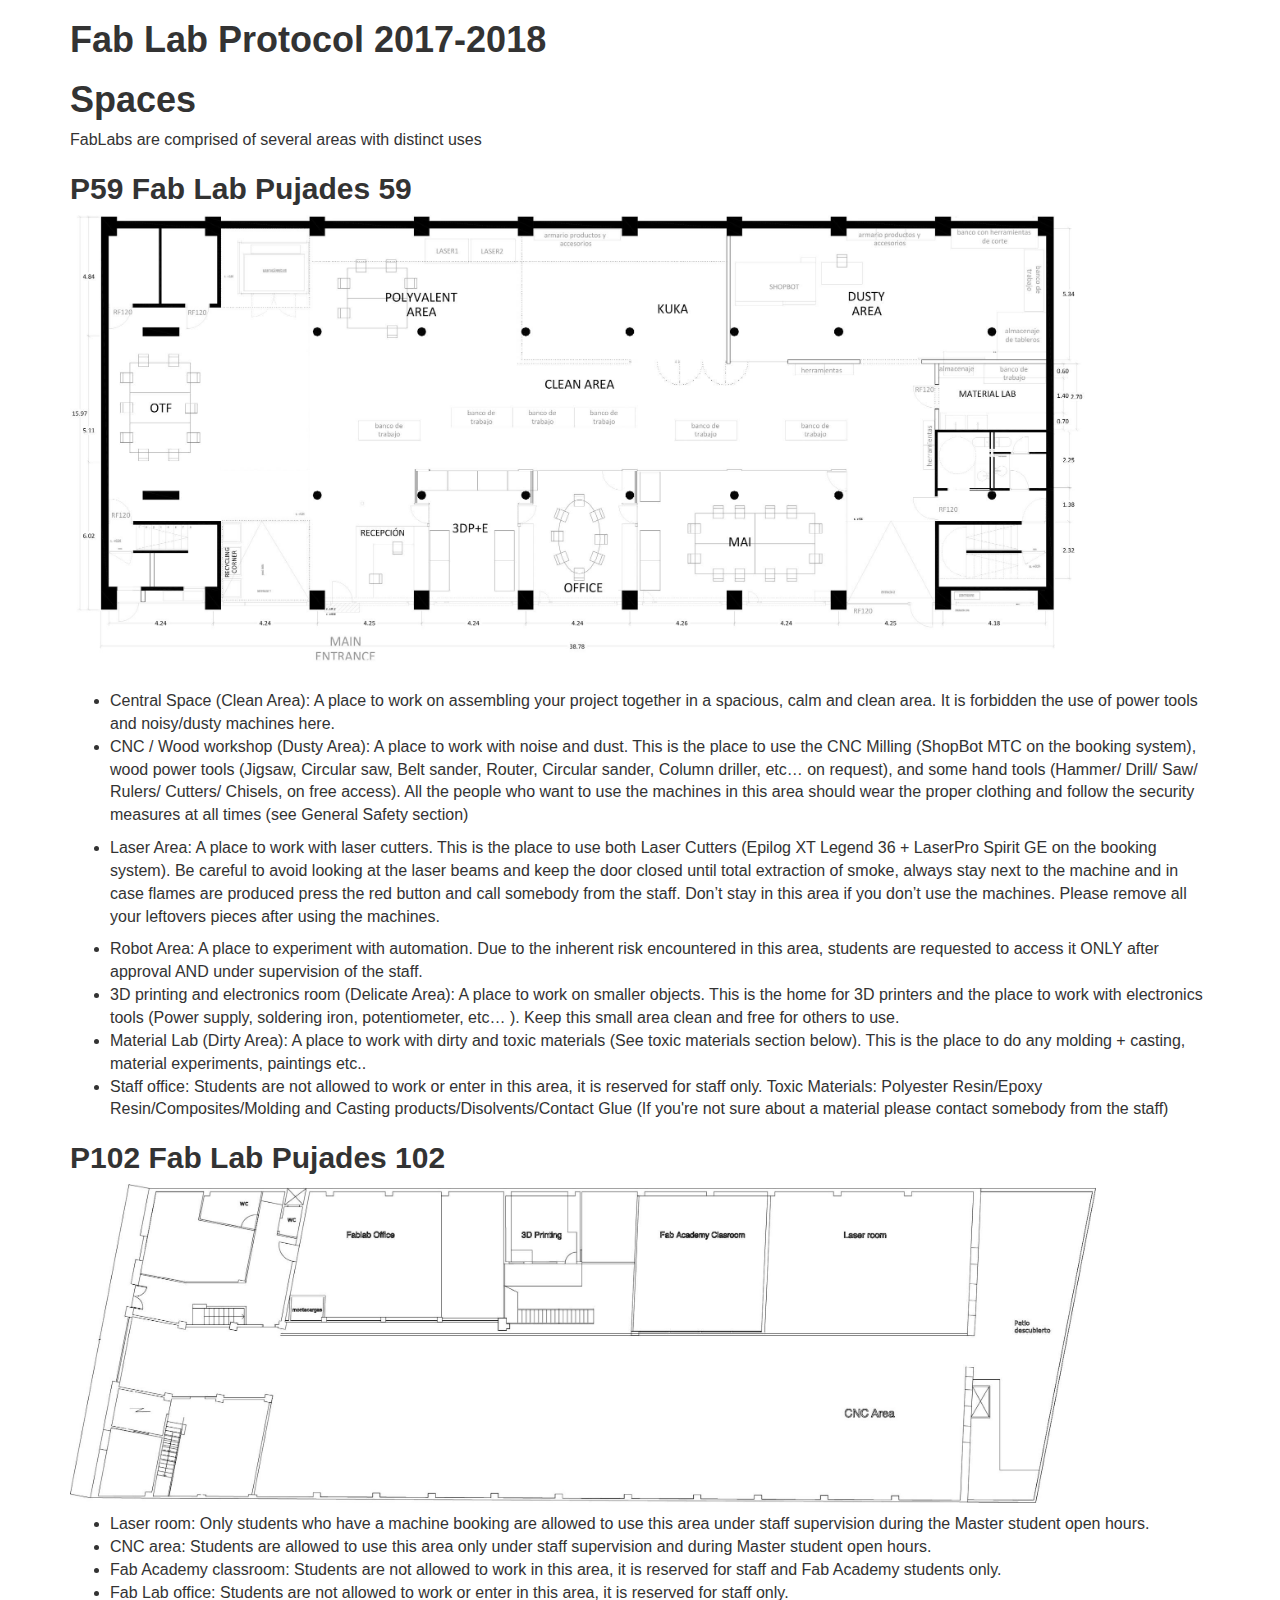
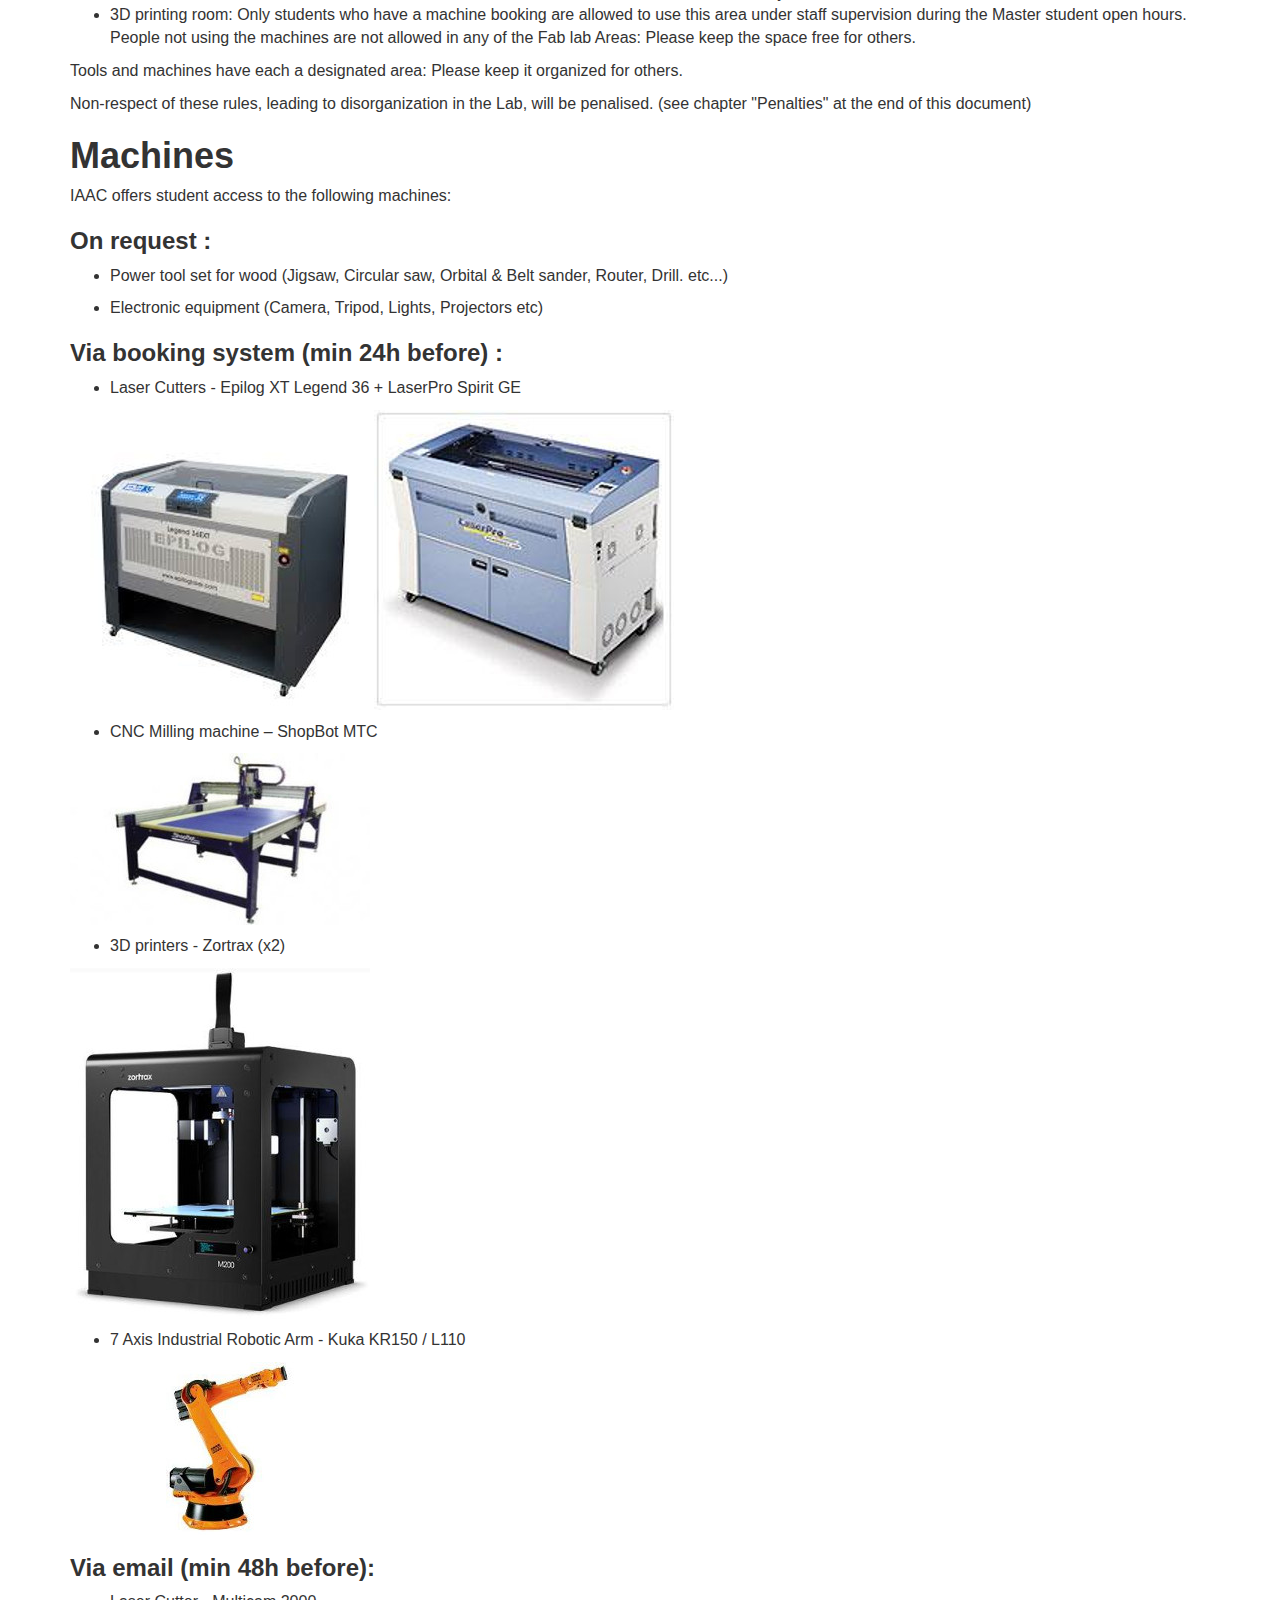
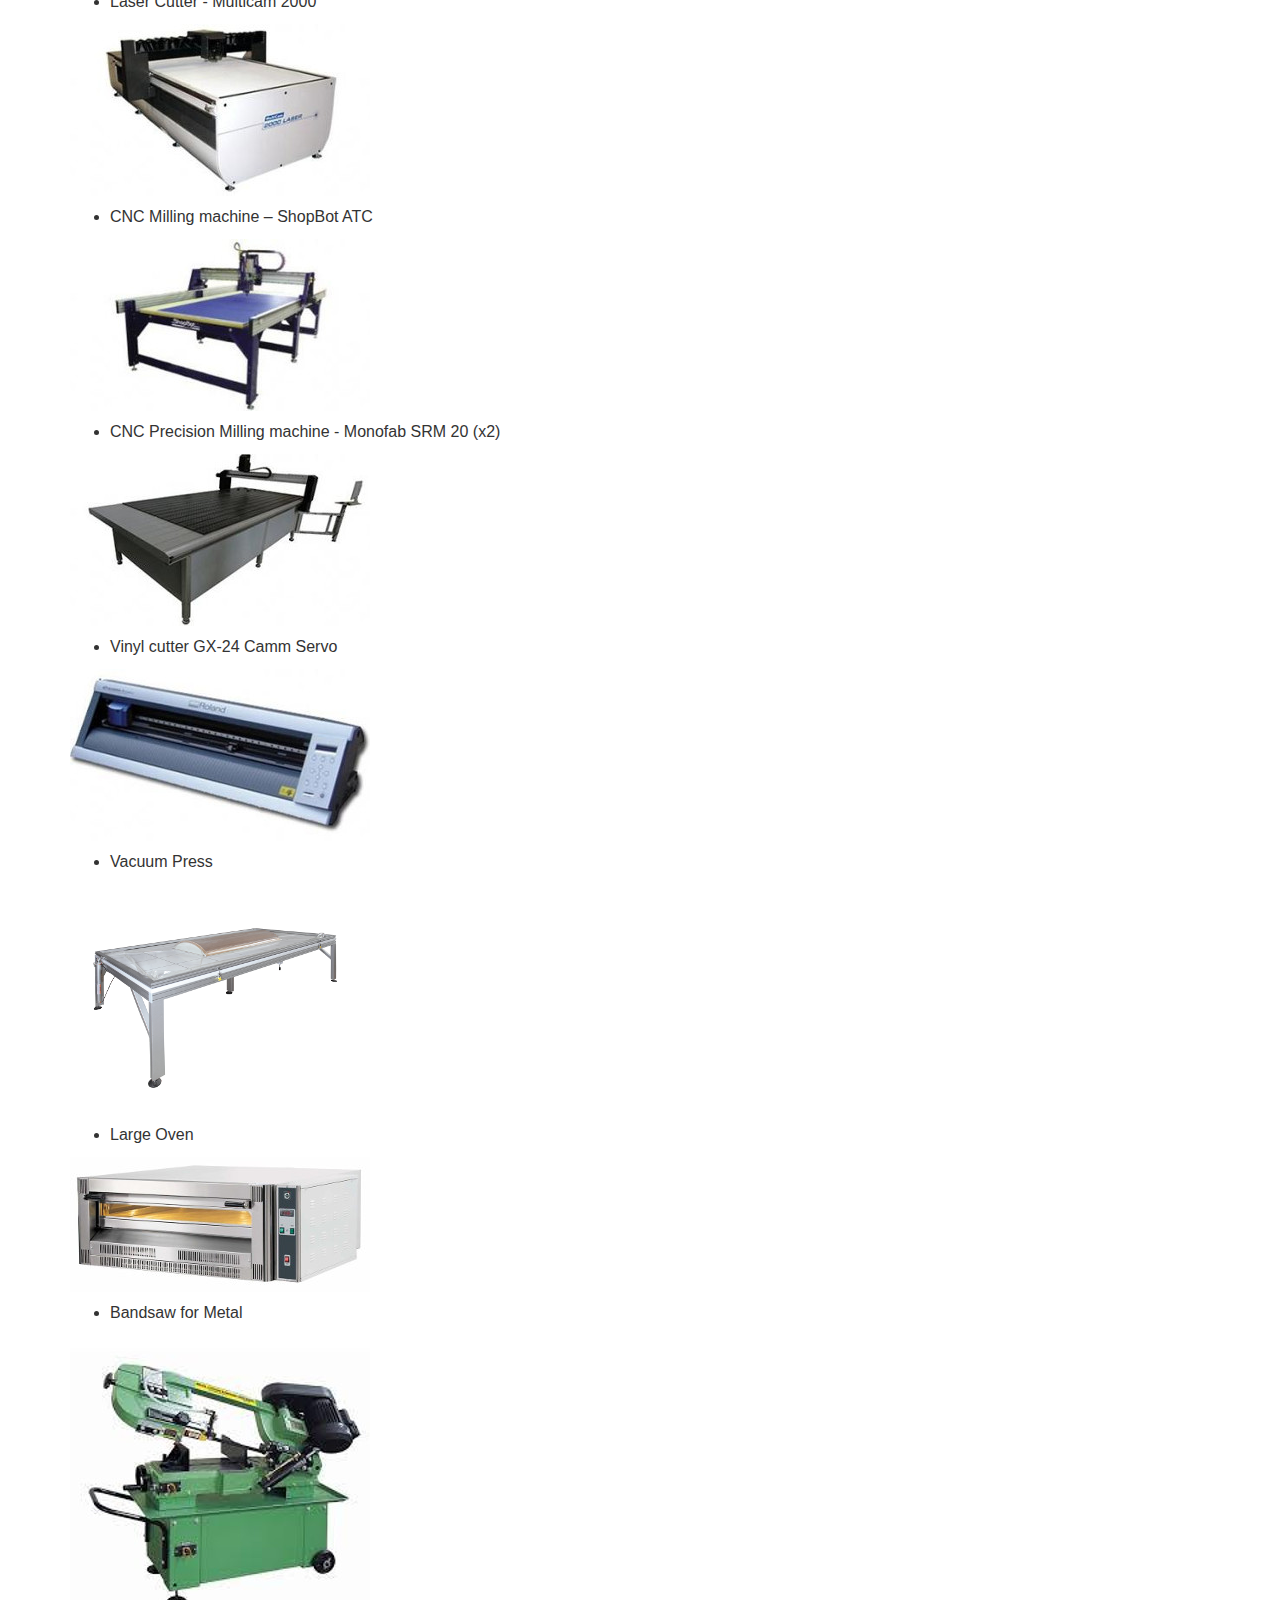
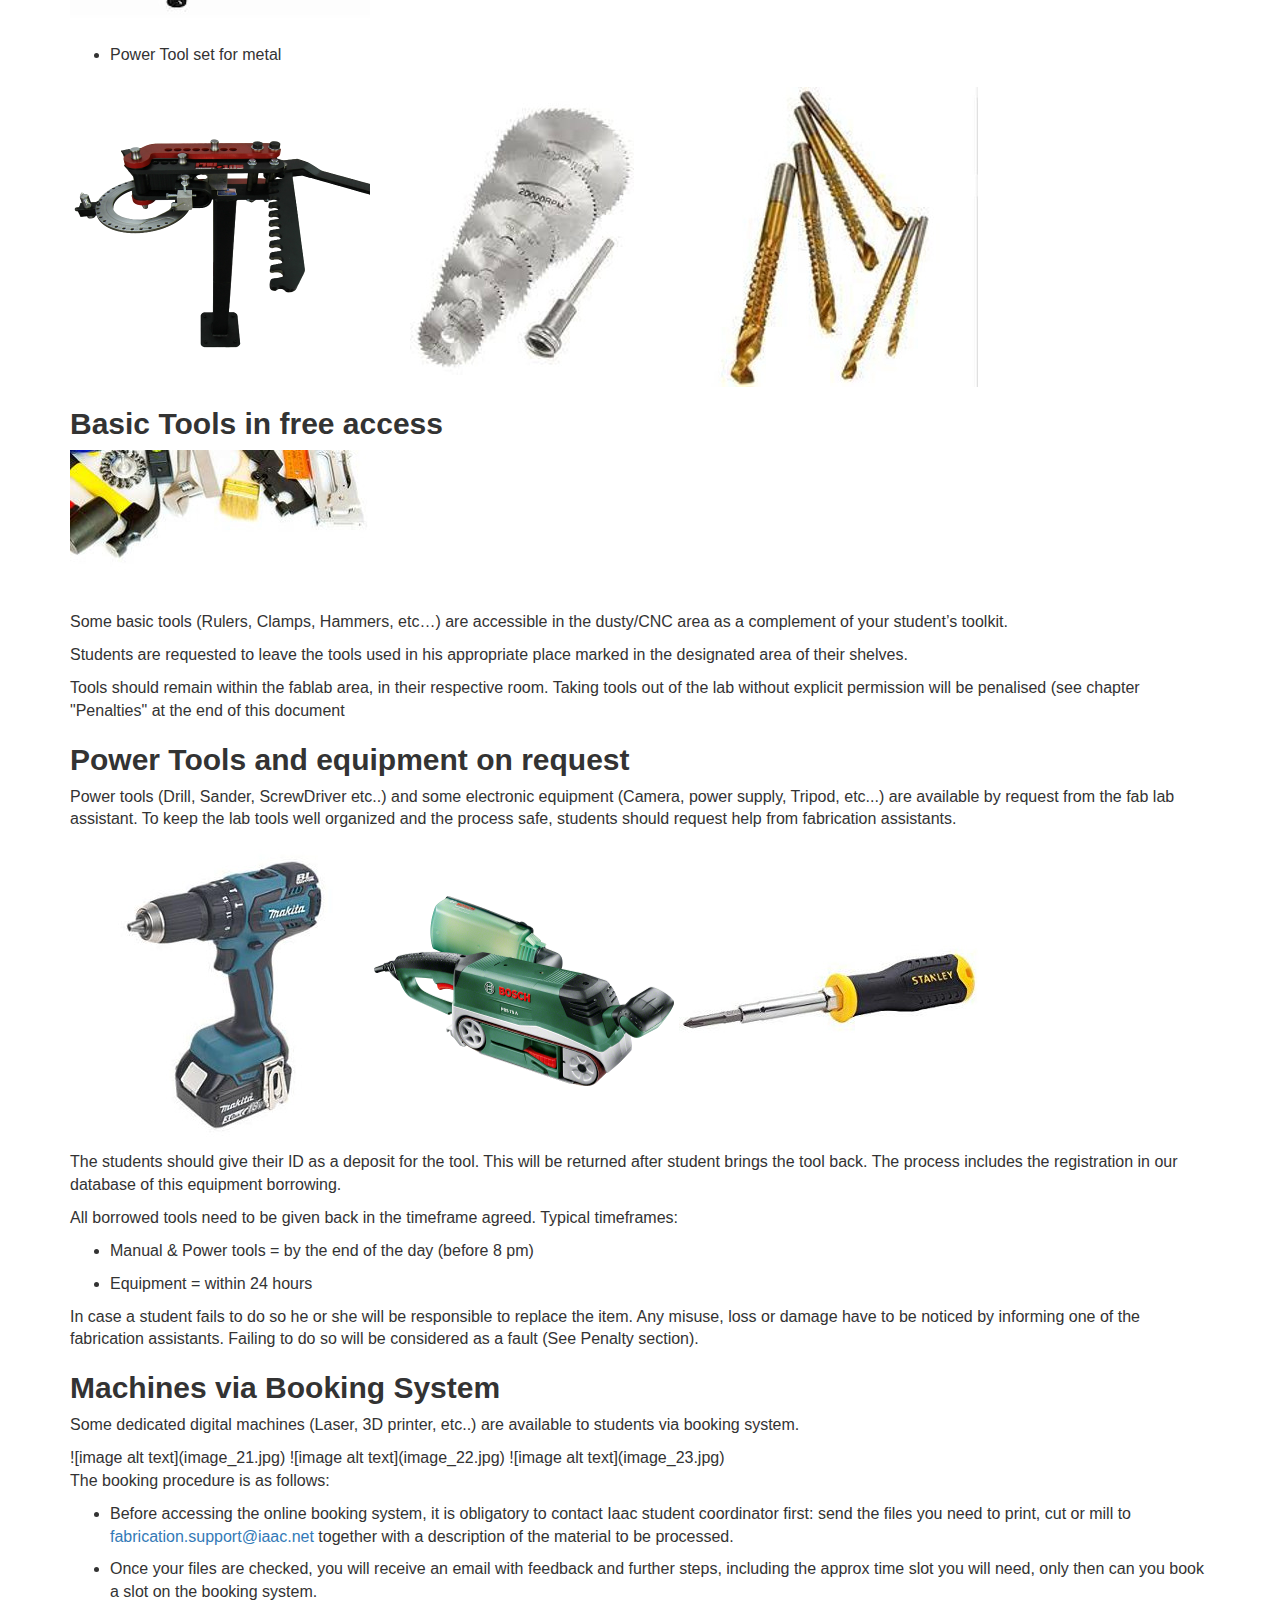
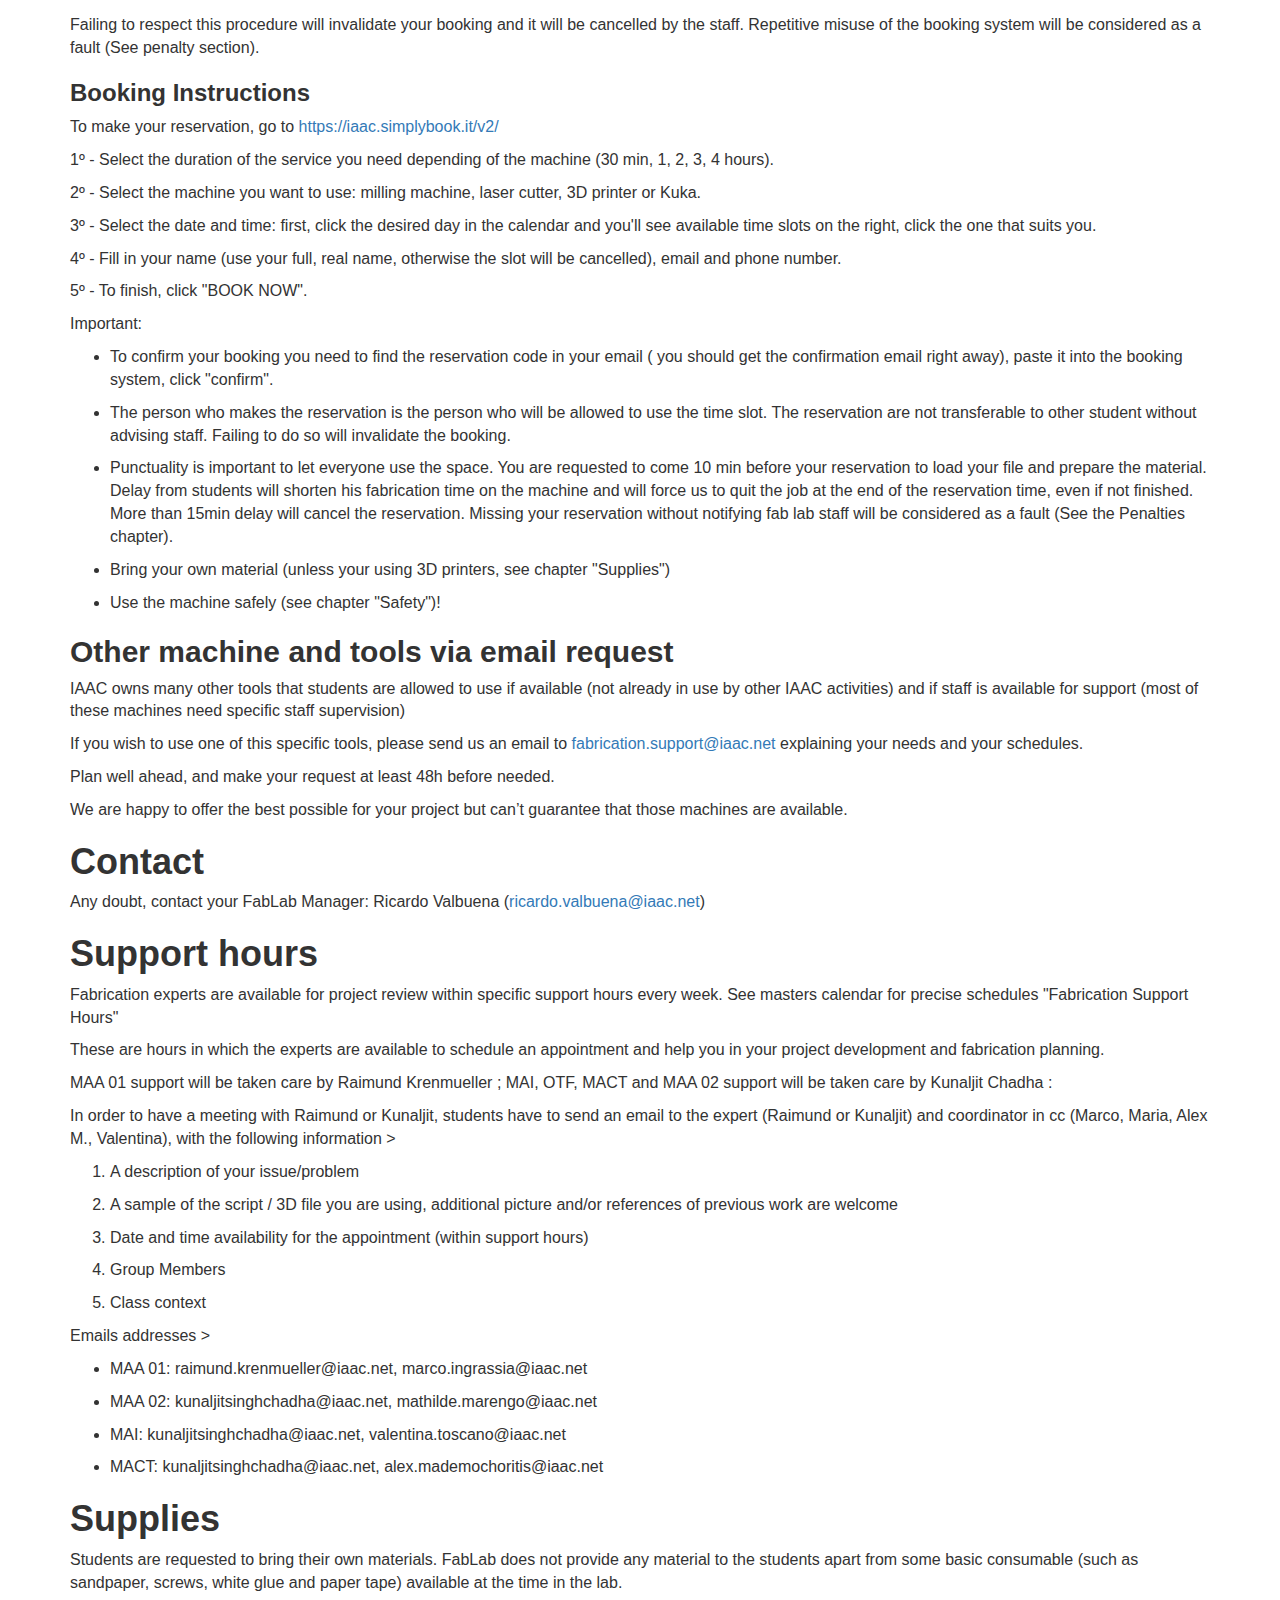
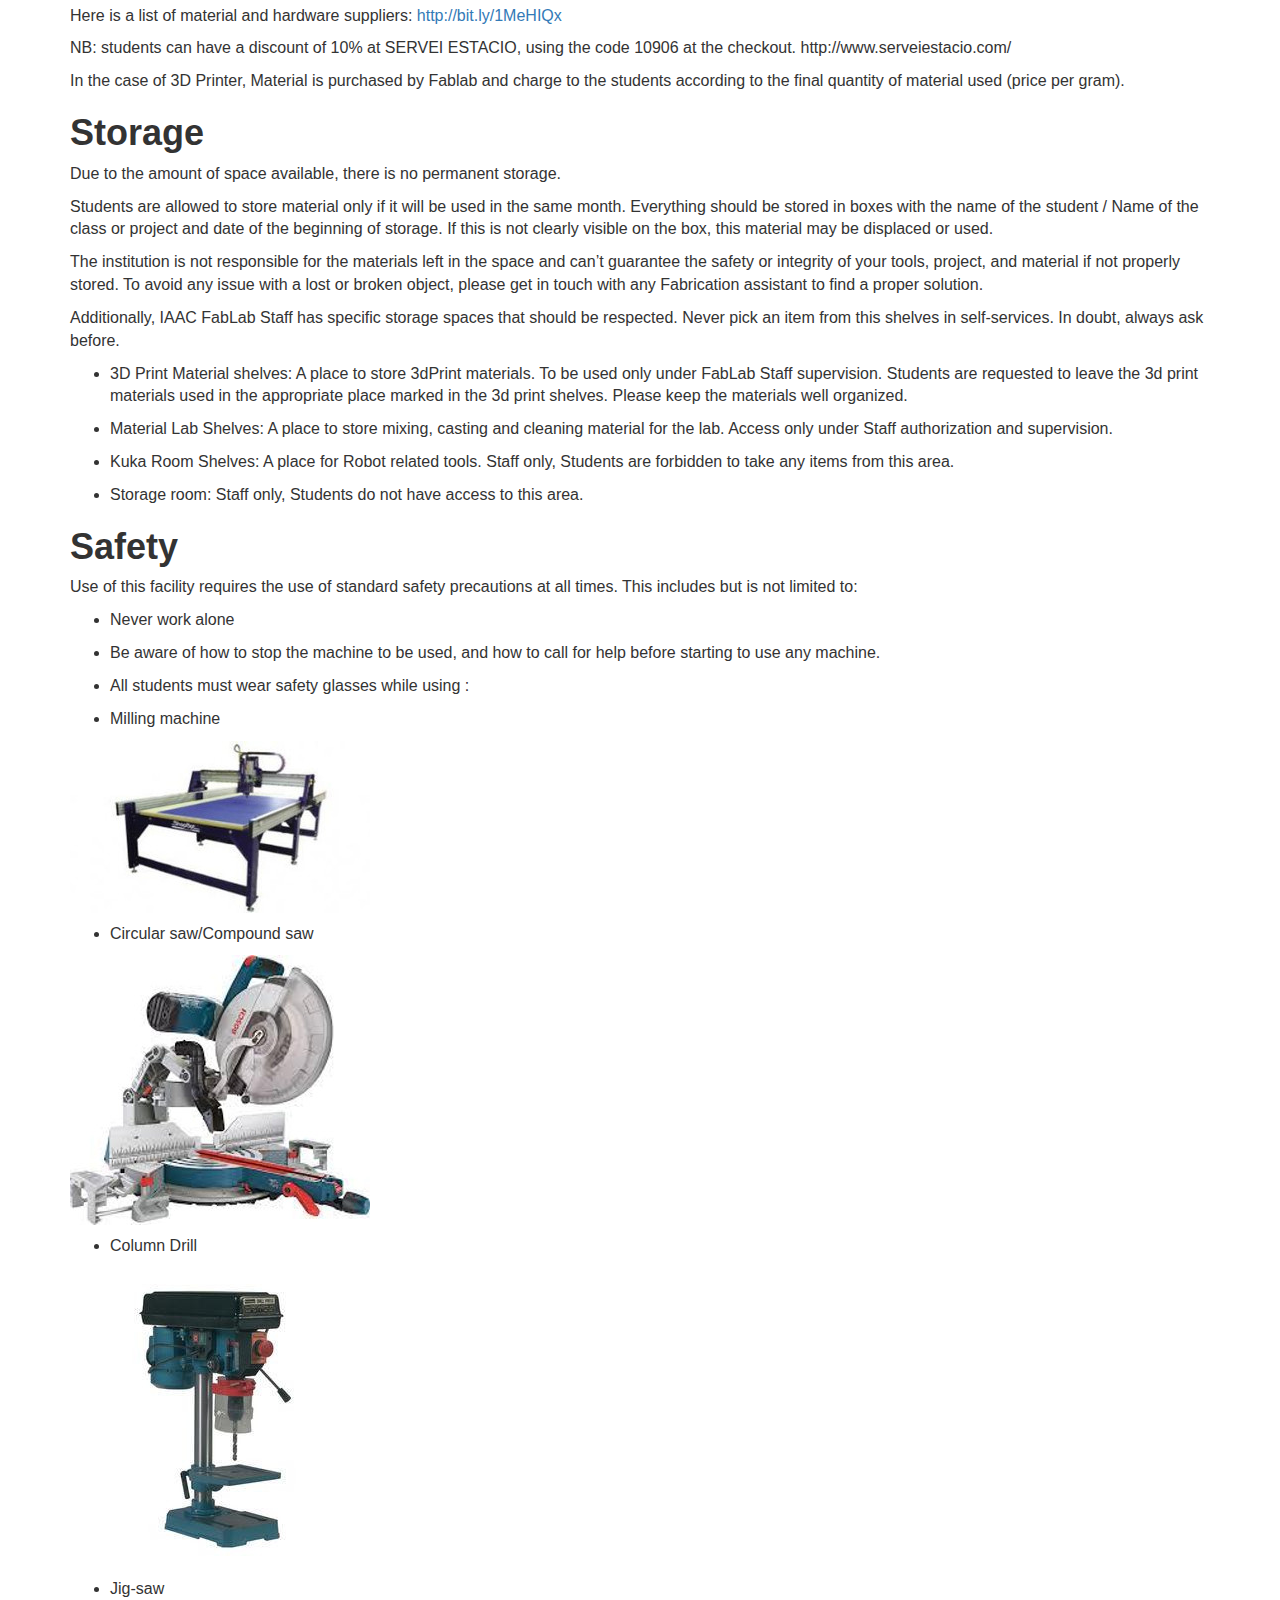
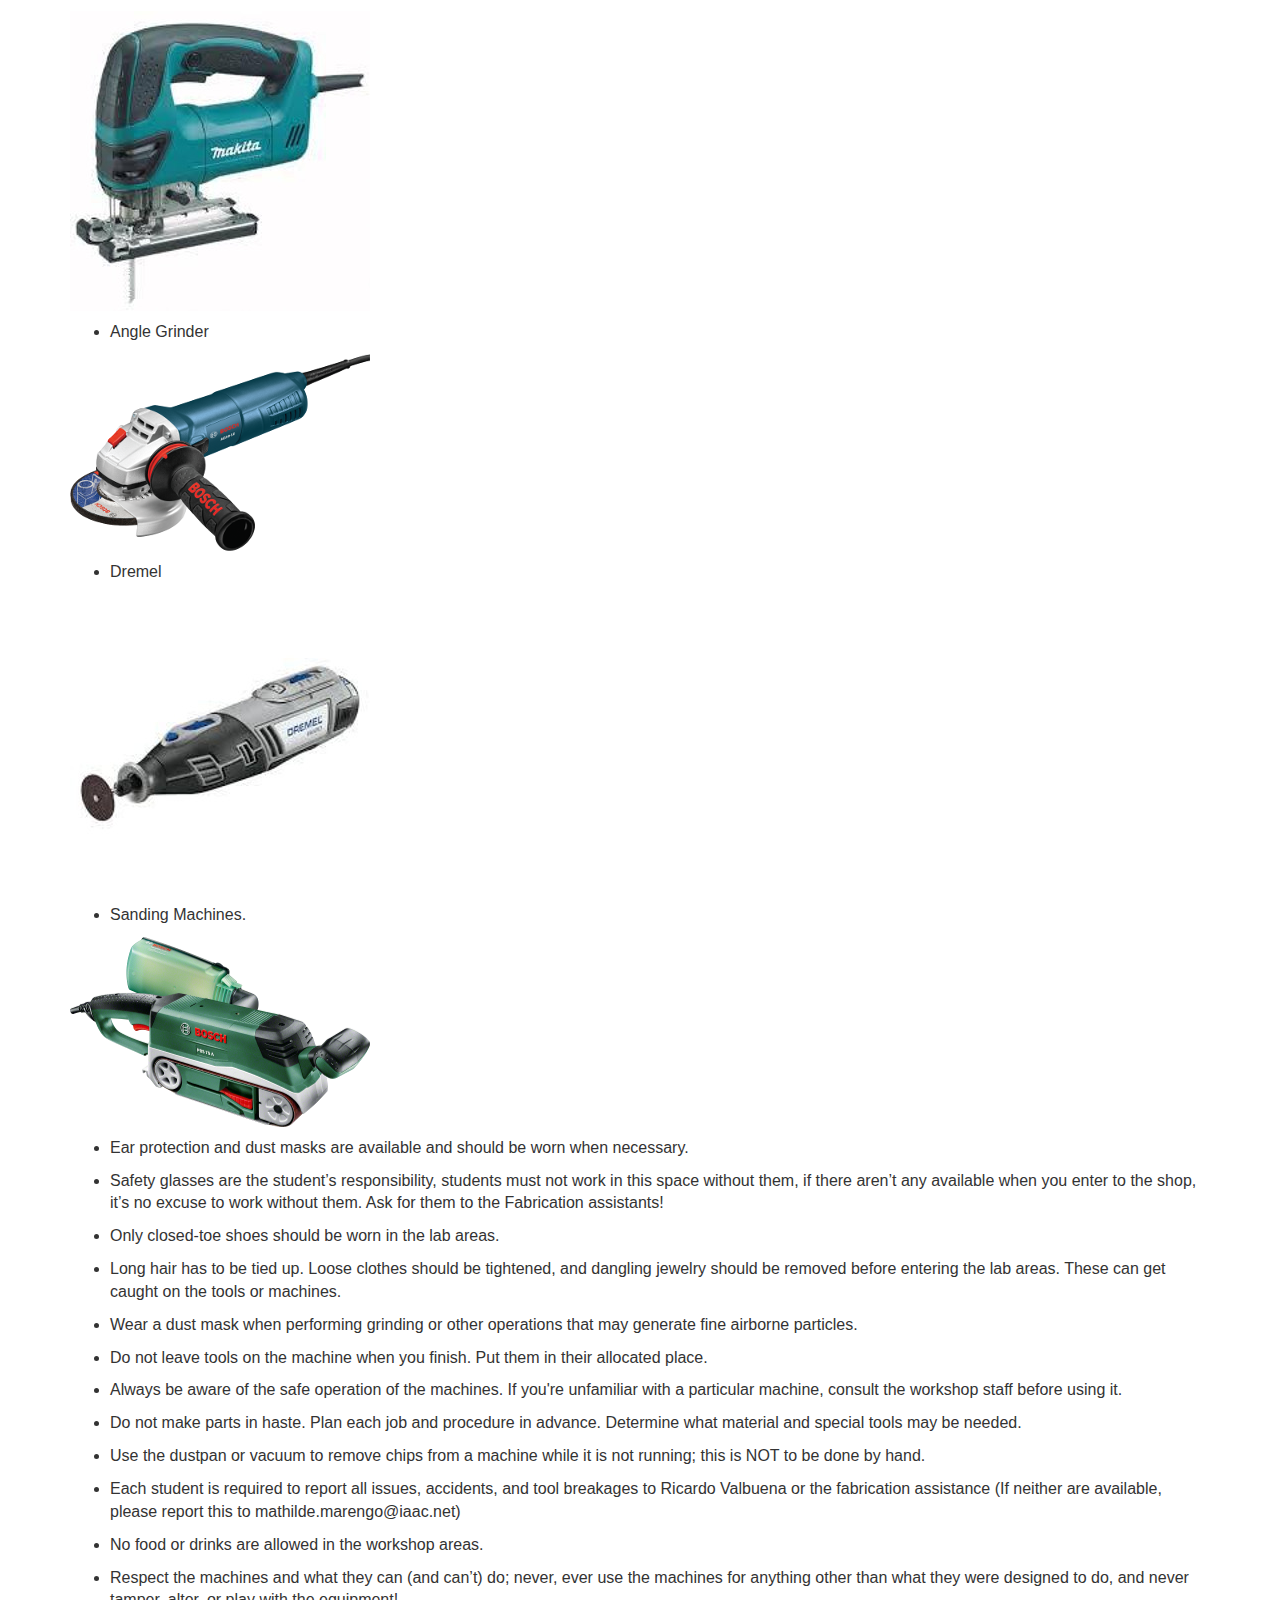
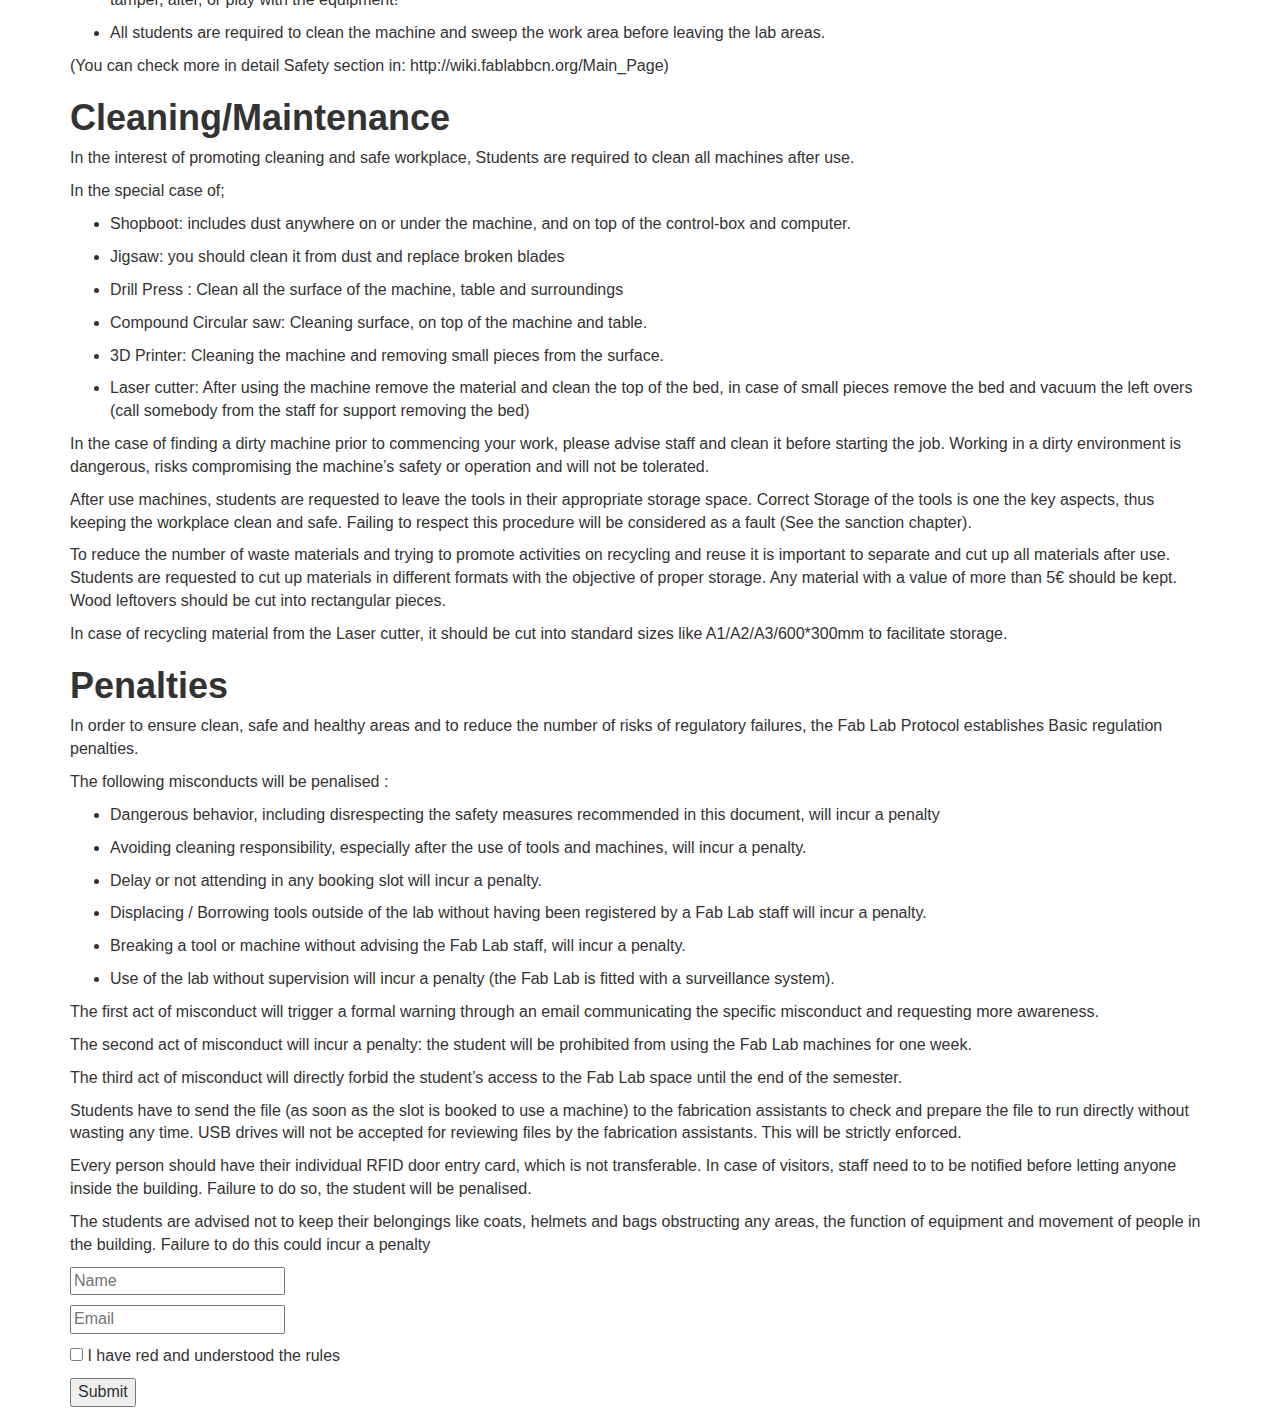
==== index.html @ 0d62a6e9 "changed title" ====
<!DOCTYPE html>
<html>
    <head>
        <title>Fab Lab Protocol 2017-2018</title>
        <meta charset="utf-8">
        <meta http-equiv="X-UA-Compatible" content="IE=edge,chrome=1">
        <meta name="description" content="Demo project">
        <meta name="viewport" content="width=device-width, initial-scale=1">
        <link rel="stylesheet" href="css/bootstrap.css">
        <style type="text/css"></style>
    </head>
<body>
    <div class="container">
<h1><p>Fab Lab Protocol 2017-2018</p></h1>
<h1>Spaces</h1>
<p>FabLabs are comprised of several areas with distinct uses</p>
<h2>P59 Fab Lab Pujades 59</h2>
<p><img width="90%" alt="image alt text" src="images/image_0.jpg" /></p>
<ul>
<li>Central Space (Clean Area): A place to work on assembling your project together in a spacious, calm and clean area. It is forbidden the use of power tools and noisy/dusty machines here. </li>
<li>
<p>CNC / Wood workshop (Dusty Area): A place to work with noise and dust. This is the place to use the CNC Milling (ShopBot MTC on the booking system), wood power tools (Jigsaw, Circular saw, Belt sander, Router, Circular sander, Column driller, etc… on request), and some hand tools (Hammer/ Drill/ Saw/ Rulers/ Cutters/ Chisels, on free access).
All the people who want to use the machines in this area should wear the proper clothing and follow the security measures at all times (see General Safety section)</p>
</li>
<li>
<p>Laser Area: A place to work with  laser cutters. This is the place to use both Laser Cutters (Epilog XT Legend 36 + LaserPro Spirit GE on the booking system). Be careful to avoid looking at the laser beams and keep the door closed until total extraction of smoke, always stay next to the machine and in case flames are produced press the red button and call somebody from the staff. Don’t stay in this area if you don’t use the machines. Please remove all your leftovers pieces after using the machines. </p>
</li>
<li>Robot Area: A place to experiment with automation. Due to the inherent risk encountered in this area, students are requested to access it ONLY after approval AND under supervision of the staff.     </li>
<li>3D printing and electronics room (Delicate Area): A place to work on smaller objects. This is the home for 3D printers and the place to work with electronics tools (Power supply, soldering iron, potentiometer, etc… ). Keep this small area clean and free for others to use. </li>
<li>Material Lab (Dirty Area): A place to work with dirty and toxic materials (See toxic materials section below). This is the place to do any molding + casting, material experiments, paintings etc.. </li>
<li>Staff office: Students are not allowed to work or enter in this area, it is reserved for staff only.
Toxic Materials: Polyester Resin/Epoxy Resin/Composites/Molding and Casting products/Disolvents/Contact Glue (If you're not sure about a material please contact somebody from the staff) </li>
</ul>
<h2>P102 Fab Lab  Pujades 102</h2>
<p><img width="90%" alt="image alt text" src="images/image_1.jpg" /></p>
<ul>
<li>Laser room: Only students who have a machine booking are allowed to use this area under staff supervision during the Master student open hours.</li>
<li>CNC area: Students are allowed to use this area only under staff supervision and during Master student open hours.</li>
<li>Fab Academy classroom: Students are not allowed to work in this area, it is reserved for staff and Fab Academy students only.</li>
<li>Fab Lab office: Students are not allowed to work or enter in this area, it is reserved for staff only.</li>
<li>3D printing room: Only students who have a machine booking are allowed to use this area under staff supervision during the Master student open hours.
People not using the machines are not allowed in any of the Fab lab Areas: Please keep the space free for others.</li>
</ul>
<p>Tools and machines have each a designated area: Please keep it organized for others. </p>
<p>Non-respect of these rules, leading to disorganization in the Lab, will be penalised. (see chapter "Penalties" at the end of this document)</p>
<h1>Machines</h1>
<p>IAAC offers student access to the following machines:</p>
<h3>On request :</h3>
<ul>
<li>
<p>Power tool set for wood (Jigsaw, Circular saw, Orbital &amp; Belt sander, Router, Drill. etc...)</p>
</li>
<li>
<p>Electronic equipment (Camera, Tripod, Lights, Projectors etc)</p>
</li>
</ul>
<h3>Via booking system (min 24h before) :</h3>
<ul>
<li>Laser Cutters - Epilog XT Legend 36 + LaserPro Spirit GE</li>
</ul>
<p><img alt="image alt text" src="images/image_2.jpg" />
<img alt="image alt text" src="images/image_3.jpg" /></p>
<ul>
<li>CNC Milling machine – ShopBot MTC</li>
</ul>
<p><img alt="image alt text" src="images/image_4.jpg" /></p>
<ul>
<li>3D printers - Zortrax (x2)</li>
</ul>
<p><img alt="image alt text" src="images/image_5.jpg" /></p>
<ul>
<li>7 Axis Industrial Robotic Arm - Kuka KR150 / L110</li>
</ul>
<p><img alt="image alt text" src="images/image_6.jpg" /></p>
<h3>Via email (min 48h before):</h3>
<ul>
<li>Laser Cutter - Multicam 2000 </li>
</ul>
<p><img alt="image alt text" src="images/image_7.jpg" /></p>
<ul>
<li>CNC Milling machine – ShopBot ATC</li>
</ul>
<p><img alt="image alt text" src="images/image_8.jpg" /></p>
<ul>
<li>CNC Precision Milling machine - Monofab SRM 20 (x2)</li>
</ul>
<p><img alt="image alt text" src="images/image_9.jpg" /></p>
<ul>
<li>Vinyl cutter GX-24 Camm Servo</li>
</ul>
<p><img alt="image alt text" src="images/image_10.jpg" /></p>
<ul>
<li>Vacuum Press </li>
</ul>
<p><img alt="image alt text" src="images/image_11.png" /></p>
<ul>
<li>Large Oven </li>
</ul>
<p><img alt="image alt text" src="images/image_12.jpg" /></p>
<ul>
<li>Bandsaw for Metal </li>
</ul>
<p><img alt="image alt text" src="images/image_13.jpg" /></p>
<ul>
<li>Power Tool set for metal</li>
</ul>
<h2><img alt="image alt text" src="images/image_14.png" /> <img alt="image alt text" src="images/image_15.jpg" /><img alt="image alt text" src="images/image_16.jpg" /></h2>
<h2>Basic Tools in free access</h2>
<img alt="image alt text" src="images/image_17.jpg" />
<p>Some basic tools (Rulers, Clamps, Hammers, etc…) are accessible in the dusty/CNC area as a complement of your student’s toolkit.</p>
<p>Students are requested to leave the tools used in his appropriate place marked in the designated area of their shelves.</p>
<p>Tools should remain within the fablab area, in their respective room. Taking tools out of the lab without explicit permission will be penalised (see chapter "Penalties" at the end of this document</p>
<h2>Power Tools and equipment on request</h2>
<p>Power tools (Drill, Sander, ScrewDriver etc..) and some electronic equipment (Camera, power supply, Tripod, etc...) are available by request from the fab lab assistant. To keep the lab tools well organized and the process safe, students should request help from fabrication assistants. </p>
<p><img alt="image alt text" src="images/image_18.jpg" />  <img alt="image alt text" src="images/image_19.png" />     <img alt="image alt text" src="images/image_20.jpg" /></p>
<p>The students should give their ID as a deposit for the tool. This will be returned after student brings the tool back. The process includes the registration in our database of this equipment borrowing. </p>
<p>All borrowed tools need to be given back in the timeframe agreed. Typical timeframes:</p>
<ul>
<li>
<p>Manual &amp; Power tools  = by the end of the day (before 8 pm)</p>
</li>
<li>
<p>Equipment         = within 24 hours</p>
</li>
</ul>
<p>In case a student fails to do so he or she will be responsible to replace the item. Any misuse, loss or damage have to be noticed by informing one of the fabrication assistants. Failing to do so will be considered as a fault (See Penalty section).</p>
<h2>Machines via Booking System</h2>
<p>Some dedicated digital machines (Laser, 3D printer, etc..)  are available to students via booking system.  </p>
   ![image alt text](image_21.jpg)               ![image alt text](image_22.jpg)    ![image alt text](image_23.jpg)

<p>The booking procedure is as follows:</p>
<ul>
<li>
<p>Before accessing the online booking system, it is obligatory to contact Iaac student coordinator first: send the files you need to print, cut or mill to <a href="mailto:fabrication.support@iaac.net">fabrication.support@iaac.net</a>  together with a description of the material to be processed.</p>
</li>
<li>
<p>Once your files are checked, you will receive an email with feedback and further steps, including the approx time slot you will need, only then can you book a slot on the booking system.</p>
</li>
</ul>
<p>Failing to respect this procedure will invalidate your booking and it will be cancelled by the staff. Repetitive misuse of the booking system will be considered as a fault (See penalty section).</p>
<h3>Booking Instructions</h3>
<p>To make your reservation, go to <a href="https://iaac.simplybook.it/v2/">https://iaac.simplybook.it/v2/</a></p>
<p>1º  - Select the duration of the service you need depending of the machine (30 min, 1, 2, 3, 4 hours).</p>
<p>2º  - Select the machine you want to use: milling machine, laser cutter, 3D printer or Kuka.</p>
<p>3º  - Select the date and time: first, click the desired day in the calendar and you'll see available time slots on the right, click the one that suits you.</p>
<p>4º  - Fill in your name (use your full, real name, otherwise the slot will be cancelled), email and phone number.</p>
<p>5º  - To finish, click "BOOK NOW".</p>
<p>Important:</p>
<ul>
<li>
<p>To confirm your booking you need to find the reservation code in your email ( you should get the confirmation email right away), paste it into the booking system, click "confirm".</p>
</li>
<li>
<p>The person who makes the reservation is the person who will be allowed to use the time slot. The reservation are not transferable to other student without advising staff. Failing to do so will invalidate the booking. </p>
</li>
<li>
<p>Punctuality is important to let everyone use the space. You are requested to come 10 min before your reservation to load your file and prepare the material. Delay from students will shorten his fabrication time on the machine and will force us to quit the job at the end of the reservation time, even if not finished. More than 15min delay will cancel the reservation. Missing your reservation without notifying  fab lab staff will be considered as a fault (See the Penalties chapter).</p>
</li>
<li>
<p>Bring your own material (unless your using 3D printers, see chapter "Supplies") </p>
</li>
<li>
<p>Use the machine safely (see chapter "Safety")!</p>
</li>
</ul>
<h2>Other machine and tools via email request</h2>
<p>IAAC owns many other tools that students are allowed to use if available (not already in use by other IAAC activities) and if staff is available for support (most of these machines need specific staff supervision)</p>
<p>If you wish to use one of this specific tools, please send us an email to <a href="mailto:fabrication.support@iaac.net">fabrication.support@iaac.net</a> explaining your needs and your schedules. </p>
<p>Plan well ahead, and make your request at least 48h before needed.</p>
<p>We are happy to offer the best possible for your project but can’t guarantee that those machines are available. </p>
<h1>Contact</h1>
<p>Any doubt, contact your FabLab Manager: Ricardo Valbuena (<a href="mailto:ricardo.valbuena@iaac.net">ricardo.valbuena@iaac.net</a>)</p>
<h1>Support hours</h1>
<p>Fabrication experts are available for project review within specific support hours every week. See masters calendar for precise schedules "Fabrication Support Hours"   </p>
<p>These are hours in which the experts are available to schedule an appointment and help you in your project development and fabrication planning. </p>
<p>MAA 01 support will be taken care by Raimund Krenmueller ;  MAI, OTF, MACT and MAA 02 support will be taken care by Kunaljit Chadha : </p>
<p>In order to have a meeting with Raimund or Kunaljit, students have to send an email to the expert (Raimund or Kunaljit) and coordinator in cc (Marco, Maria, Alex M., Valentina), with the following information &gt;</p>
<ol>
<li>
<p>A description of your issue/problem</p>
</li>
<li>
<p>A sample of the script / 3D file you are using, additional picture and/or references of previous work are welcome</p>
</li>
<li>
<p>Date and time availability for the appointment (within support hours)</p>
</li>
<li>
<p>Group Members</p>
</li>
<li>
<p>Class context </p>
</li>
</ol>
<p>Emails addresses &gt;</p>
<ul>
<li>
<p>MAA 01:   raimund.krenmueller@iaac.net, marco.ingrassia@iaac.net</p>
</li>
<li>
<p>MAA 02:   kunaljitsinghchadha@iaac.net, mathilde.marengo@iaac.net</p>
</li>
<li>
<p>MAI:      kunaljitsinghchadha@iaac.net, valentina.toscano@iaac.net</p>
</li>
<li>
<p>MACT:     kunaljitsinghchadha@iaac.net, alex.mademochoritis@iaac.net</p>
</li>
</ul>
<h1>Supplies</h1>
<p>Students are requested to bring their own materials. FabLab does not provide any material to the students apart from some basic consumable (such as sandpaper, screws, white glue and paper tape) available at the time in the lab.</p>
<p>Here is a list of material and hardware suppliers: <a href="http://bit.ly/1MeHIQx">http://bit.ly/1MeHIQx</a></p>
<p>NB: students can have a discount of 10% at SERVEI ESTACIO, using the code 10906 at the checkout. http://www.serveiestacio.com/   </p>
<p>In the case of 3D Printer, Material is purchased by Fablab and charge to the students according to the final quantity of material used (price per gram). </p>
<h1>Storage</h1>
<p>Due to the amount of space available, there is no permanent storage.</p>
<p>Students are allowed to store material only if it will be used in the same month. Everything should be stored in boxes with the name of the student / Name of the class or project and date of the beginning of storage. If this is not clearly visible on the box, this material may be displaced or used.</p>
<p>The institution is not responsible for the materials left in the space and can’t guarantee the safety or integrity of your tools, project, and material if not properly stored. To avoid any issue with a lost or broken object, please get in touch with any Fabrication assistant to find a proper solution. </p>
<p>Additionally, IAAC FabLab Staff has specific storage spaces that should be respected. Never pick an item from this shelves in self-services.  In doubt, always ask before.  </p>
<ul>
<li>
<p>3D Print Material shelves: A place to store 3dPrint materials. To be used only under FabLab Staff supervision. Students are requested to leave the 3d print materials used in the appropriate place marked in the 3d print shelves. Please keep the materials well organized.</p>
</li>
<li>
<p>Material Lab Shelves: A place to store mixing, casting and cleaning material for the lab. Access only under Staff authorization and supervision.</p>
</li>
<li>
<p>Kuka Room Shelves: A place for Robot related tools. Staff only, Students are forbidden to take any items from this area.</p>
</li>
<li>
<p>Storage room:  Staff only, Students do not have access to this area. </p>
</li>
</ul>
<h1>Safety</h1>
<p>Use of this facility requires the use of standard safety precautions at all times. This includes but is not limited to:</p>
<ul>
<li>
<p>Never work alone</p>
</li>
<li>
<p>Be aware of how to stop the machine to be used, and how to call for help before starting to use any machine.</p>
</li>
<li>
<p>All students must wear safety glasses while using :</p>
</li>
<li>
<p>Milling machine</p>
</li>
</ul>
<p><img alt="image alt text" src="images/image_24.jpg" /></p>
<ul>
<li>Circular saw/Compound saw</li>
</ul>
<p><img alt="image alt text" src="images/image_25.jpg" /></p>
<ul>
<li>Column Drill</li>
</ul>
<p><img alt="image alt text" src="images/image_26.jpg" /></p>
<ul>
<li>Jig-saw</li>
</ul>
<p><img alt="image alt text" src="images/image_27.jpg" /></p>
<ul>
<li>Angle Grinder</li>
</ul>
<p><img alt="image alt text" src="images/image_28.png" /></p>
<ul>
<li>Dremel</li>
</ul>
<p><img alt="image alt text" src="images/image_29.jpg" /></p>
<ul>
<li>Sanding Machines.</li>
</ul>
<p><img alt="image alt text" src="images/image_30.png" /></p>
<ul>
<li>
<p>Ear protection and dust masks are available and should be worn when necessary.</p>
</li>
<li>
<p>Safety glasses are the student’s responsibility, students must not work in this space without them, if there aren’t any available when you enter to the shop, it’s no excuse to work without them. Ask for them to the Fabrication assistants!</p>
</li>
<li>
<p>Only closed-toe shoes should be worn in the lab areas.</p>
</li>
<li>
<p>Long hair has to be tied up. Loose clothes should be tightened, and dangling jewelry should be removed before entering the lab areas. These can get caught on the tools or machines.</p>
</li>
<li>
<p>Wear a dust mask when performing grinding or other operations that may generate fine airborne particles.</p>
</li>
<li>
<p>Do not leave tools on the machine when you finish. Put them in their allocated place.</p>
</li>
<li>
<p>Always be aware of the safe operation of the machines. If you're unfamiliar with a particular machine, consult the workshop staff before using it.</p>
</li>
<li>
<p>Do not make parts in haste. Plan each job and procedure in advance. Determine what material and special tools may be needed.</p>
</li>
<li>
<p>Use the dustpan or vacuum to remove chips from a machine while it is not running; this is NOT to be done by hand.</p>
</li>
<li>
<p>Each student is required to report all issues, accidents, and tool breakages to Ricardo Valbuena or the fabrication assistance (If neither are available, please report this to mathilde.marengo@iaac.net)</p>
</li>
<li>
<p>No food or drinks are allowed in the workshop areas.</p>
</li>
<li>
<p>Respect the machines and what they can (and can’t) do; never, ever use the machines for anything other than what they were designed to do, and never tamper, alter, or play with the equipment!</p>
</li>
<li>
<p>All students are required to clean the machine and sweep the work area before leaving the lab areas.</p>
</li>
</ul>
<p>(You can check more in detail Safety section in: http://wiki.fablabbcn.org/Main_Page)</p>
<h1>Cleaning/Maintenance</h1>
<p>In the interest of promoting cleaning and safe workplace, Students are required to clean all machines after use. </p>
<p>In the special case of;</p>
<ul>
<li>
<p>Shopboot:  includes dust anywhere on or under the machine, and on top of the control-box and computer. </p>
</li>
<li>
<p>Jigsaw: you should clean it from dust and replace broken blades</p>
</li>
<li>
<p>Drill Press : Clean all the surface of the machine, table  and surroundings</p>
</li>
<li>
<p>Compound Circular saw: Cleaning surface, on top of the machine and table.</p>
</li>
<li>
<p>3D Printer: Cleaning the machine and removing small pieces from the surface.</p>
</li>
<li>
<p>Laser cutter: After using the machine remove the material and clean the top of the bed, in case of small pieces remove the bed and vacuum the left overs (call somebody from the staff for support removing the bed)</p>
</li>
</ul>
<p>In the case of finding a dirty machine prior to commencing your work, please advise staff and clean it before starting the job. Working in a dirty environment is dangerous, risks compromising the machine’s safety or operation and will not be tolerated.</p>
<p>After use machines, students are requested to leave the tools in their appropriate storage space. Correct Storage of the tools is one the key aspects, thus keeping the workplace clean and safe. Failing to respect this procedure will be considered as a fault (See the sanction chapter).</p>
<p>To reduce the number of waste materials and trying to promote activities on recycling and reuse it is important to separate and cut up all materials after use. Students are requested to cut up materials in different formats with the objective of proper storage. Any material with a value of more than 5€ should be kept. Wood leftovers should be cut into rectangular pieces.</p>
<p>In case of recycling material from the Laser cutter, it should be cut into standard sizes like A1/A2/A3/600*300mm  to facilitate storage.</p>
<h1>Penalties</h1>
<p>In order to ensure  clean, safe and healthy areas and to reduce the number of risks of regulatory failures, the Fab Lab Protocol establishes Basic regulation penalties.</p>
<p>The following misconducts will be penalised :</p>
<ul>
<li>
<p>Dangerous behavior, including disrespecting the safety measures recommended in this document, will incur a penalty</p>
</li>
<li>
<p>Avoiding cleaning responsibility, especially after the use of tools and machines, will incur a penalty. </p>
</li>
<li>
<p>Delay or not attending in any booking slot will incur a penalty. </p>
</li>
<li>
<p>Displacing / Borrowing tools outside of the lab without having been registered by a  Fab Lab staff will incur a penalty.</p>
</li>
<li>
<p>Breaking a tool or machine without advising the Fab Lab staff, will incur a penalty.</p>
</li>
<li>
<p>Use of the lab without supervision will incur a penalty (the Fab Lab is fitted with a surveillance system).</p>
</li>
</ul>
<p>The first act of misconduct will trigger a formal warning through an  email communicating the specific misconduct and requesting more awareness. </p>
<p>The second act of misconduct will incur a penalty: the student will be prohibited  from using the Fab Lab machines for one week.</p>
<p>The third act of misconduct will directly forbid the student’s access to  the Fab Lab space until the end of the semester. </p>
<p>Students have to send the file (as soon as the slot is booked to use a machine) to the fabrication assistants to check and prepare the file to run directly without wasting any time. USB drives will not be accepted for reviewing  files by the fabrication assistants. This will be strictly enforced.</p>
<p>Every person should have their individual RFID door entry card, which is not transferable. In case of visitors, staff need to to be notified before letting anyone inside the building. Failure to do so, the student will be penalised.</p>
<p>The students are advised not to keep their belongings like coats, helmets and bags obstructing any areas, the function of equipment and movement of people in the building. Failure to do this could incur a penalty</p>

    <script type="text/javascript">var submitted=false;</script>
    <iframe name="hidden_iframe" id="hidden_iframe" style="display:none;"     
    onload="if(submitted) {window.location='confirmation.htm';}"></iframe>
    
    <form action="https://docs.google.com/forms/d/e/1FAIpQLSfafs_4JOvDZ4ZsUqjHRq9DMVL8qIa9MuFaMqL5ziOuAEyFvg/formResponse" method="post" target="hidden_iframe" 
        onsubmit="submitted=true;">
    
        <div class="content">
            <p><input name="entry.1141001517" type="text" class="input username" placeholder="Name" /></p>
            <div class="user-icon"></div>
            <p><input name="entry.204365779" type="email" class="input username" placeholder="Email" /></p>
            <p style="font-size: 16px;"><input name="entry.2125231287_sentinel" type="checkbox" class="" placeholder="" /> 
             I have red and understood the rules</p>
            <div class="pass-icon"></div>       
            <p><input type="submit" name="submit" value="Submit" class="register" /></p>
        </div>

    </form>
</div>
</body>
</html>
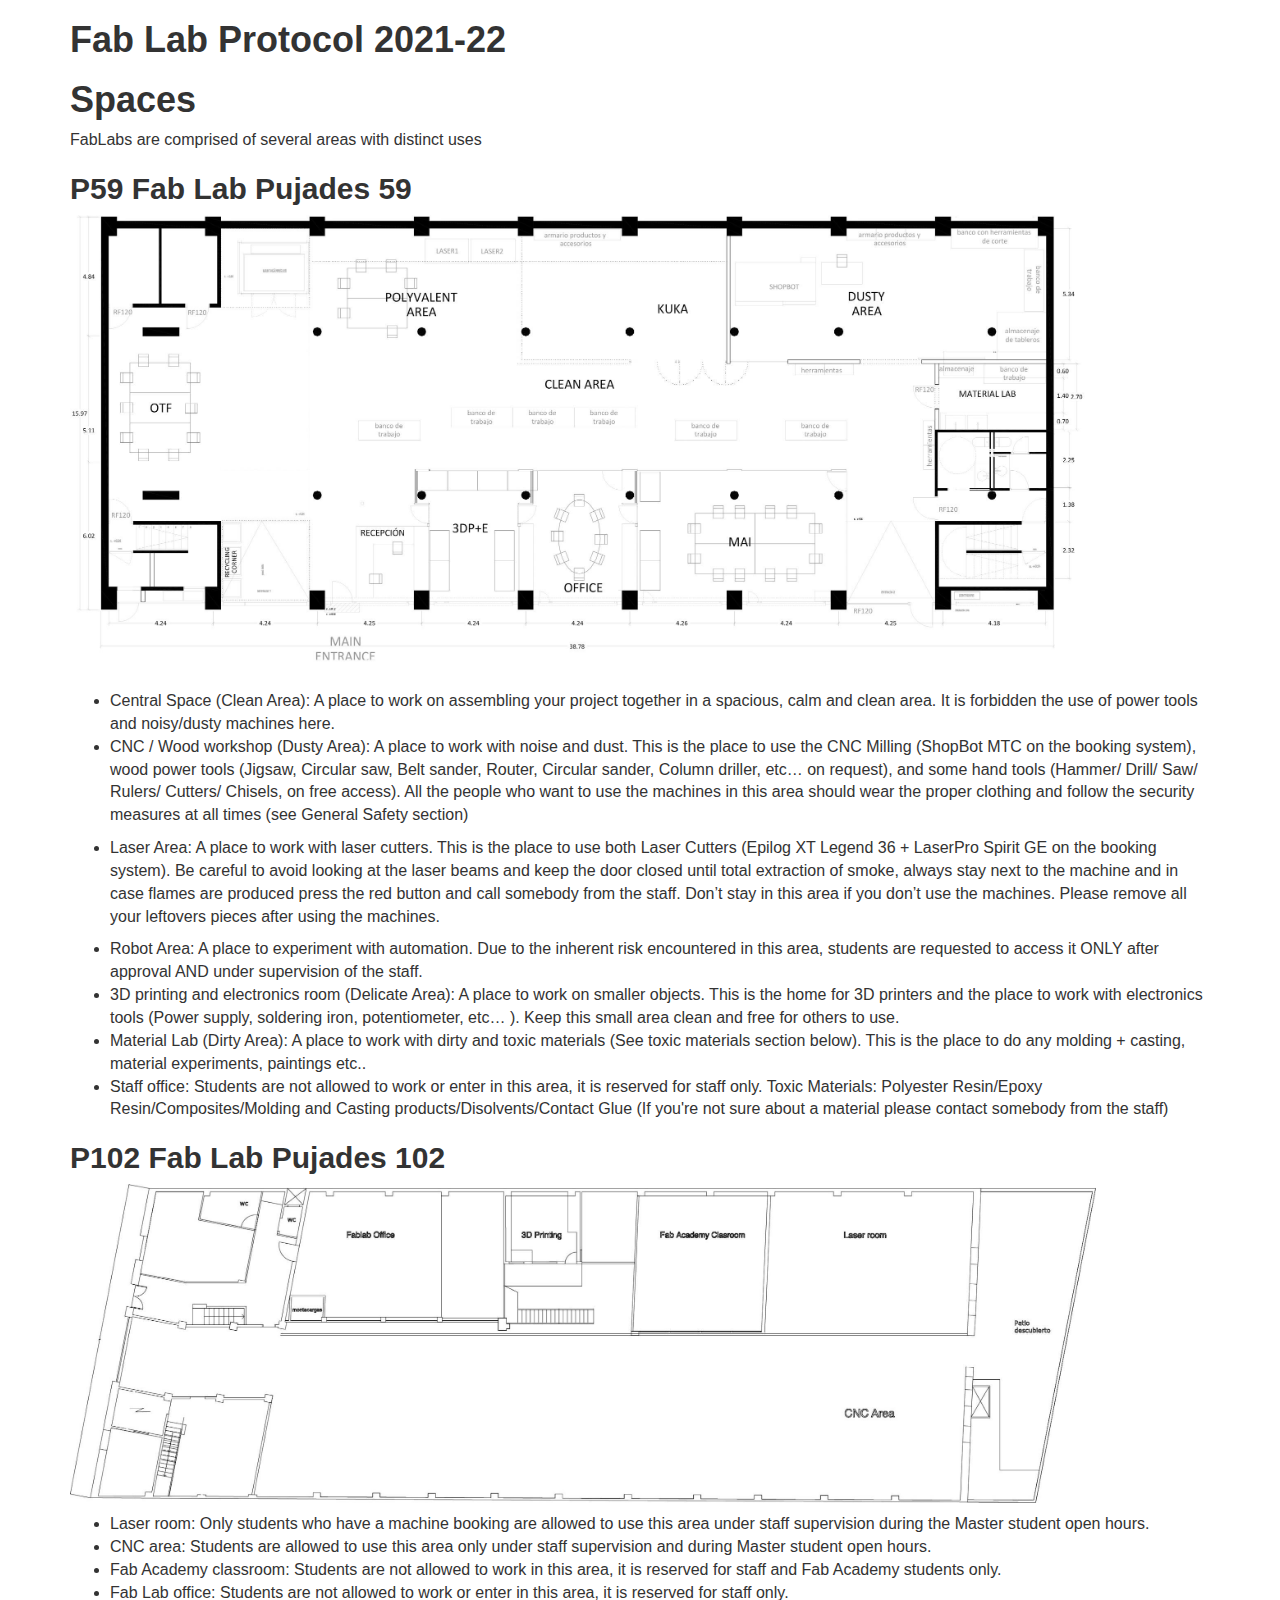
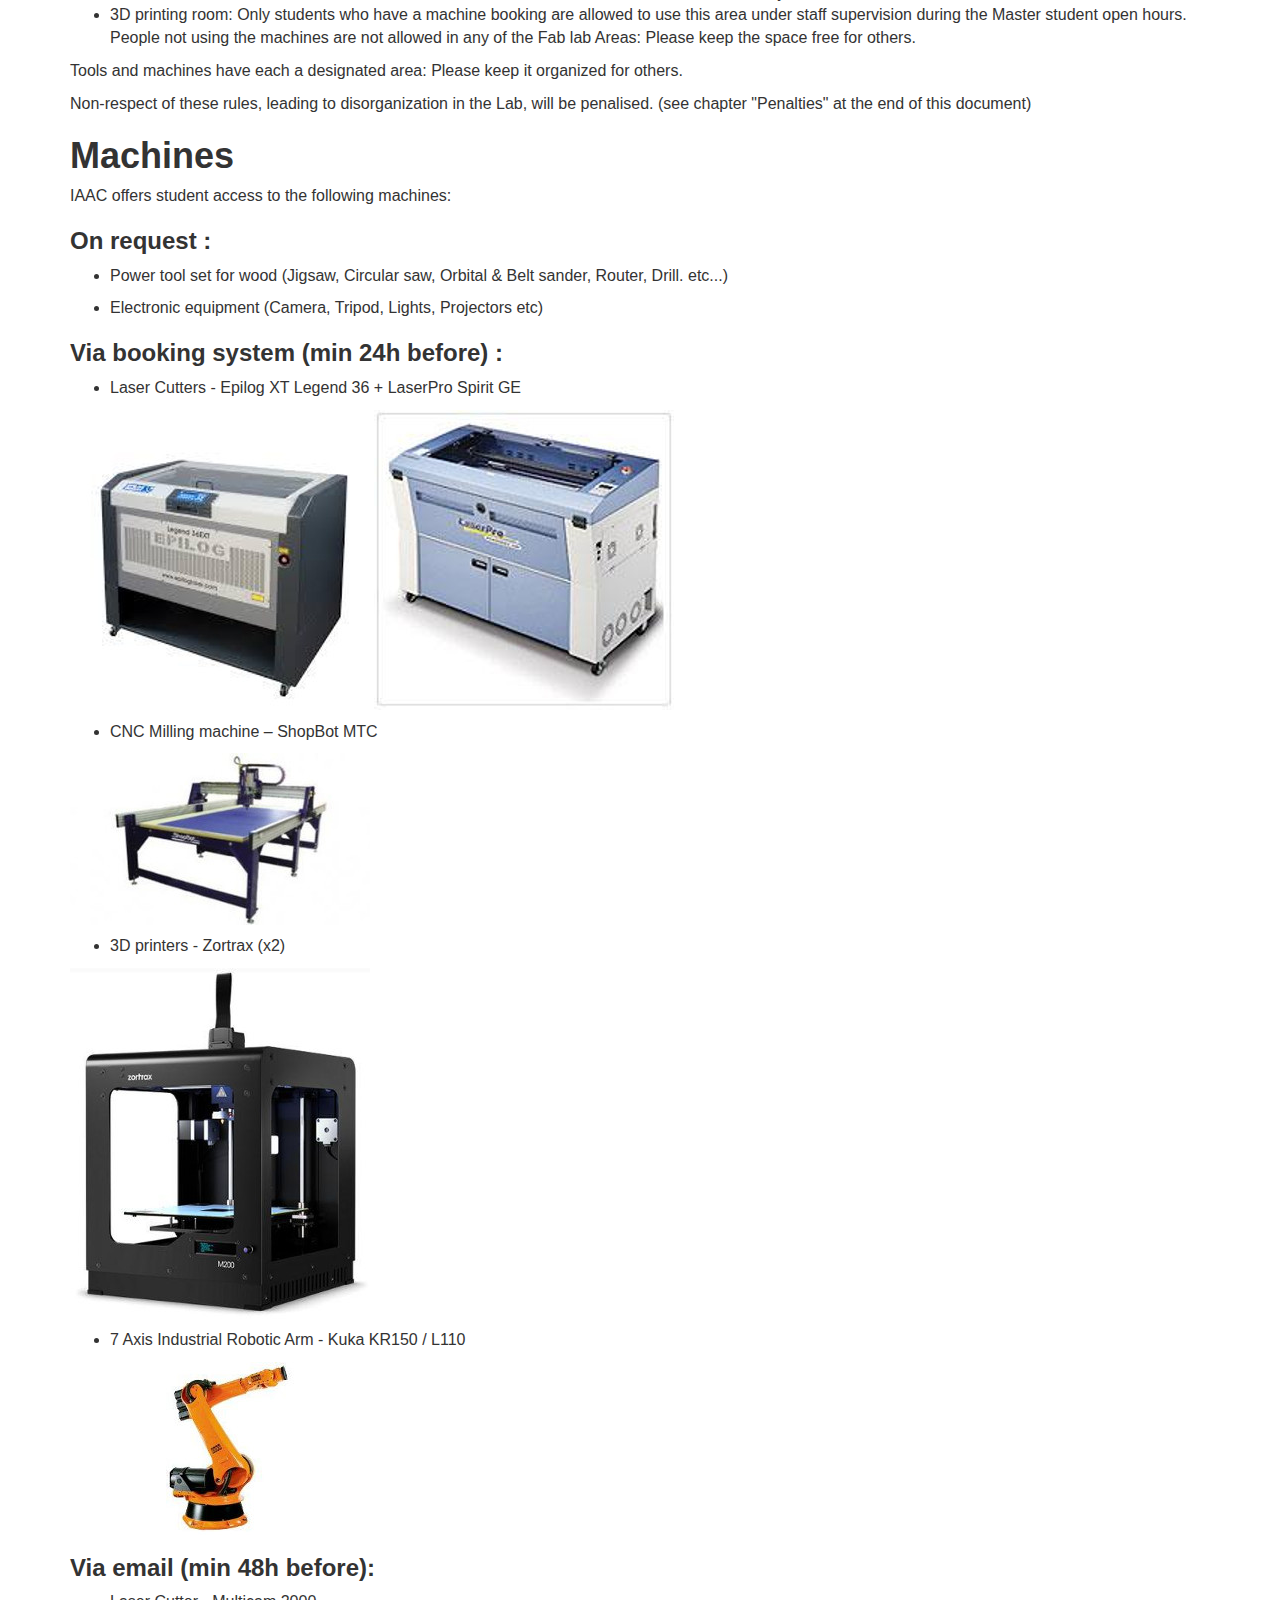
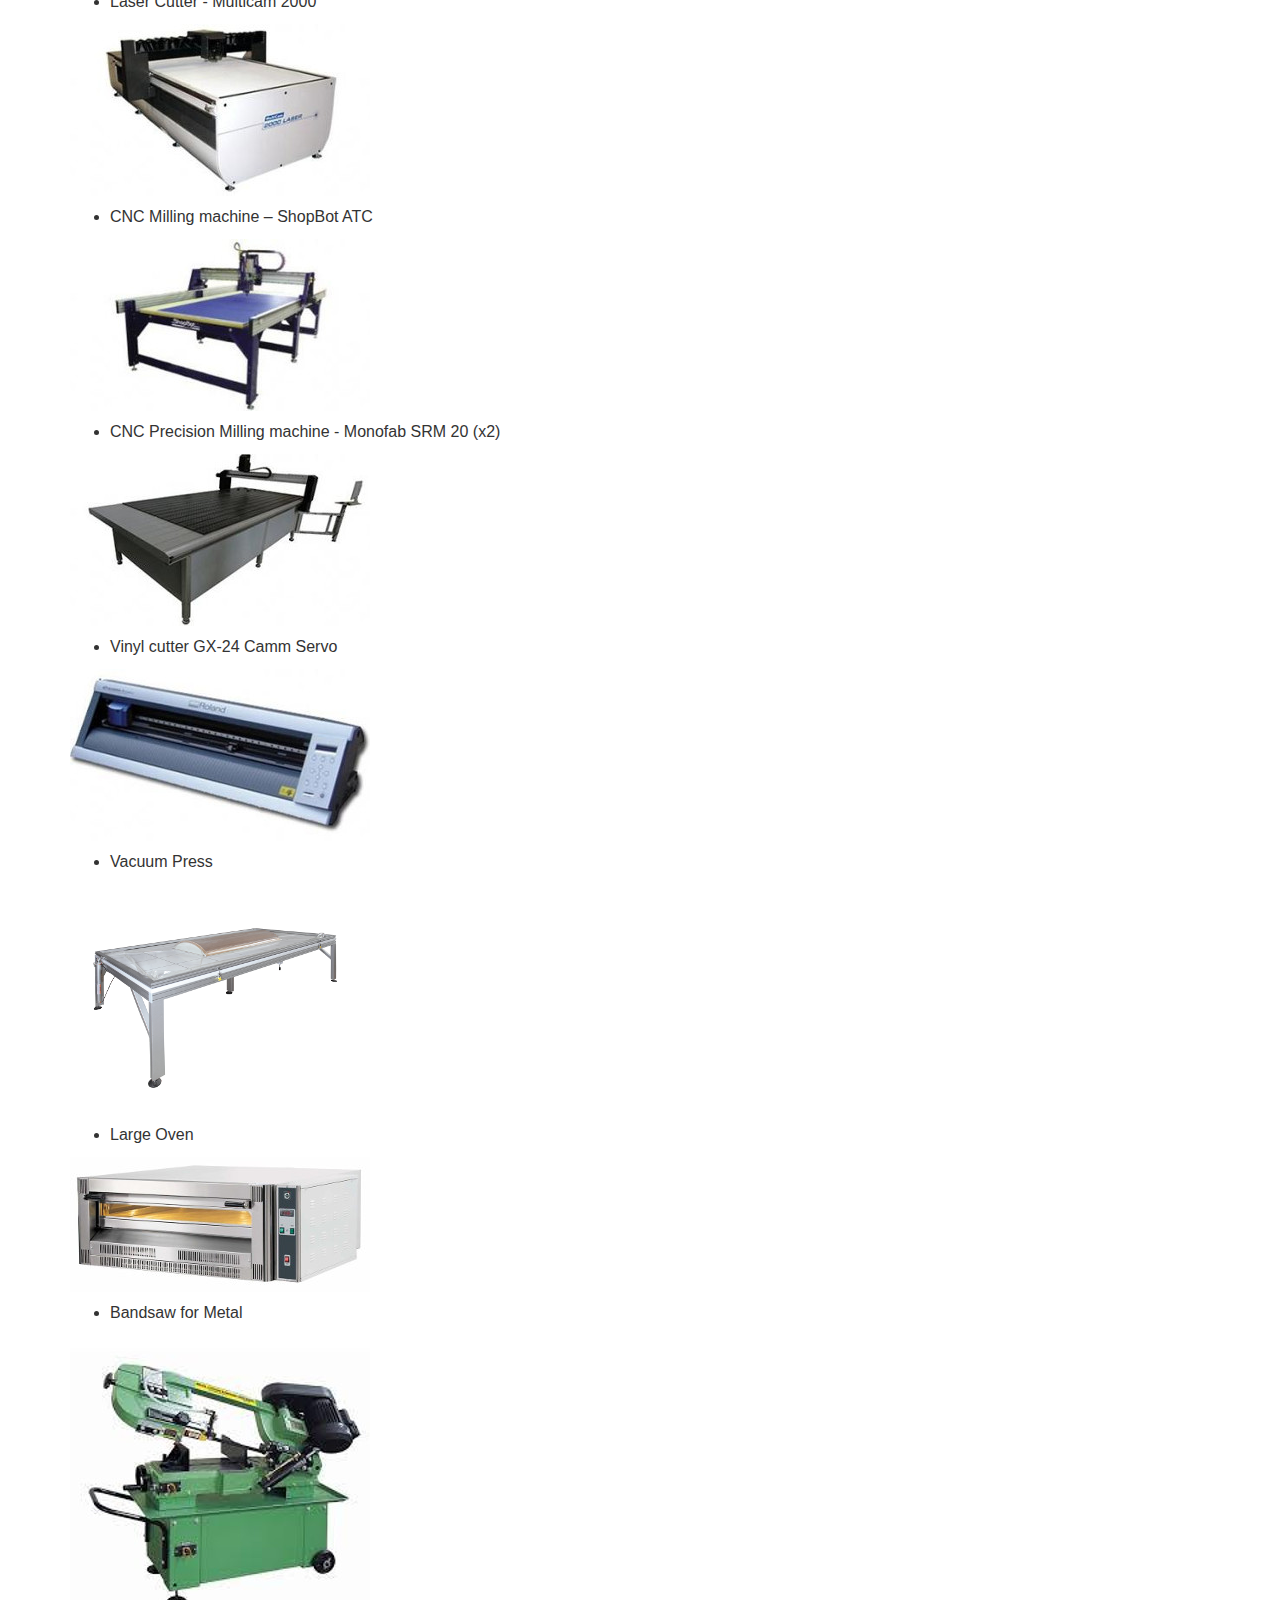
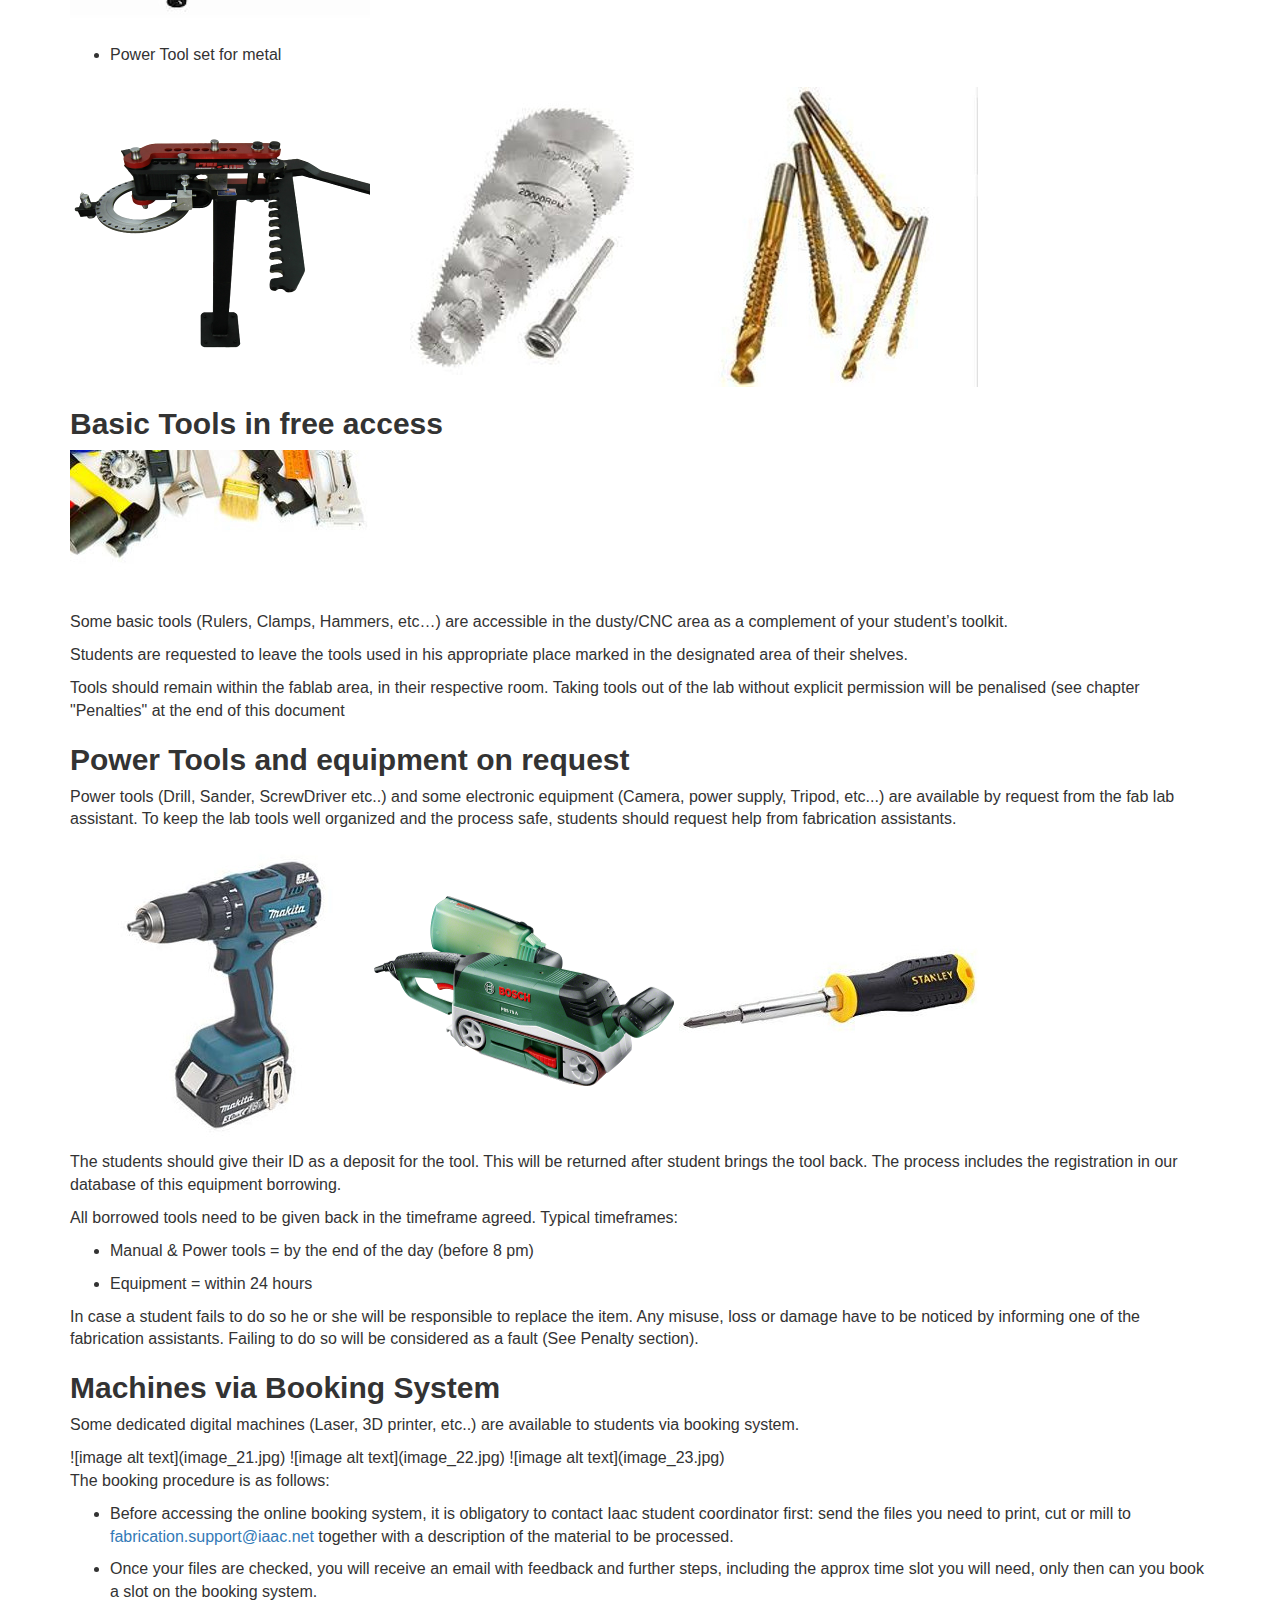
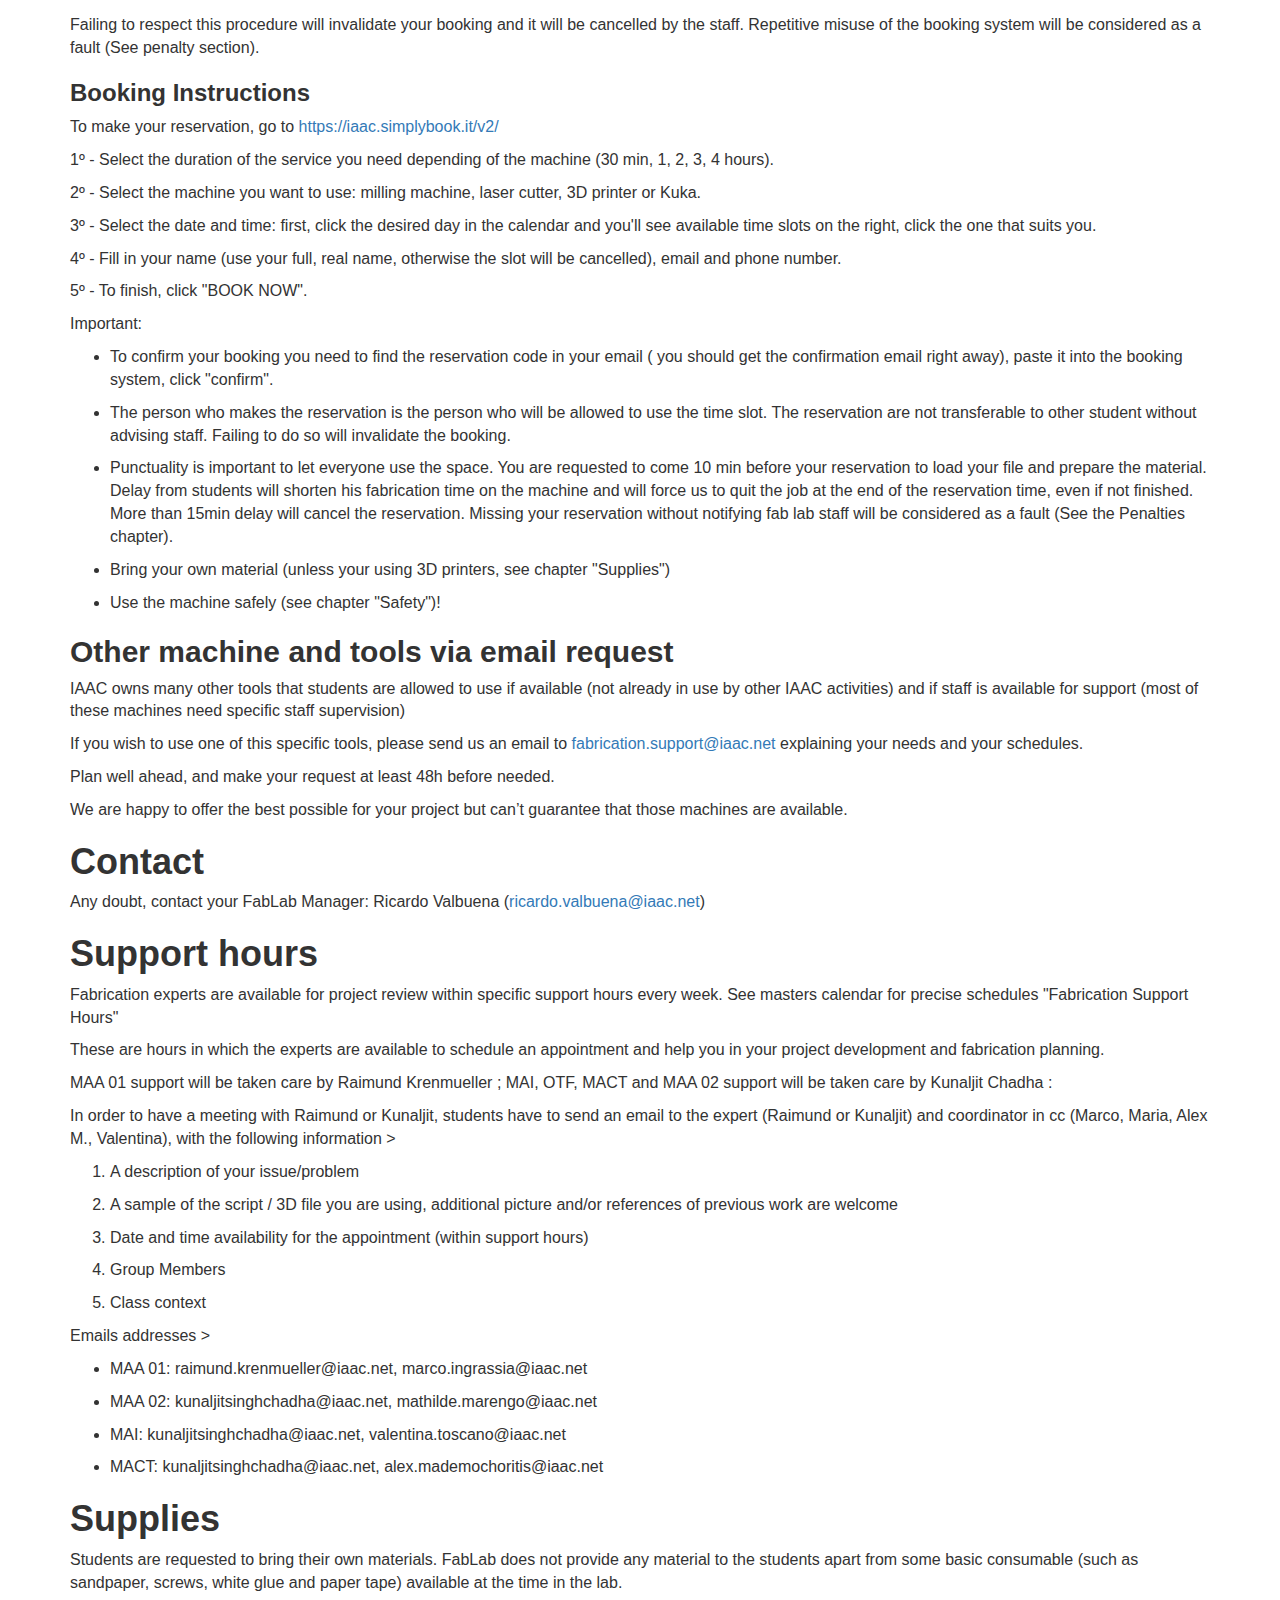
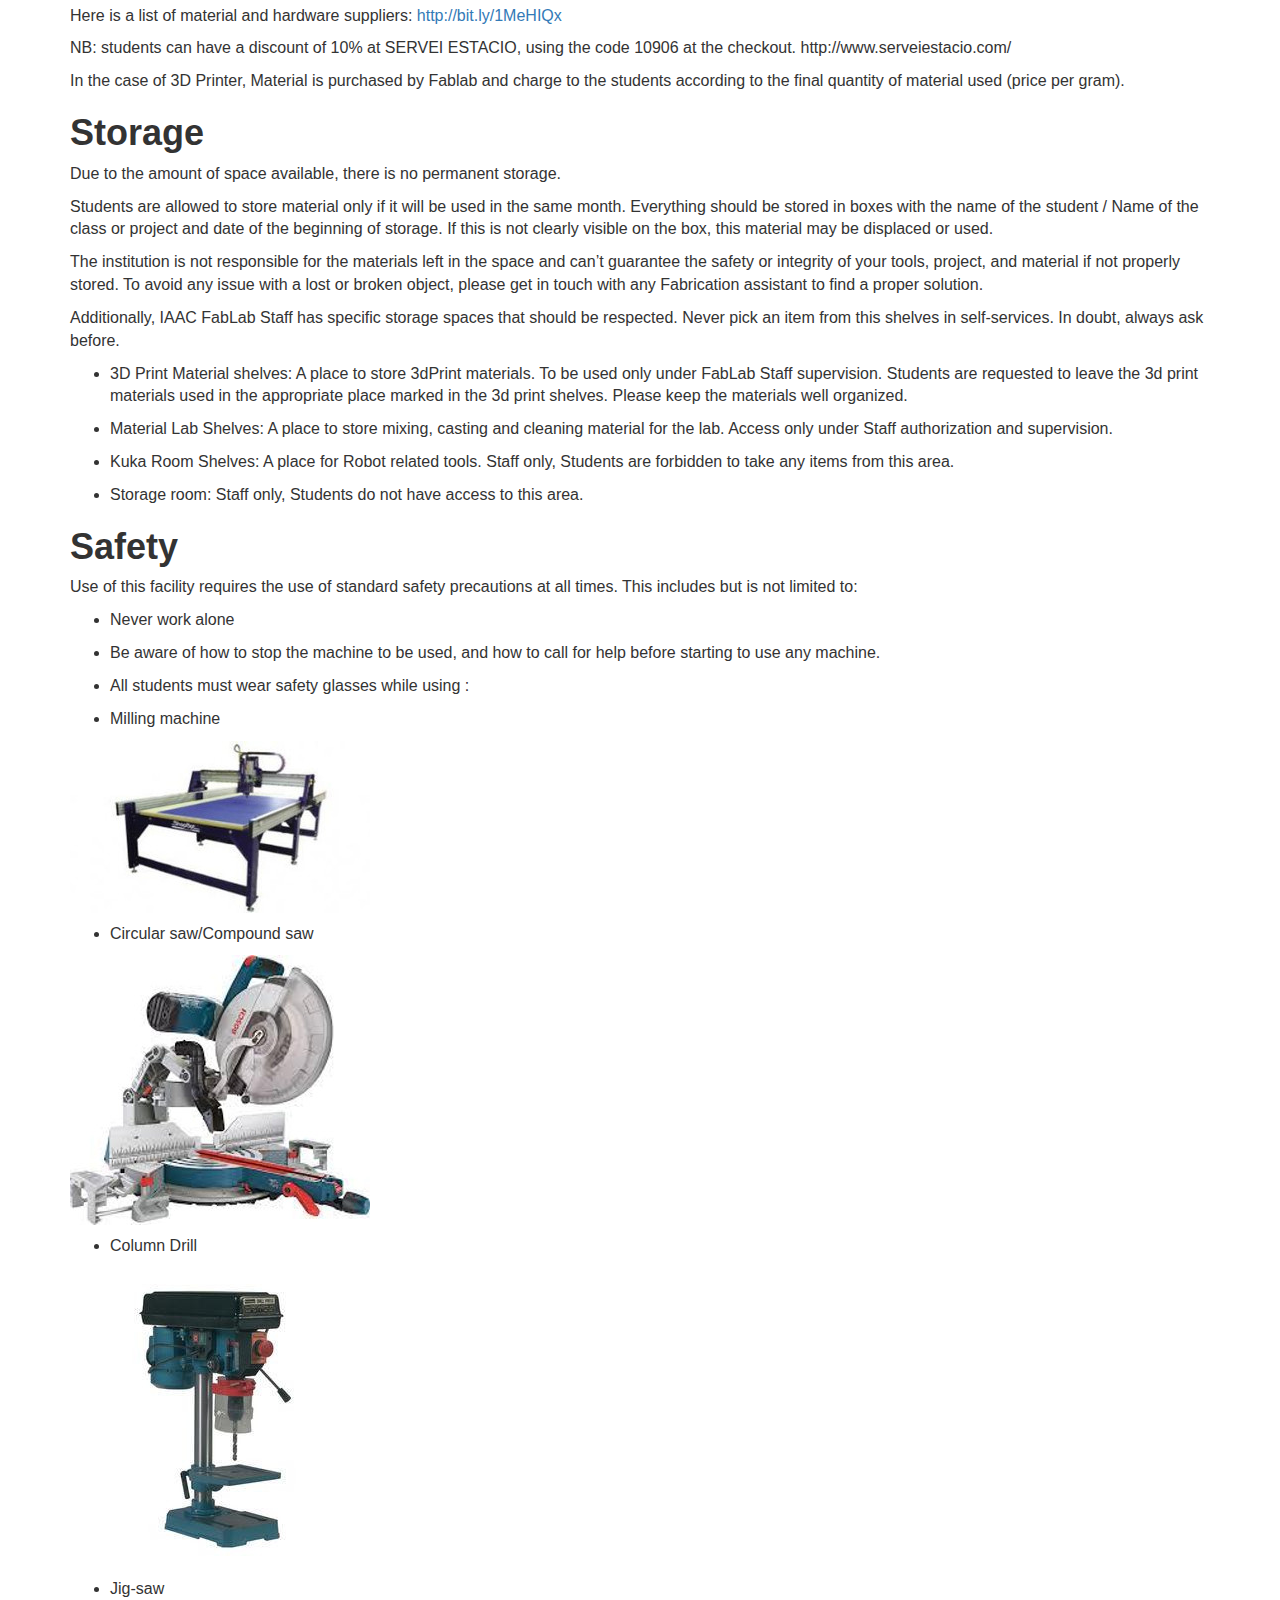
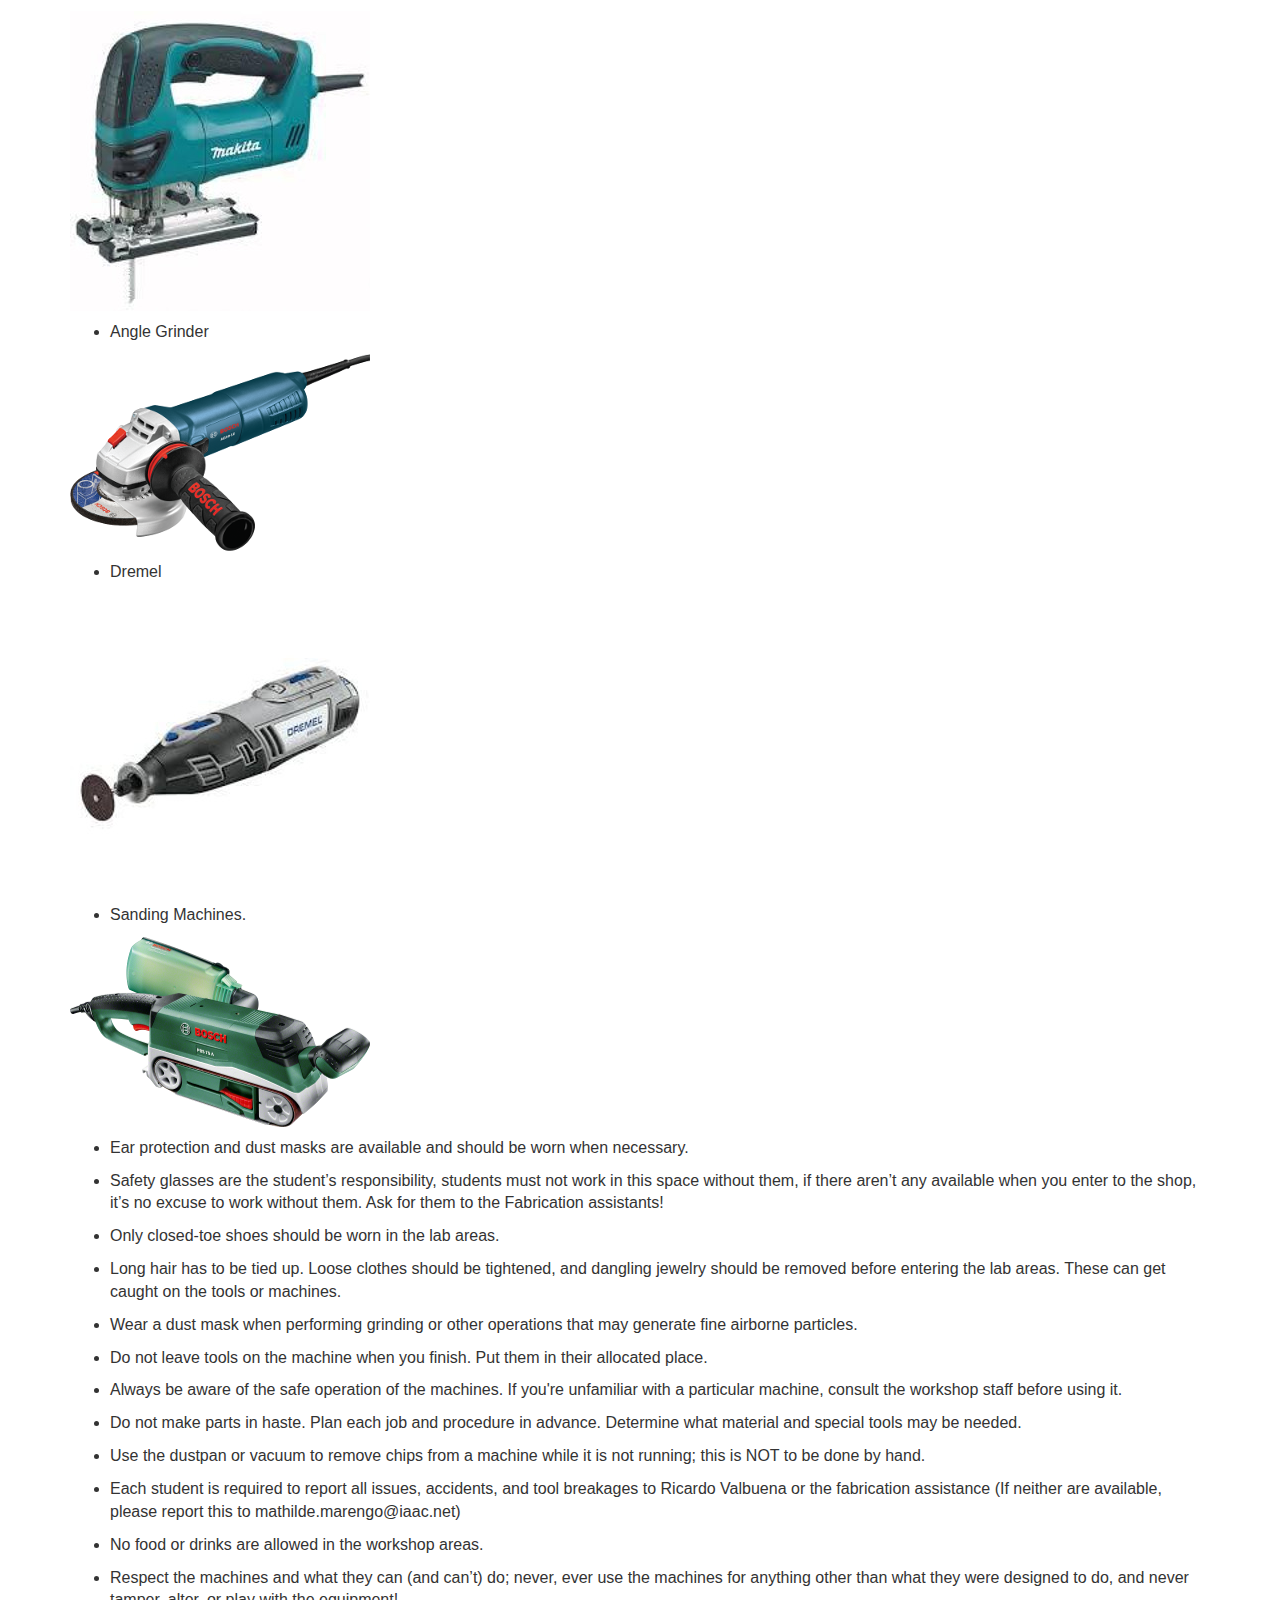
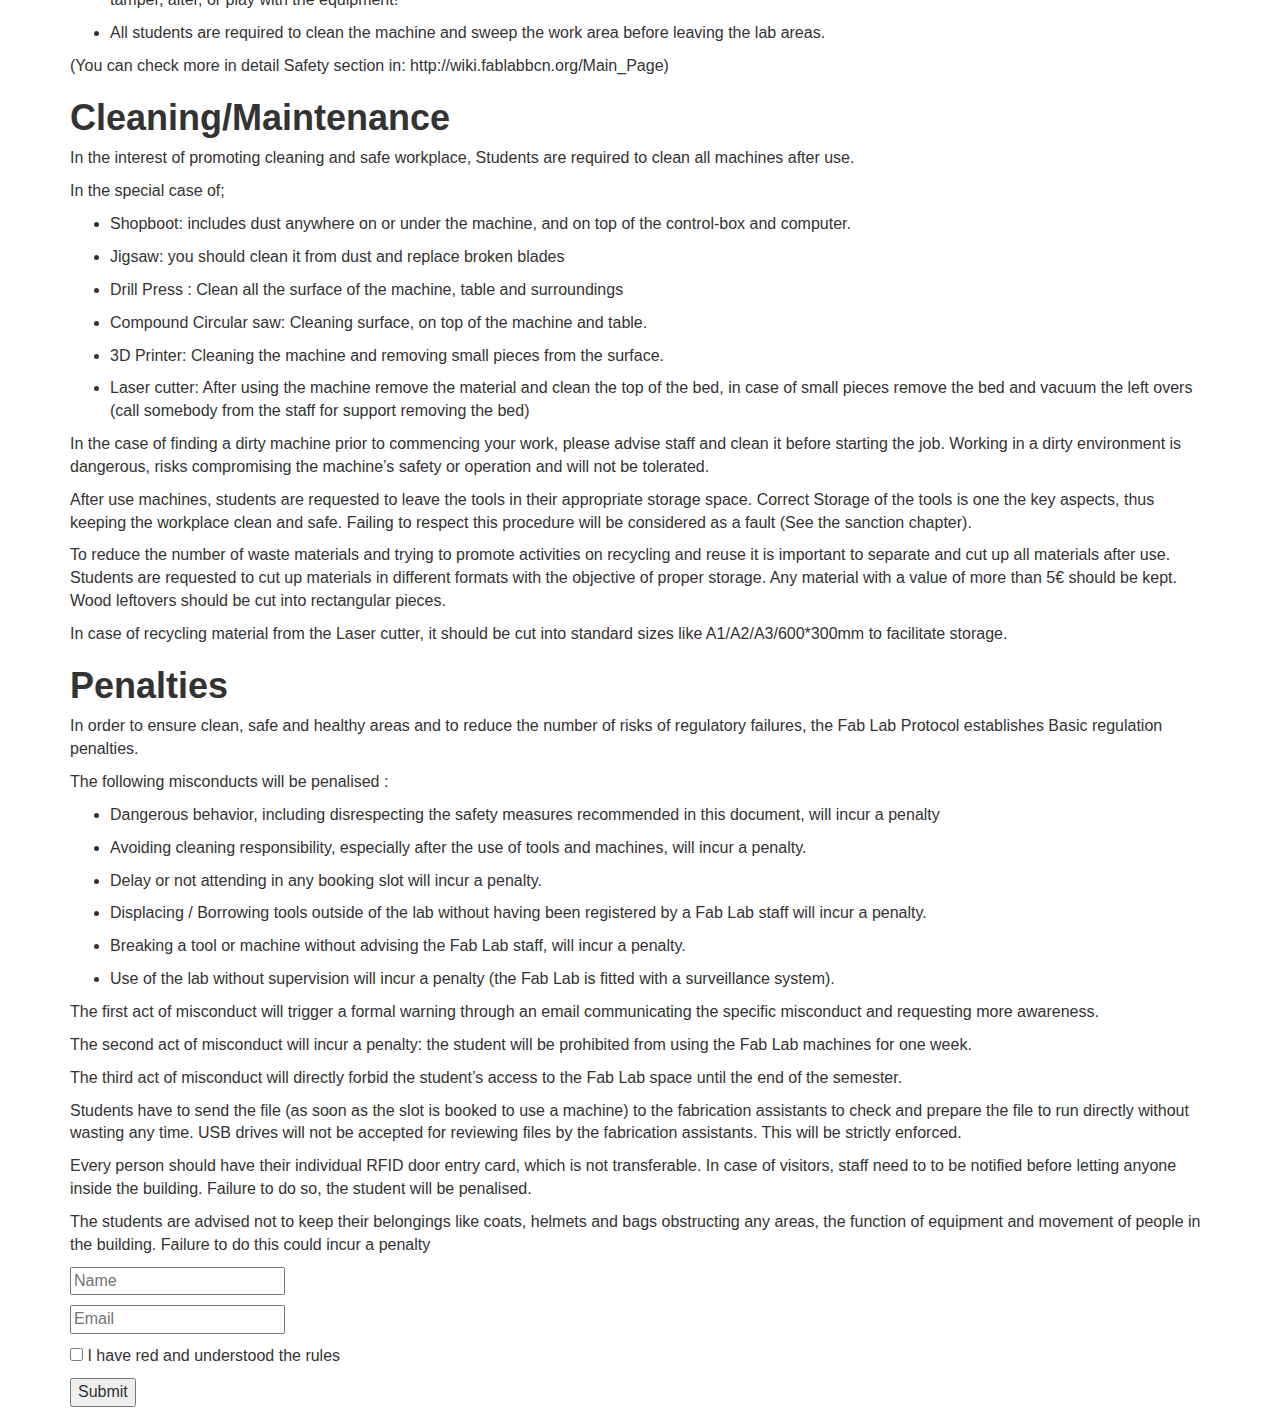
==== commit c41cb6c0: "little test" ====
--- a/index.html
+++ b/index.html
@@ -1,7 +1,7 @@
 <!DOCTYPE html>
 <html>
     <head>
-        <title>Fab Lab Protocol 2017-2018</title>
+        <title>Fab Lab Protocol 2021-22</title>
         <meta charset="utf-8">
         <meta http-equiv="X-UA-Compatible" content="IE=edge,chrome=1">
         <meta name="description" content="Demo project">
@@ -11,7 +11,7 @@
     </head>
 <body>
     <div class="container">
-<h1><p>Fab Lab Protocol 2017-2018</p></h1>
+<h1><p>Fab Lab Protocol 2021-22</p></h1>
 <h1>Spaces</h1>
 <p>FabLabs are comprised of several areas with distinct uses</p>
 <h2>P59 Fab Lab Pujades 59</h2>
@@ -372,23 +372,23 @@
 <p>The students are advised not to keep their belongings like coats, helmets and bags obstructing any areas, the function of equipment and movement of people in the building. Failure to do this could incur a penalty</p>
 
     <script type="text/javascript">var submitted=false;</script>
-    <iframe name="hidden_iframe" id="hidden_iframe" style="display:none;"     
+    <iframe name="hidden_iframe" id="hidden_iframe" style="display:none;"
     onload="if(submitted) {window.location='confirmation.htm';}"></iframe>
-    
-    <form action="https://docs.google.com/forms/d/e/1FAIpQLSfafs_4JOvDZ4ZsUqjHRq9DMVL8qIa9MuFaMqL5ziOuAEyFvg/formResponse" method="post" target="hidden_iframe" 
+
+    <form action="https://docs.google.com/forms/d/e/1FAIpQLSfafs_4JOvDZ4ZsUqjHRq9DMVL8qIa9MuFaMqL5ziOuAEyFvg/formResponse" method="post" target="hidden_iframe"
         onsubmit="submitted=true;">
-    
+
         <div class="content">
             <p><input name="entry.1141001517" type="text" class="input username" placeholder="Name" /></p>
             <div class="user-icon"></div>
             <p><input name="entry.204365779" type="email" class="input username" placeholder="Email" /></p>
-            <p style="font-size: 16px;"><input name="entry.2125231287_sentinel" type="checkbox" class="" placeholder="" /> 
+            <p style="font-size: 16px;"><input name="entry.2125231287_sentinel" type="checkbox" class="" placeholder="" />
              I have red and understood the rules</p>
-            <div class="pass-icon"></div>       
+            <div class="pass-icon"></div>
             <p><input type="submit" name="submit" value="Submit" class="register" /></p>
         </div>
 
     </form>
 </div>
 </body>
-</html>+</html>
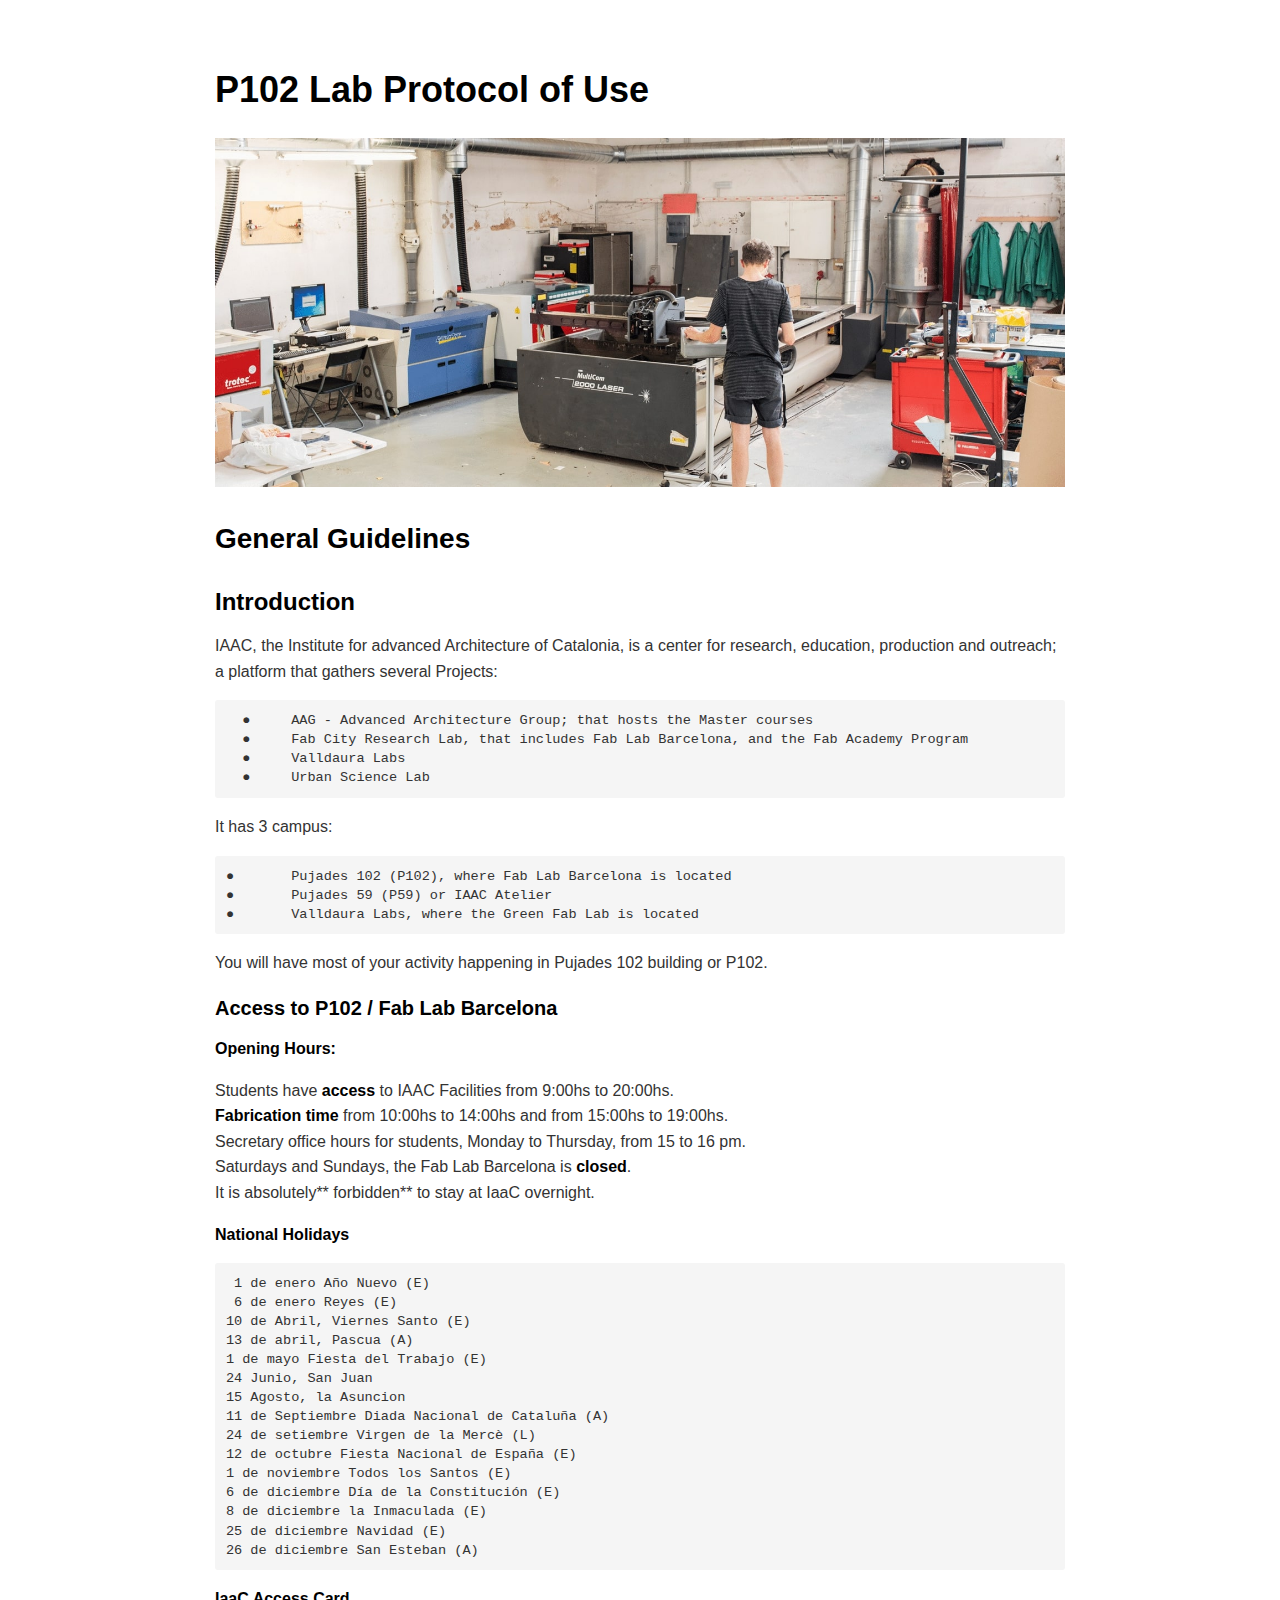
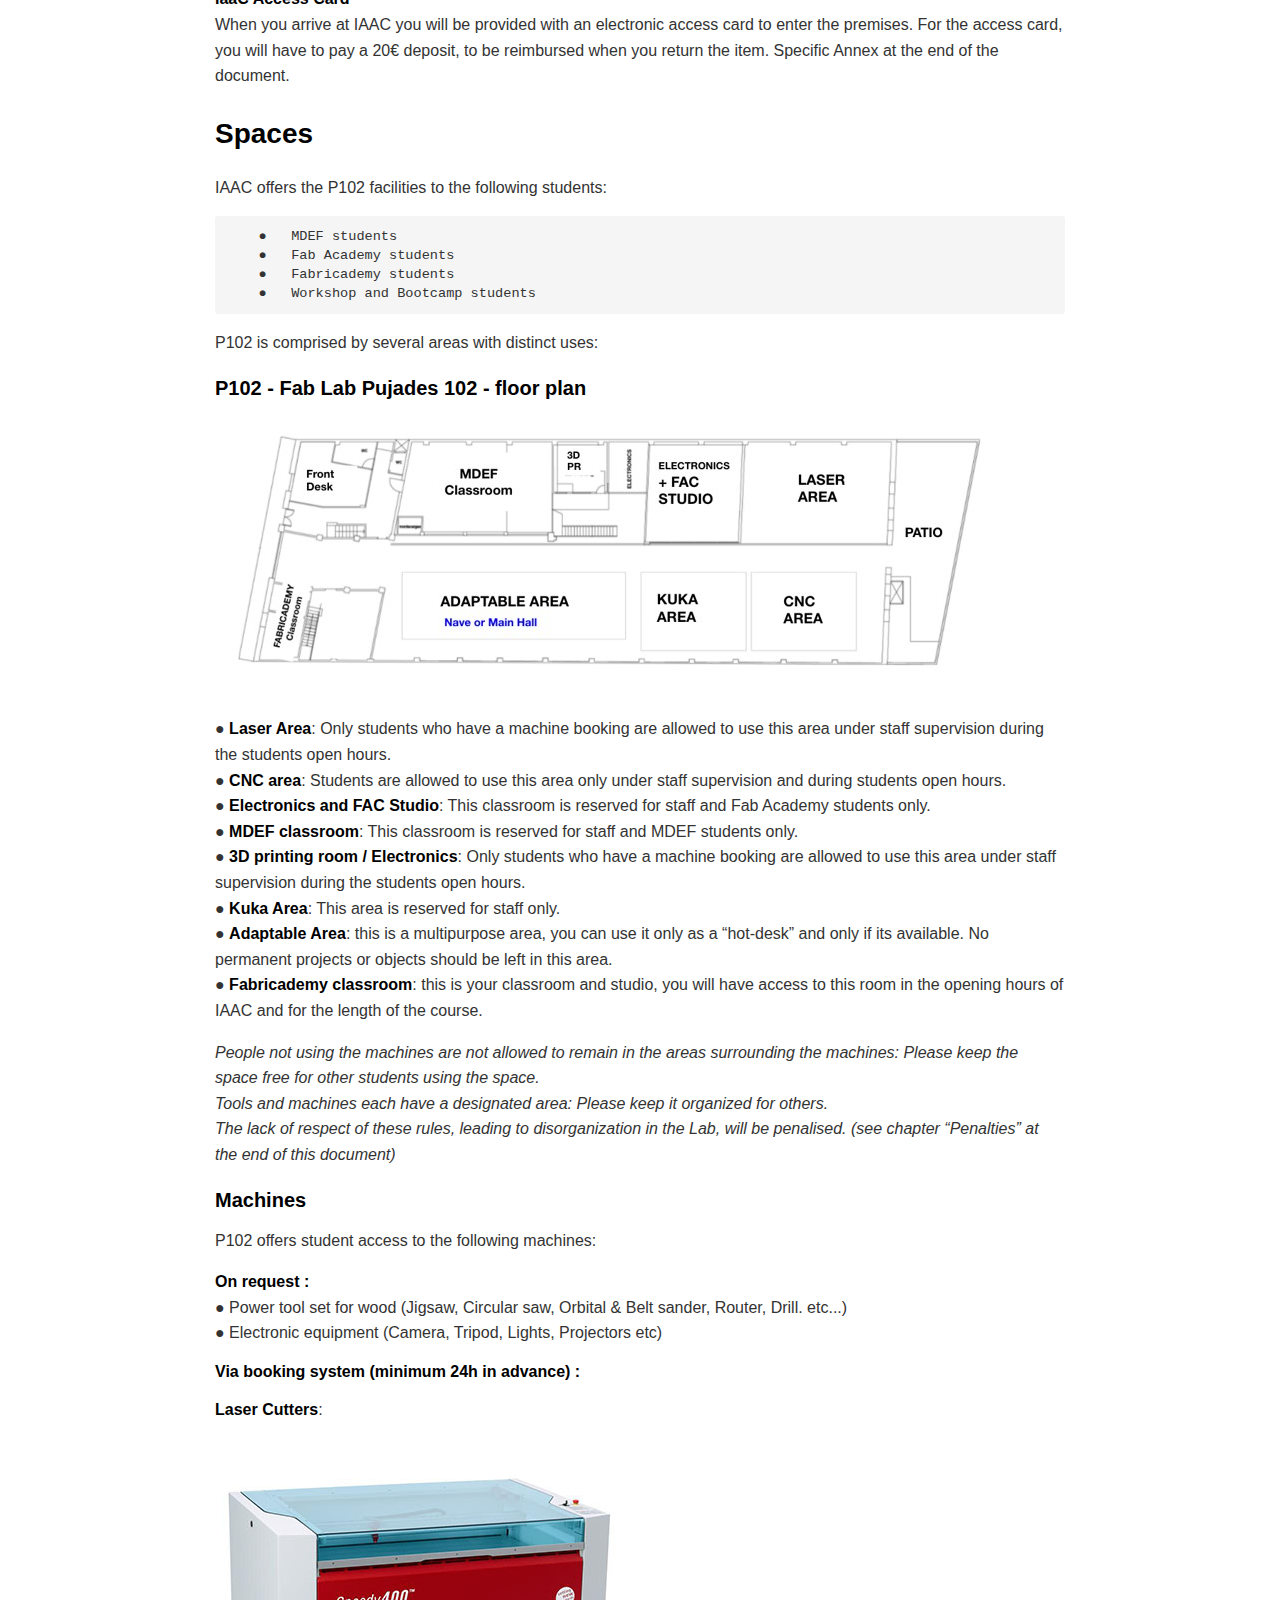
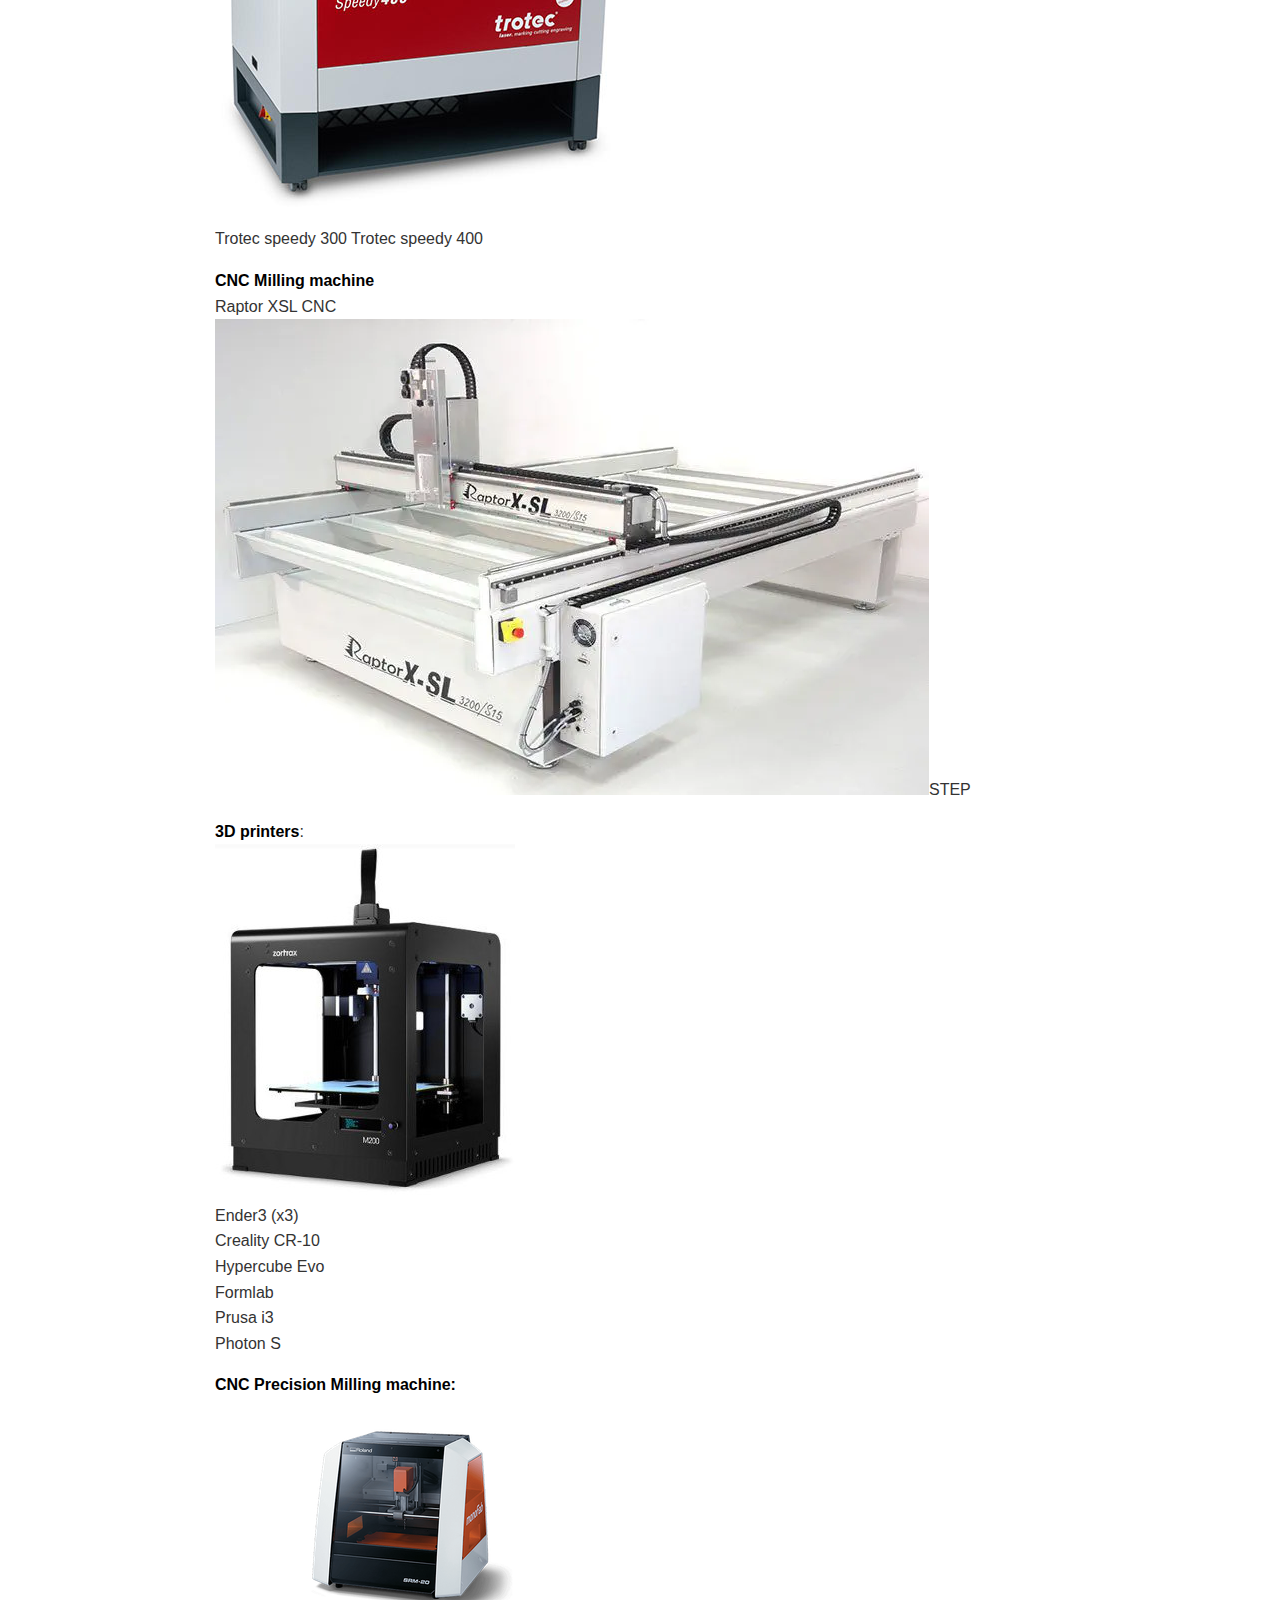
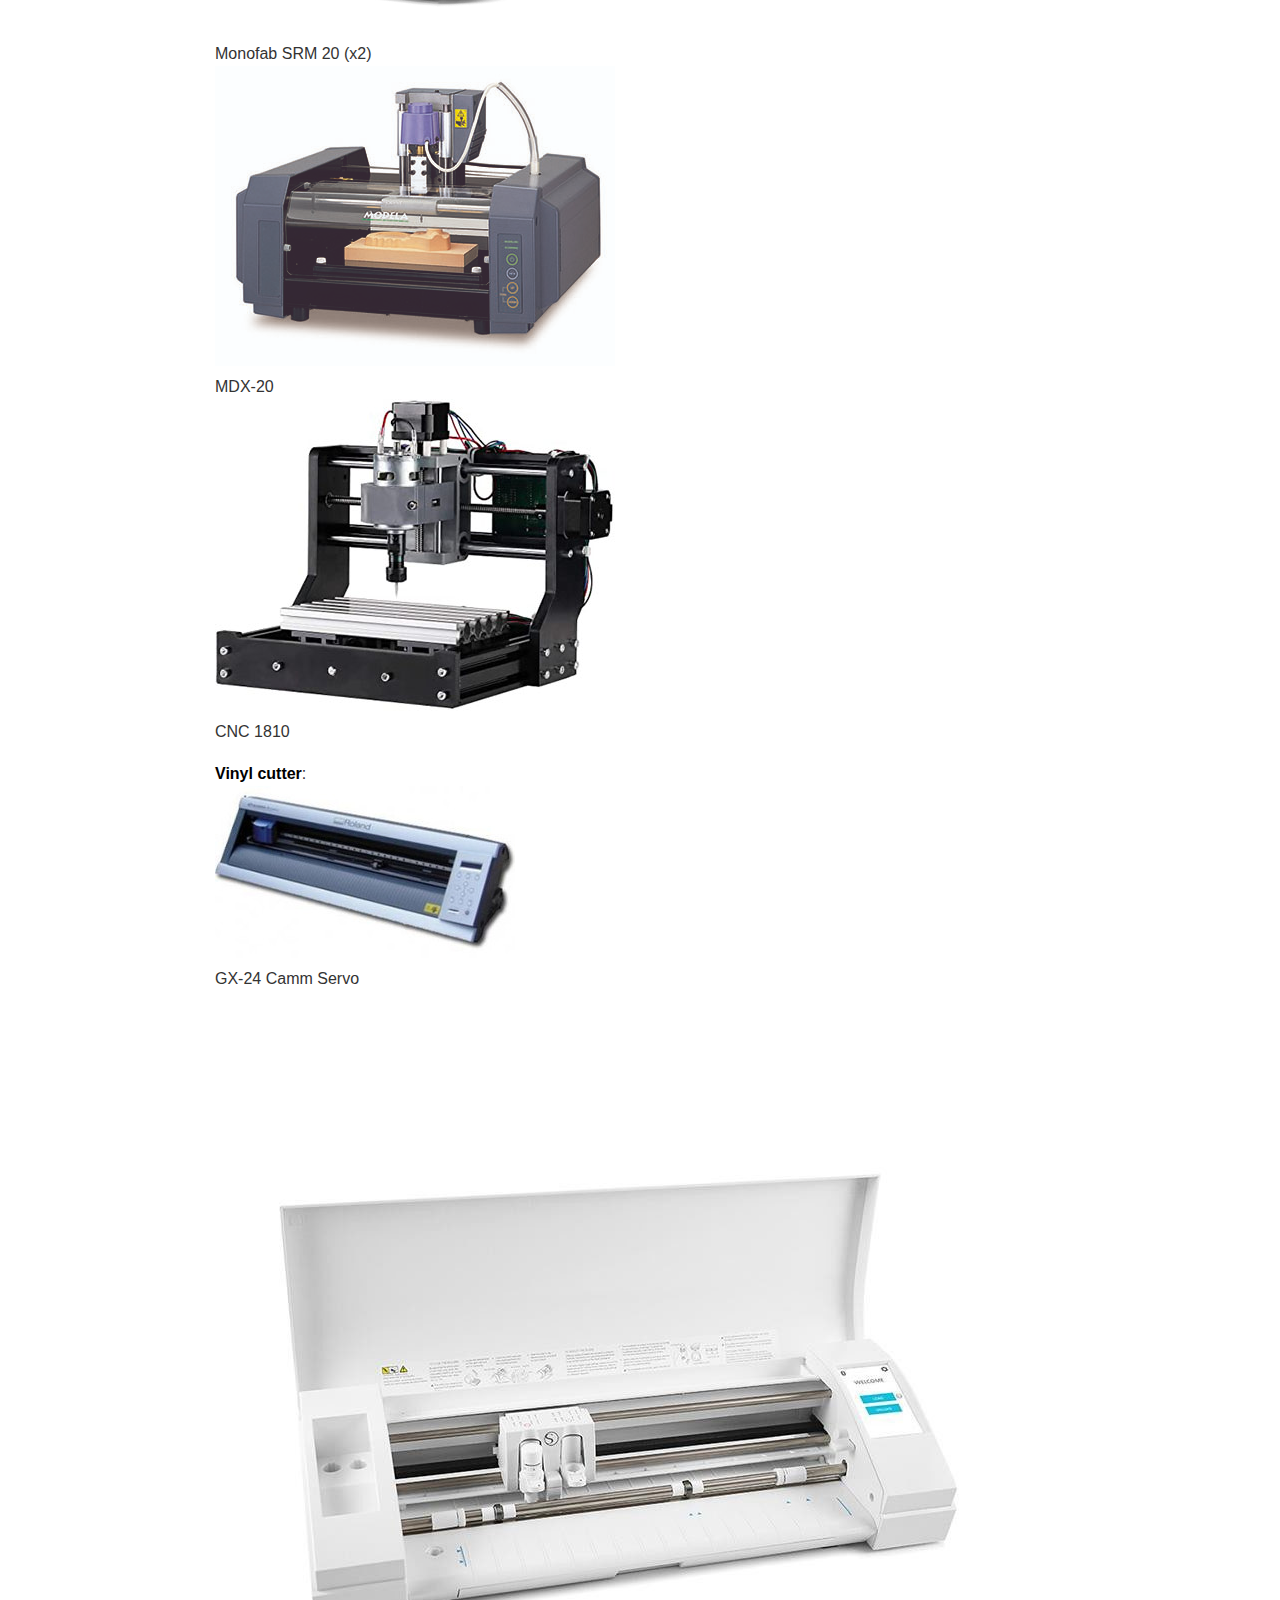
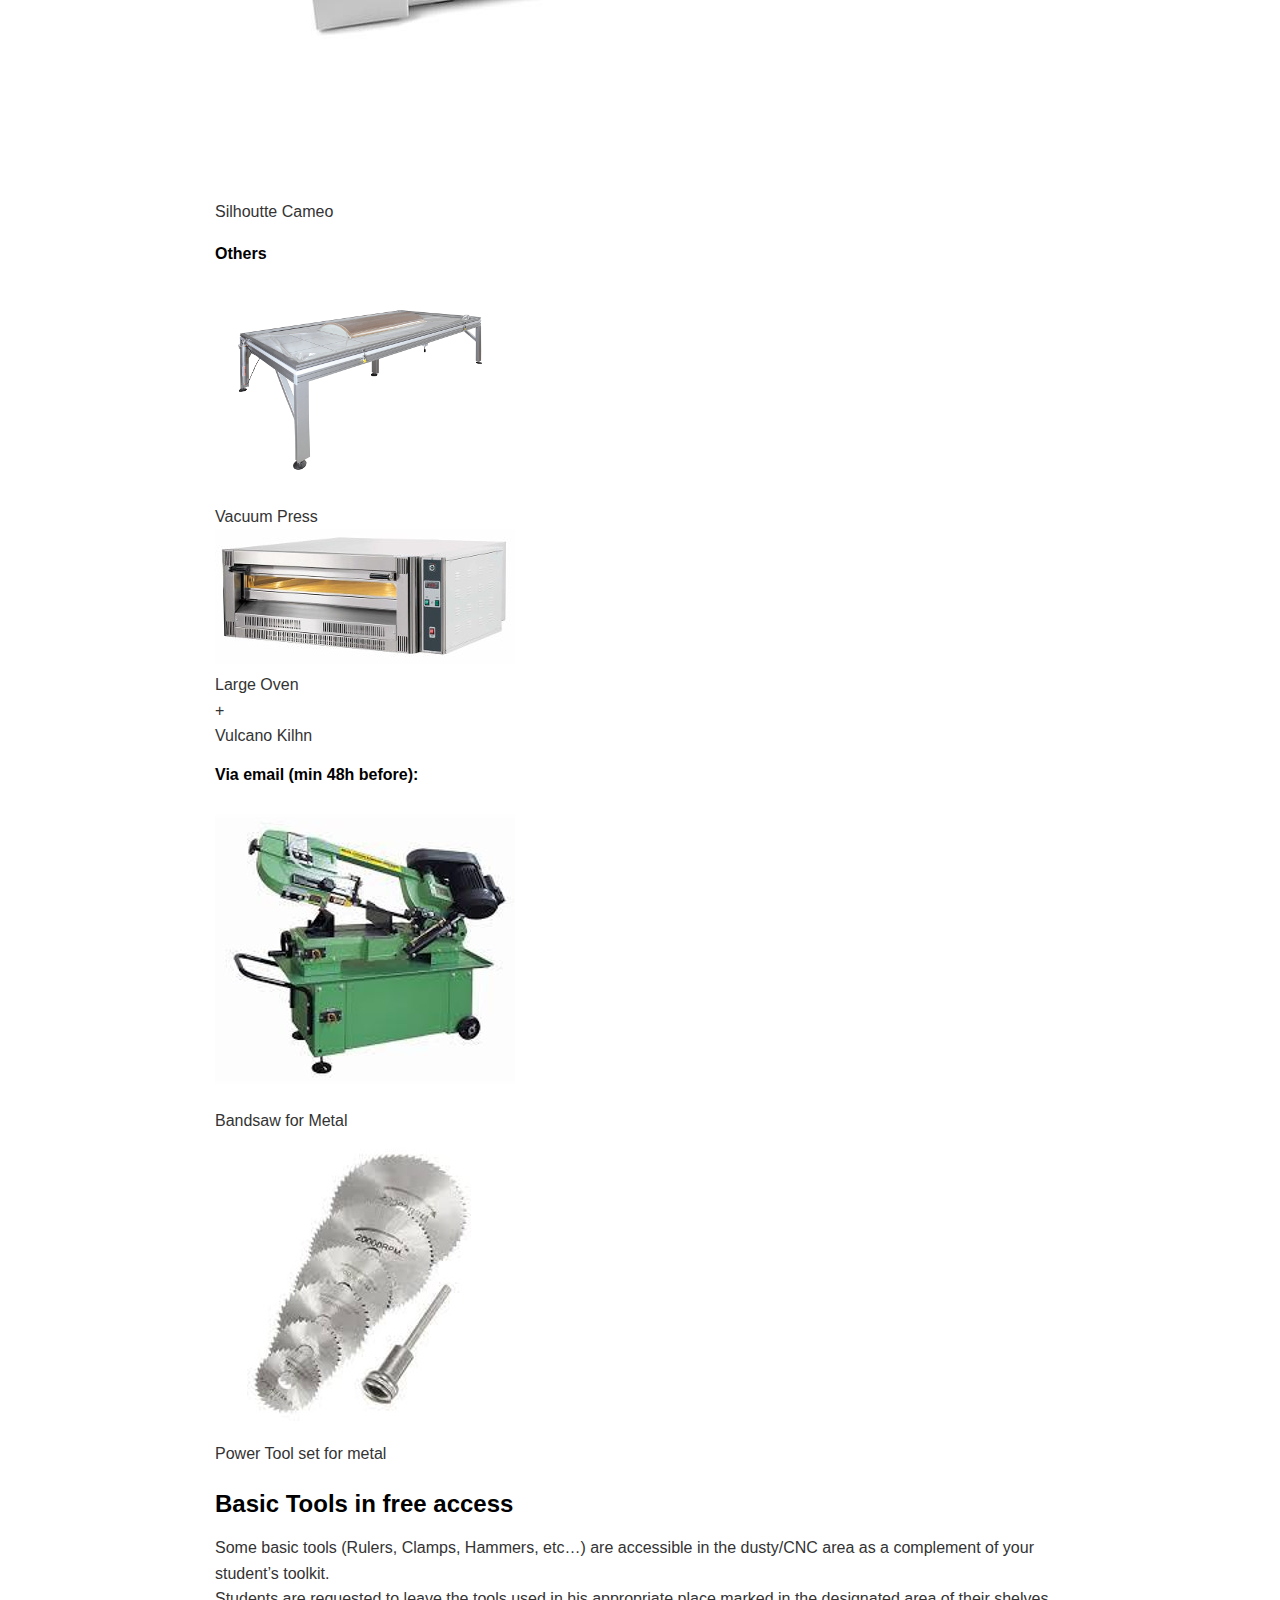
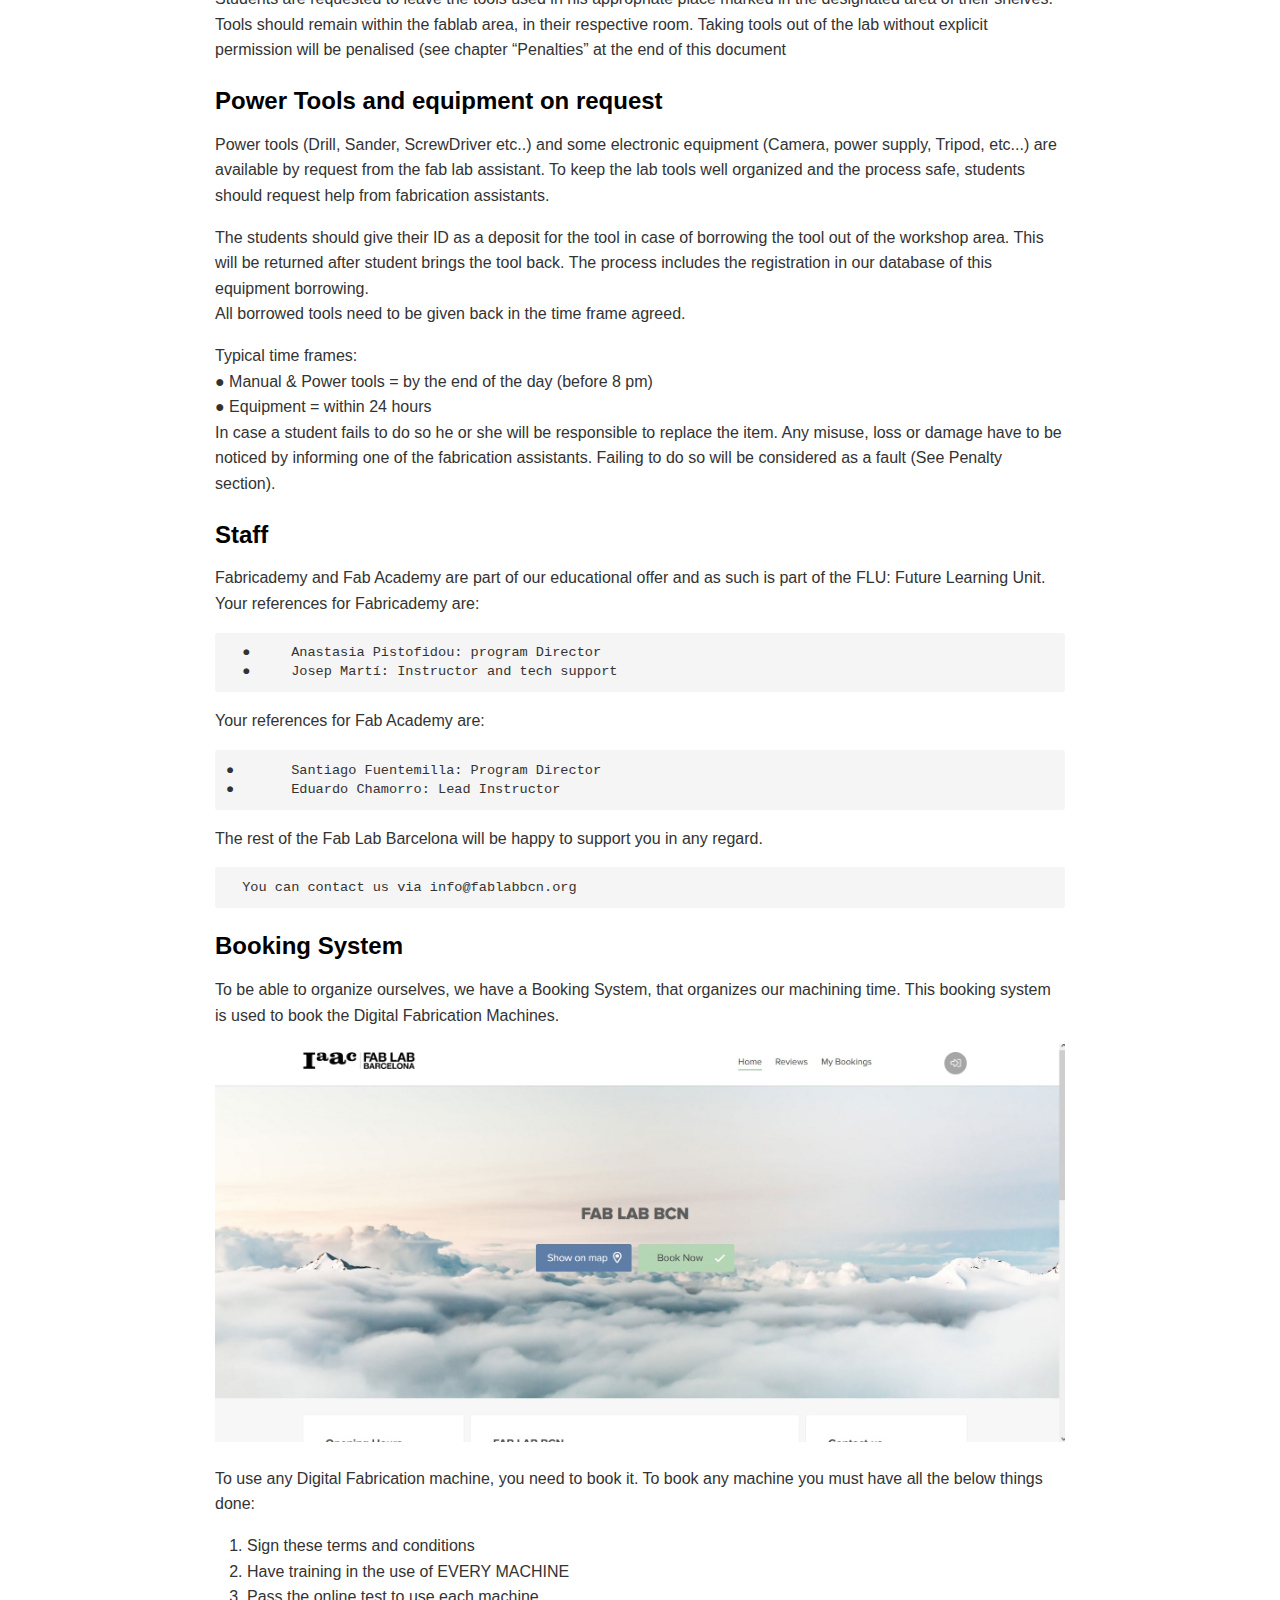
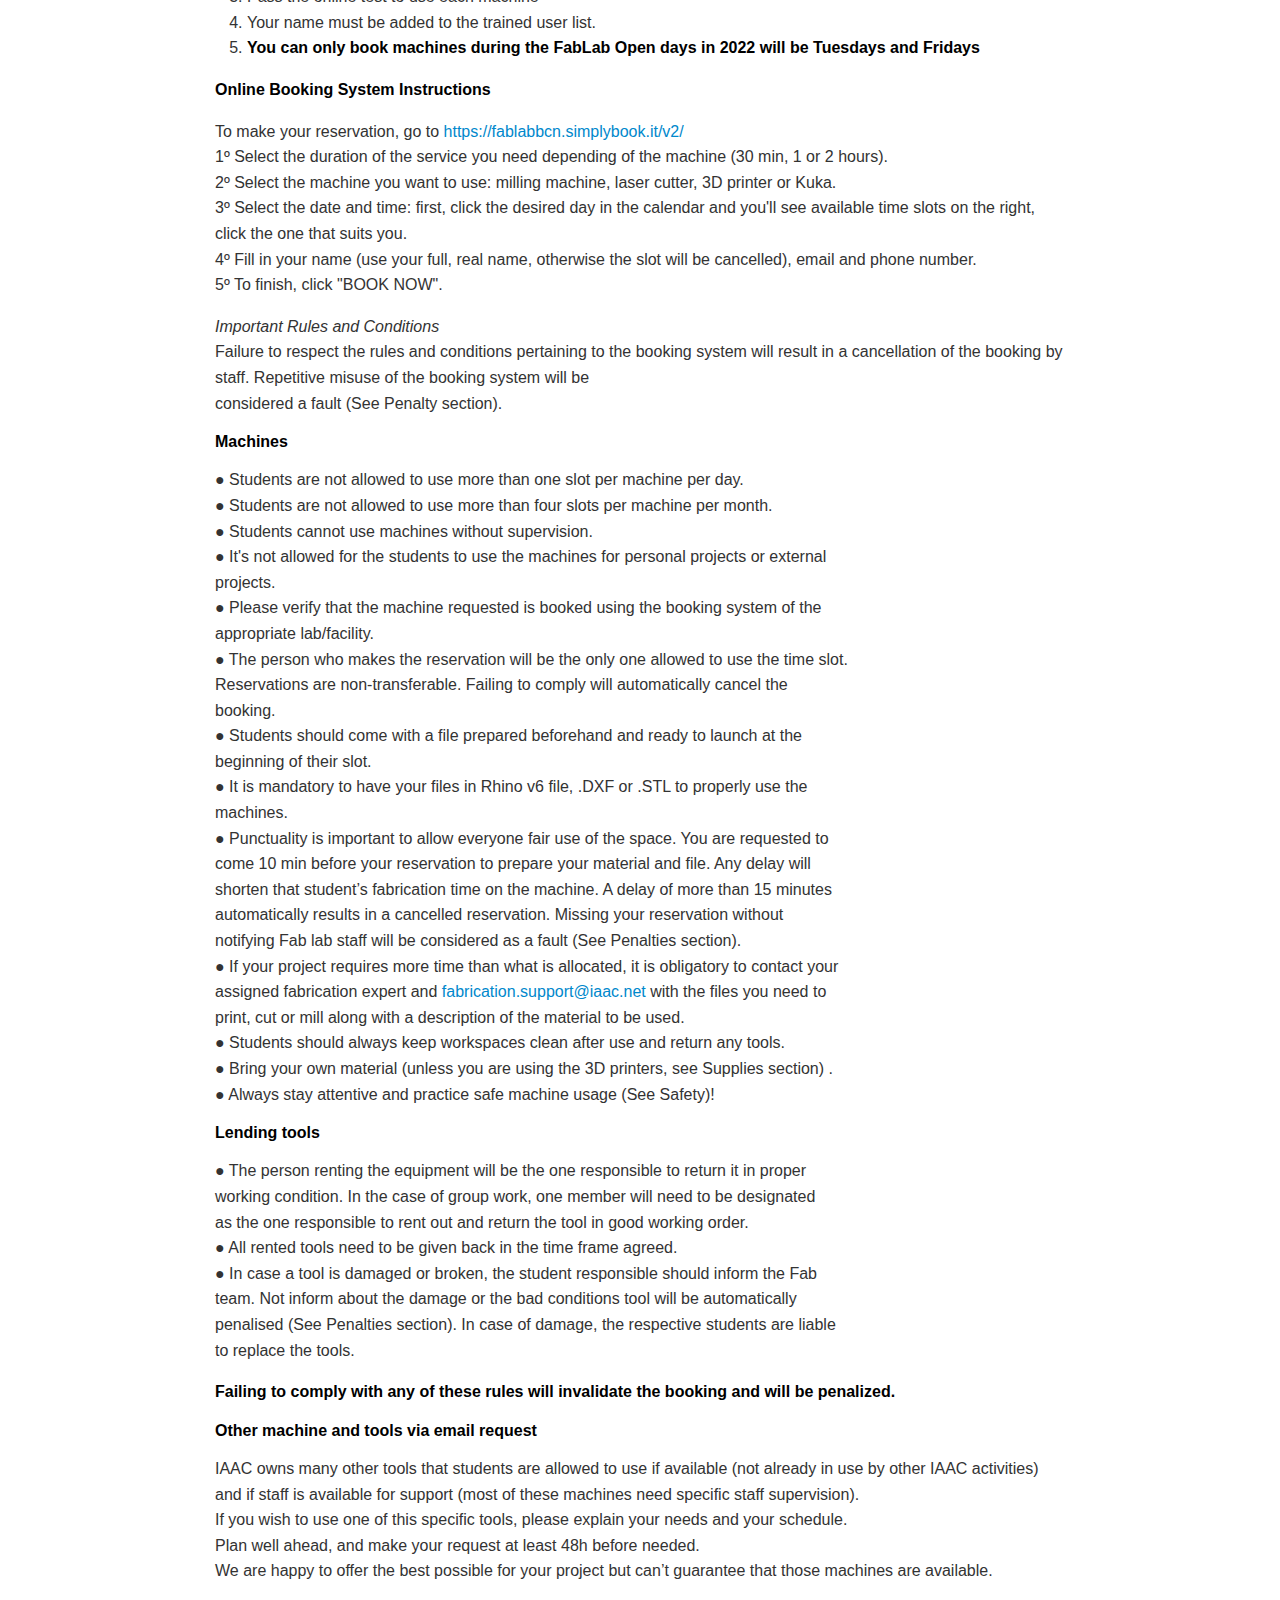
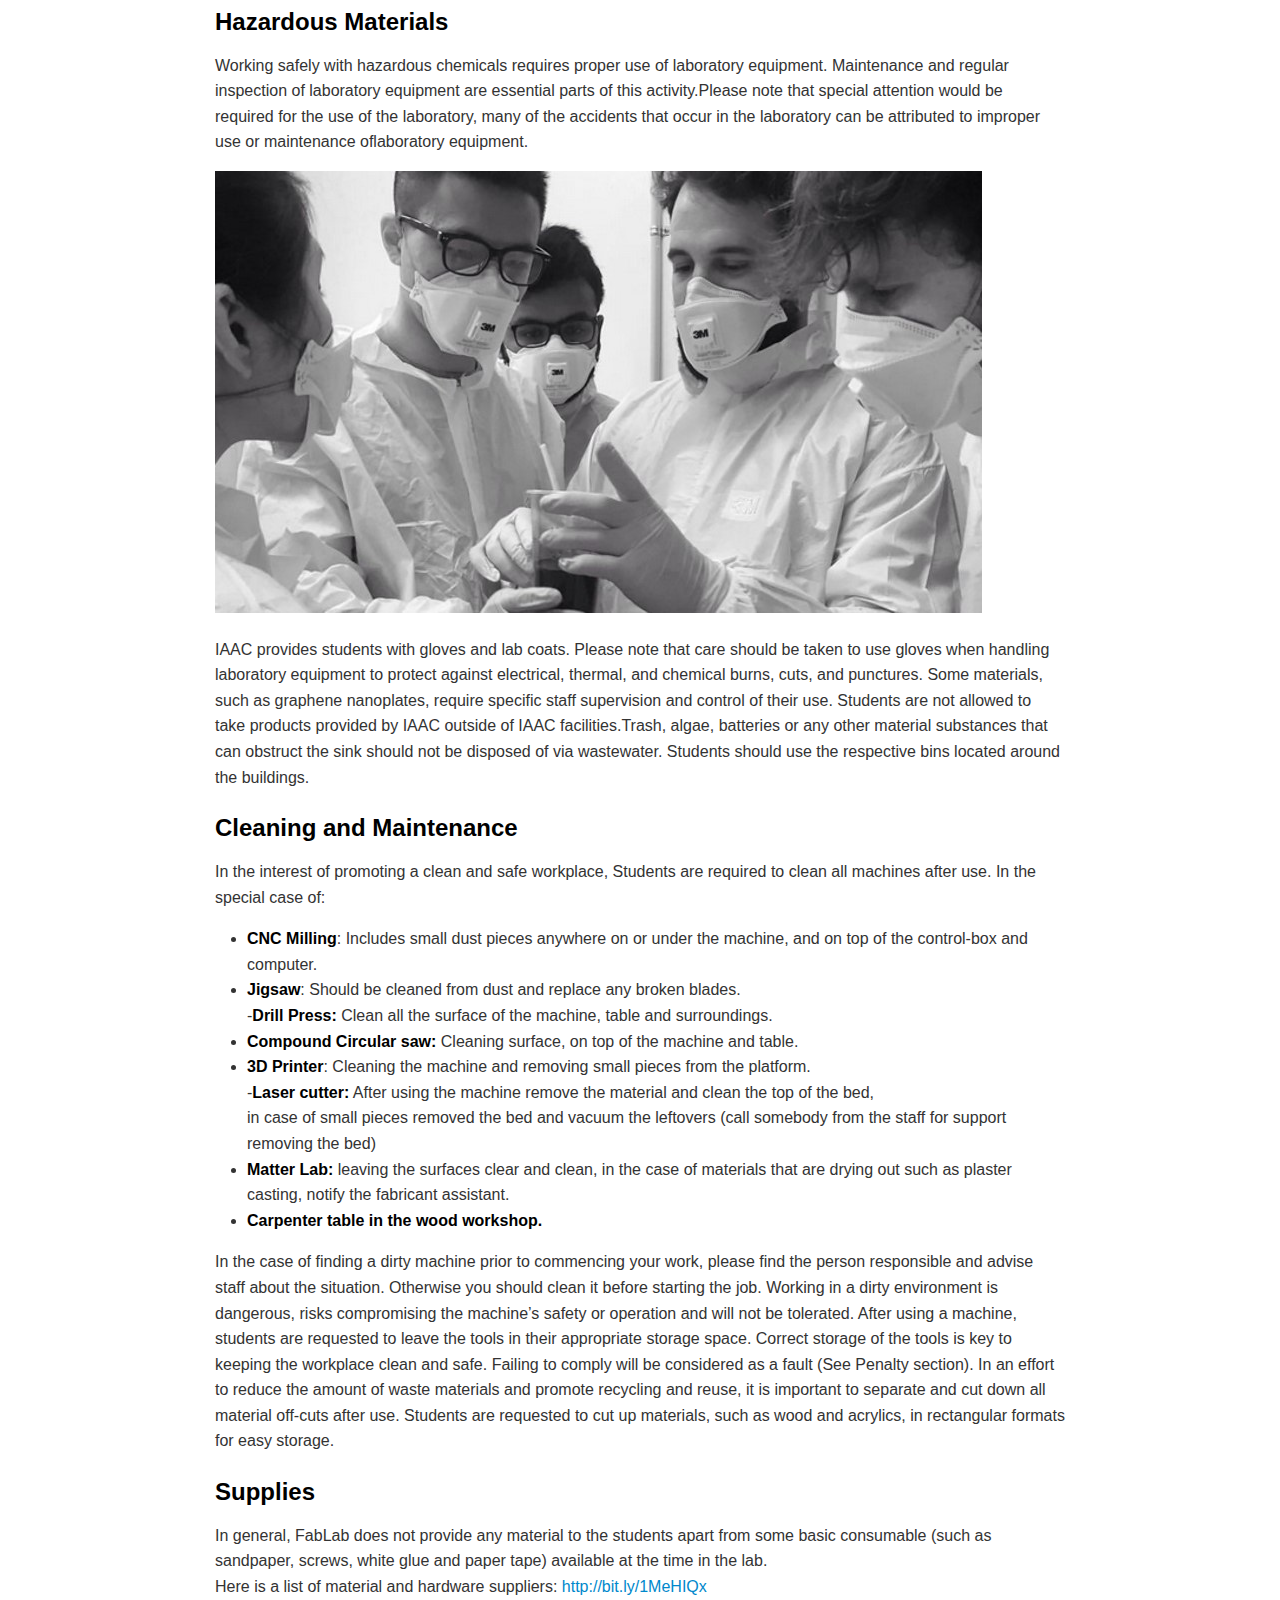
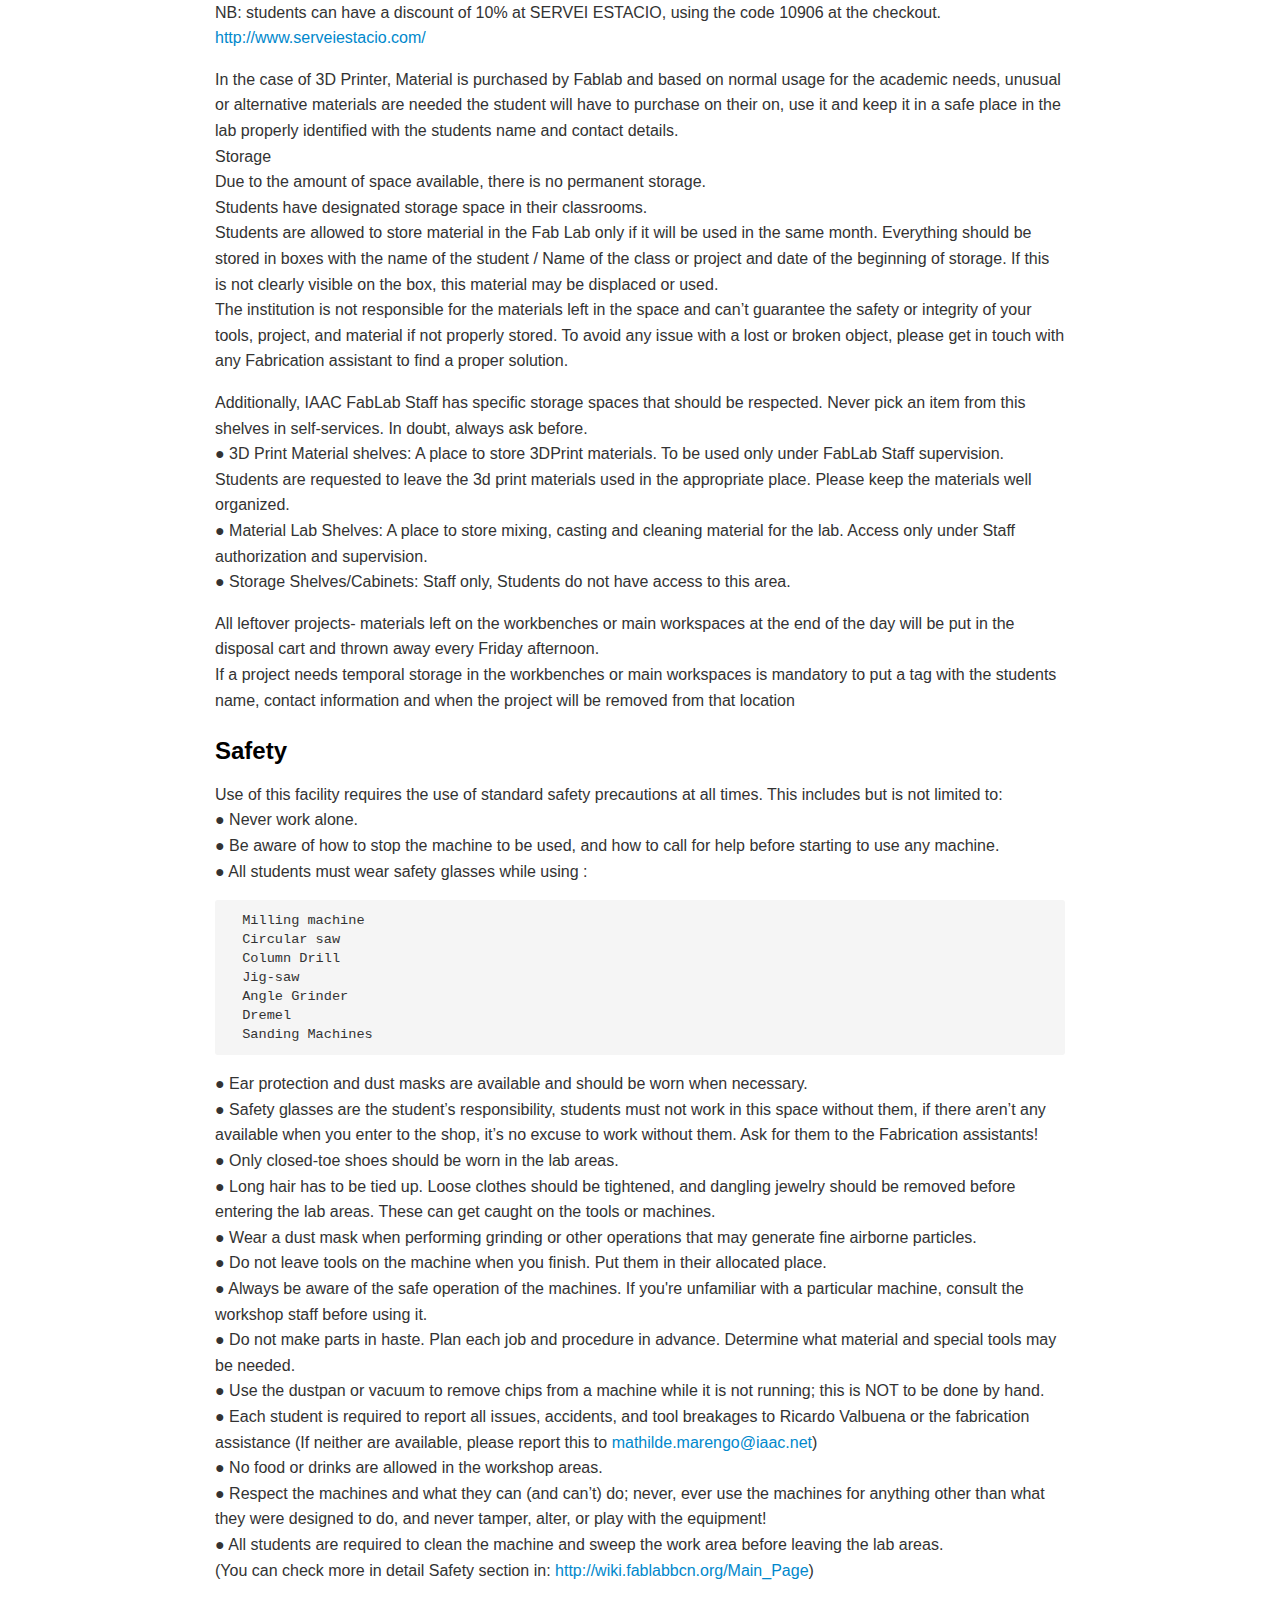
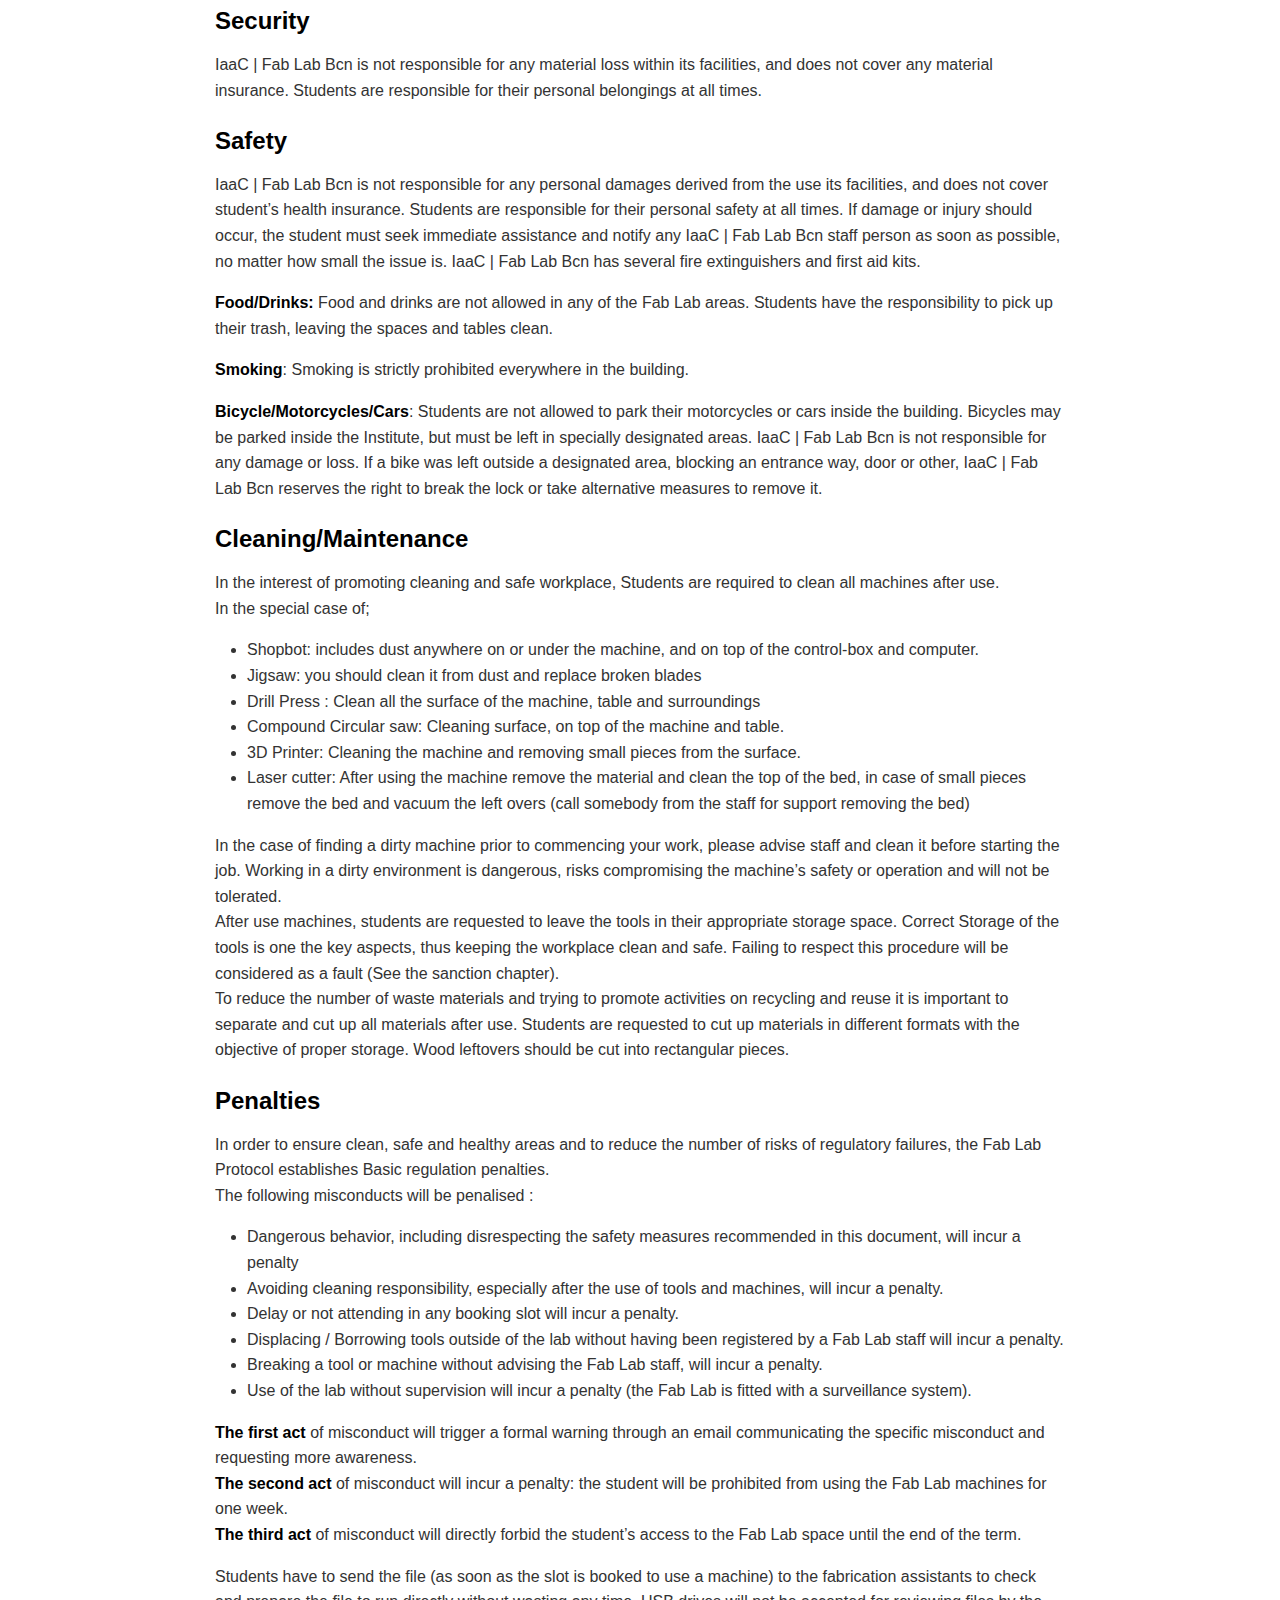
==== commit 5b386c62: "UPDATE TO 2022" ====
--- a/index.html
+++ b/index.html
@@ -1,394 +1,622 @@
-<!DOCTYPE html>
-<html>
-    <head>
-        <title>Fab Lab Protocol 2021-22</title>
-        <meta charset="utf-8">
-        <meta http-equiv="X-UA-Compatible" content="IE=edge,chrome=1">
-        <meta name="description" content="Demo project">
-        <meta name="viewport" content="width=device-width, initial-scale=1">
-        <link rel="stylesheet" href="css/bootstrap.css">
-        <style type="text/css"></style>
+<!DOCTYPE html><html><head>
+      <title>Fab Lab Protocol 2021-2022</title>
+      <meta charset="utf-8">
+      <meta name="viewport" content="width=device-width, initial-scale=1.0">
+
+      <link rel="stylesheet" href="file:///C:\Users\Freerider\.atom\packages\markdown-preview-enhanced\node_modules\@shd101wyy\mume\dependencies\katex\katex.min.css">
+
+
+
+
+
+
+
+
+
+      <style>
+      /**
+ * prism.js Github theme based on GitHub's theme.
+ * @author Sam Clarke
+ */
+code[class*="language-"],
+pre[class*="language-"] {
+  color: #333;
+  background: none;
+  font-family: Consolas, "Liberation Mono", Menlo, Courier, monospace;
+  text-align: left;
+  white-space: pre;
+  word-spacing: normal;
+  word-break: normal;
+  word-wrap: normal;
+  line-height: 1.4;
+
+  -moz-tab-size: 8;
+  -o-tab-size: 8;
+  tab-size: 8;
+
+  -webkit-hyphens: none;
+  -moz-hyphens: none;
+  -ms-hyphens: none;
+  hyphens: none;
+}
+
+/* Code blocks */
+pre[class*="language-"] {
+  padding: .8em;
+  overflow: auto;
+  /* border: 1px solid #ddd; */
+  border-radius: 3px;
+  /* background: #fff; */
+  background: #f5f5f5;
+}
+
+/* Inline code */
+:not(pre) > code[class*="language-"] {
+  padding: .1em;
+  border-radius: .3em;
+  white-space: normal;
+  background: #f5f5f5;
+}
+
+.token.comment,
+.token.blockquote {
+  color: #969896;
+}
+
+.token.cdata {
+  color: #183691;
+}
+
+.token.doctype,
+.token.punctuation,
+.token.variable,
+.token.macro.property {
+  color: #333;
+}
+
+.token.operator,
+.token.important,
+.token.keyword,
+.token.rule,
+.token.builtin {
+  color: #a71d5d;
+}
+
+.token.string,
+.token.url,
+.token.regex,
+.token.attr-value {
+  color: #183691;
+}
+
+.token.property,
+.token.number,
+.token.boolean,
+.token.entity,
+.token.atrule,
+.token.constant,
+.token.symbol,
+.token.command,
+.token.code {
+  color: #0086b3;
+}
+
+.token.tag,
+.token.selector,
+.token.prolog {
+  color: #63a35c;
+}
+
+.token.function,
+.token.namespace,
+.token.pseudo-element,
+.token.class,
+.token.class-name,
+.token.pseudo-class,
+.token.id,
+.token.url-reference .token.variable,
+.token.attr-name {
+  color: #795da3;
+}
+
+.token.entity {
+  cursor: help;
+}
+
+.token.title,
+.token.title .token.punctuation {
+  font-weight: bold;
+  color: #1d3e81;
+}
+
+.token.list {
+  color: #ed6a43;
+}
+
+.token.inserted {
+  background-color: #eaffea;
+  color: #55a532;
+}
+
+.token.deleted {
+  background-color: #ffecec;
+  color: #bd2c00;
+}
+
+.token.bold {
+  font-weight: bold;
+}
+
+.token.italic {
+  font-style: italic;
+}
+
+
+/* JSON */
+.language-json .token.property {
+  color: #183691;
+}
+
+.language-markup .token.tag .token.punctuation {
+  color: #333;
+}
+
+/* CSS */
+code.language-css,
+.language-css .token.function {
+  color: #0086b3;
+}
+
+/* YAML */
+.language-yaml .token.atrule {
+  color: #63a35c;
+}
+
+code.language-yaml {
+  color: #183691;
+}
+
+/* Ruby */
+.language-ruby .token.function {
+  color: #333;
+}
+
+/* Markdown */
+.language-markdown .token.url {
+  color: #795da3;
+}
+
+/* Makefile */
+.language-makefile .token.symbol {
+  color: #795da3;
+}
+
+.language-makefile .token.variable {
+  color: #183691;
+}
+
+.language-makefile .token.builtin {
+  color: #0086b3;
+}
+
+/* Bash */
+.language-bash .token.keyword {
+  color: #0086b3;
+}
+
+/* highlight */
+pre[data-line] {
+  position: relative;
+  padding: 1em 0 1em 3em;
+}
+pre[data-line] .line-highlight-wrapper {
+  position: absolute;
+  top: 0;
+  left: 0;
+  background-color: transparent;
+  display: block;
+  width: 100%;
+}
+
+pre[data-line] .line-highlight {
+  position: absolute;
+  left: 0;
+  right: 0;
+  padding: inherit 0;
+  margin-top: 1em;
+  background: hsla(24, 20%, 50%,.08);
+  background: linear-gradient(to right, hsla(24, 20%, 50%,.1) 70%, hsla(24, 20%, 50%,0));
+  pointer-events: none;
+  line-height: inherit;
+  white-space: pre;
+}
+
+pre[data-line] .line-highlight:before,
+pre[data-line] .line-highlight[data-end]:after {
+  content: attr(data-start);
+  position: absolute;
+  top: .4em;
+  left: .6em;
+  min-width: 1em;
+  padding: 0 .5em;
+  background-color: hsla(24, 20%, 50%,.4);
+  color: hsl(24, 20%, 95%);
+  font: bold 65%/1.5 sans-serif;
+  text-align: center;
+  vertical-align: .3em;
+  border-radius: 999px;
+  text-shadow: none;
+  box-shadow: 0 1px white;
+}
+
+pre[data-line] .line-highlight[data-end]:after {
+  content: attr(data-end);
+  top: auto;
+  bottom: .4em;
+}html body{font-family:"Helvetica Neue",Helvetica,"Segoe UI",Arial,freesans,sans-serif;font-size:16px;line-height:1.6;color:#333;background-color:#fff;overflow:initial;box-sizing:border-box;word-wrap:break-word}html body>:first-child{margin-top:0}html body h1,html body h2,html body h3,html body h4,html body h5,html body h6{line-height:1.2;margin-top:1em;margin-bottom:16px;color:#000}html body h1{font-size:2.25em;font-weight:300;padding-bottom:.3em}html body h2{font-size:1.75em;font-weight:400;padding-bottom:.3em}html body h3{font-size:1.5em;font-weight:500}html body h4{font-size:1.25em;font-weight:600}html body h5{font-size:1.1em;font-weight:600}html body h6{font-size:1em;font-weight:600}html body h1,html body h2,html body h3,html body h4,html body h5{font-weight:600}html body h5{font-size:1em}html body h6{color:#5c5c5c}html body strong{color:#000}html body del{color:#5c5c5c}html body a:not([href]){color:inherit;text-decoration:none}html body a{color:#08c;text-decoration:none}html body a:hover{color:#00a3f5;text-decoration:none}html body img{max-width:100%}html body>p{margin-top:0;margin-bottom:16px;word-wrap:break-word}html body>ul,html body>ol{margin-bottom:16px}html body ul,html body ol{padding-left:2em}html body ul.no-list,html body ol.no-list{padding:0;list-style-type:none}html body ul ul,html body ul ol,html body ol ol,html body ol ul{margin-top:0;margin-bottom:0}html body li{margin-bottom:0}html body li.task-list-item{list-style:none}html body li>p{margin-top:0;margin-bottom:0}html body .task-list-item-checkbox{margin:0 .2em .25em -1.8em;vertical-align:middle}html body .task-list-item-checkbox:hover{cursor:pointer}html body blockquote{margin:16px 0;font-size:inherit;padding:0 15px;color:#5c5c5c;background-color:#f0f0f0;border-left:4px solid #d6d6d6}html body blockquote>:first-child{margin-top:0}html body blockquote>:last-child{margin-bottom:0}html body hr{height:4px;margin:32px 0;background-color:#d6d6d6;border:0 none}html body table{margin:10px 0 15px 0;border-collapse:collapse;border-spacing:0;display:block;width:100%;overflow:auto;word-break:normal;word-break:keep-all}html body table th{font-weight:bold;color:#000}html body table td,html body table th{border:1px solid #d6d6d6;padding:6px 13px}html body dl{padding:0}html body dl dt{padding:0;margin-top:16px;font-size:1em;font-style:italic;font-weight:bold}html body dl dd{padding:0 16px;margin-bottom:16px}html body code{font-family:Menlo,Monaco,Consolas,'Courier New',monospace;font-size:.85em !important;color:#000;background-color:#f0f0f0;border-radius:3px;padding:.2em 0}html body code::before,html body code::after{letter-spacing:-0.2em;content:"\00a0"}html body pre>code{padding:0;margin:0;font-size:.85em !important;word-break:normal;white-space:pre;background:transparent;border:0}html body .highlight{margin-bottom:16px}html body .highlight pre,html body pre{padding:1em;overflow:auto;font-size:.85em !important;line-height:1.45;border:#d6d6d6;border-radius:3px}html body .highlight pre{margin-bottom:0;word-break:normal}html body pre code,html body pre tt{display:inline;max-width:initial;padding:0;margin:0;overflow:initial;line-height:inherit;word-wrap:normal;background-color:transparent;border:0}html body pre code:before,html body pre tt:before,html body pre code:after,html body pre tt:after{content:normal}html body p,html body blockquote,html body ul,html body ol,html body dl,html body pre{margin-top:0;margin-bottom:16px}html body kbd{color:#000;border:1px solid #d6d6d6;border-bottom:2px solid #c7c7c7;padding:2px 4px;background-color:#f0f0f0;border-radius:3px}@media print{html body{background-color:#fff}html body h1,html body h2,html body h3,html body h4,html body h5,html body h6{color:#000;page-break-after:avoid}html body blockquote{color:#5c5c5c}html body pre{page-break-inside:avoid}html body table{display:table}html body img{display:block;max-width:100%;max-height:100%}html body pre,html body code{word-wrap:break-word;white-space:pre}}.markdown-preview{width:100%;height:100%;box-sizing:border-box}.markdown-preview .pagebreak,.markdown-preview .newpage{page-break-before:always}.markdown-preview pre.line-numbers{position:relative;padding-left:3.8em;counter-reset:linenumber}.markdown-preview pre.line-numbers>code{position:relative}.markdown-preview pre.line-numbers .line-numbers-rows{position:absolute;pointer-events:none;top:1em;font-size:100%;left:0;width:3em;letter-spacing:-1px;border-right:1px solid #999;-webkit-user-select:none;-moz-user-select:none;-ms-user-select:none;user-select:none}.markdown-preview pre.line-numbers .line-numbers-rows>span{pointer-events:none;display:block;counter-increment:linenumber}.markdown-preview pre.line-numbers .line-numbers-rows>span:before{content:counter(linenumber);color:#999;display:block;padding-right:.8em;text-align:right}.markdown-preview .mathjax-exps .MathJax_Display{text-align:center !important}.markdown-preview:not([for="preview"]) .code-chunk .btn-group{display:none}.markdown-preview:not([for="preview"]) .code-chunk .status{display:none}.markdown-preview:not([for="preview"]) .code-chunk .output-div{margin-bottom:16px}.scrollbar-style::-webkit-scrollbar{width:8px}.scrollbar-style::-webkit-scrollbar-track{border-radius:10px;background-color:transparent}.scrollbar-style::-webkit-scrollbar-thumb{border-radius:5px;background-color:rgba(150,150,150,0.66);border:4px solid rgba(150,150,150,0.66);background-clip:content-box}html body[for="html-export"]:not([data-presentation-mode]){position:relative;width:100%;height:100%;top:0;left:0;margin:0;padding:0;overflow:auto}html body[for="html-export"]:not([data-presentation-mode]) .markdown-preview{position:relative;top:0}@media screen and (min-width:914px){html body[for="html-export"]:not([data-presentation-mode]) .markdown-preview{padding:2em calc(50% - 457px + 2em)}}@media screen and (max-width:914px){html body[for="html-export"]:not([data-presentation-mode]) .markdown-preview{padding:2em}}@media screen and (max-width:450px){html body[for="html-export"]:not([data-presentation-mode]) .markdown-preview{font-size:14px !important;padding:1em}}@media print{html body[for="html-export"]:not([data-presentation-mode]) #sidebar-toc-btn{display:none}}html body[for="html-export"]:not([data-presentation-mode]) #sidebar-toc-btn{position:fixed;bottom:8px;left:8px;font-size:28px;cursor:pointer;color:inherit;z-index:99;width:32px;text-align:center;opacity:.4}html body[for="html-export"]:not([data-presentation-mode])[html-show-sidebar-toc] #sidebar-toc-btn{opacity:1}html body[for="html-export"]:not([data-presentation-mode])[html-show-sidebar-toc] .md-sidebar-toc{position:fixed;top:0;left:0;width:300px;height:100%;padding:32px 0 48px 0;font-size:14px;box-shadow:0 0 4px rgba(150,150,150,0.33);box-sizing:border-box;overflow:auto;background-color:inherit}html body[for="html-export"]:not([data-presentation-mode])[html-show-sidebar-toc] .md-sidebar-toc::-webkit-scrollbar{width:8px}html body[for="html-export"]:not([data-presentation-mode])[html-show-sidebar-toc] .md-sidebar-toc::-webkit-scrollbar-track{border-radius:10px;background-color:transparent}html body[for="html-export"]:not([data-presentation-mode])[html-show-sidebar-toc] .md-sidebar-toc::-webkit-scrollbar-thumb{border-radius:5px;background-color:rgba(150,150,150,0.66);border:4px solid rgba(150,150,150,0.66);background-clip:content-box}html body[for="html-export"]:not([data-presentation-mode])[html-show-sidebar-toc] .md-sidebar-toc a{text-decoration:none}html body[for="html-export"]:not([data-presentation-mode])[html-show-sidebar-toc] .md-sidebar-toc ul{padding:0 1.6em;margin-top:.8em}html body[for="html-export"]:not([data-presentation-mode])[html-show-sidebar-toc] .md-sidebar-toc li{margin-bottom:.8em}html body[for="html-export"]:not([data-presentation-mode])[html-show-sidebar-toc] .md-sidebar-toc ul{list-style-type:none}html body[for="html-export"]:not([data-presentation-mode])[html-show-sidebar-toc] .markdown-preview{left:300px;width:calc(100% -  300px);padding:2em calc(50% - 457px -  150px);margin:0;box-sizing:border-box}@media screen and (max-width:1274px){html body[for="html-export"]:not([data-presentation-mode])[html-show-sidebar-toc] .markdown-preview{padding:2em}}@media screen and (max-width:450px){html body[for="html-export"]:not([data-presentation-mode])[html-show-sidebar-toc] .markdown-preview{width:100%}}html body[for="html-export"]:not([data-presentation-mode]):not([html-show-sidebar-toc]) .markdown-preview{left:50%;transform:translateX(-50%)}html body[for="html-export"]:not([data-presentation-mode]):not([html-show-sidebar-toc]) .md-sidebar-toc{display:none}
+/* Please visit the URL below for more information: */
+/*   https://shd101wyy.github.io/markdown-preview-enhanced/#/customize-css */
+
+      </style>
     </head>
-<body>
-    <div class="container">
-<h1><p>Fab Lab Protocol 2021-22</p></h1>
-<h1>Spaces</h1>
-<p>FabLabs are comprised of several areas with distinct uses</p>
-<h2>P59 Fab Lab Pujades 59</h2>
-<p><img width="90%" alt="image alt text" src="images/image_0.jpg" /></p>
+    <body for="html-export">
+      <div class="mume markdown-preview  ">
+      <h1 class="mume-header" id="p102-lab-protocol-of-use">P102 Lab Protocol of Use</h1>
+
+<p><img src="assets\fablab2.jpg" alt="fablab2"></p>
+<h2 class="mume-header" id="general-guidelines">General Guidelines</h2>
+
+<h3 class="mume-header" id="introduction">Introduction</h3>
+
+<p>IAAC, the Institute for advanced Architecture of Catalonia,  is a center for research, education, production and outreach; a platform that gathers several Projects:</p>
+<pre class="language-text">  &#x25CF;	AAG - Advanced Architecture Group; that hosts the Master courses
+  &#x25CF;	Fab City Research Lab, that includes Fab Lab Barcelona, and the Fab Academy Program
+  &#x25CF;	Valldaura Labs
+  &#x25CF;	Urban Science Lab
+</pre>
+<p>It has 3 campus:</p>
+<pre class="language-text">&#x25CF;	Pujades 102 (P102), where Fab Lab Barcelona is located
+&#x25CF;	Pujades 59 (P59) or IAAC Atelier
+&#x25CF;	Valldaura Labs, where the Green Fab Lab is located
+</pre>
+<p>You will have most of your activity happening in Pujades 102 building or P102.</p>
+<h4 class="mume-header" id="access-to-p102-fab-lab-barcelona">Access to P102 / Fab Lab Barcelona</h4>
+
+<p><strong>Opening Hours:</strong></p>
+<p>Students have <strong>access</strong> to IAAC Facilities from 9:00hs to 20:00hs.<br>
+<strong>Fabrication time</strong> from 10:00hs to 14:00hs and from 15:00hs to 19:00hs.<br>
+Secretary office hours for students, Monday to Thursday, from 15 to 16 pm.<br>
+Saturdays and Sundays, the Fab Lab Barcelona is <strong>closed</strong>.<br>
+It is absolutely** forbidden** to stay at IaaC overnight.</p>
+<p><strong>National Holidays</strong></p>
+<pre class="language-text"> 1 de enero A&#xF1;o Nuevo (E)
+ 6 de enero Reyes (E)
+10 de Abril, Viernes Santo (E)
+13 de abril, Pascua (A)
+1 de mayo Fiesta del Trabajo (E)
+24 Junio, San Juan
+15 Agosto, la Asuncion
+11 de Septiembre Diada Nacional de Catalu&#xF1;a (A)
+24 de setiembre Virgen de la Merc&#xE8; (L)
+12 de octubre Fiesta Nacional de Espa&#xF1;a (E)
+1 de noviembre Todos los Santos (E)
+6 de diciembre D&#xED;a de la Constituci&#xF3;n (E)
+8 de diciembre la Inmaculada (E)
+25 de diciembre Navidad (E)
+26 de diciembre San Esteban (A)
+</pre>
+<p><strong>IaaC Access Card</strong><br>
+When you arrive at IAAC you will be provided with an electronic access card to enter the premises. For the access card, you will have to pay a 20&#x20AC; deposit, to be reimbursed when you return the item. Specific Annex at the end of the document.</p>
+<h2 class="mume-header" id="spaces">Spaces</h2>
+
+<p>IAAC offers the P102 facilities to the following students:</p>
+<pre class="language-text">    &#x25CF;	MDEF students
+    &#x25CF;	Fab Academy students
+    &#x25CF;	Fabricademy students
+    &#x25CF;	Workshop and Bootcamp students
+</pre>
+<p>P102 is comprised by several areas with distinct uses:</p>
+<h4 class="mume-header" id="p102-fab-lab-pujades-102-floor-plan">P102 - Fab Lab  Pujades 102 - floor plan</h4>
+
+<p><img src="assets\Screenshot%202022-01-24%20142346.jpg" alt="Screenshot 2022-01-24 142346"></p>
+<p>&#x25CF; <strong>Laser Area</strong>: Only students who have a machine booking are allowed to use this area under staff supervision during the students open hours.<br>
+&#x25CF; <strong>CNC area</strong>: Students are allowed to use this area only under staff supervision and during students open hours.<br>
+&#x25CF; <strong>Electronics and FAC Studio</strong>: This classroom is reserved for staff and Fab Academy students only.<br>
+&#x25CF; <strong>MDEF classroom</strong>: This classroom is reserved for staff and MDEF students only.<br>
+&#x25CF; <strong>3D printing room / Electronics</strong>: Only students who have a machine booking are allowed to use this area under staff supervision during the students open hours.<br>
+&#x25CF; <strong>Kuka Area</strong>: This area is reserved for staff only.<br>
+&#x25CF; <strong>Adaptable Area</strong>: this is a multipurpose area, you can use it only as a &#x201C;hot-desk&#x201D; and only if its available. No permanent projects or objects should be left in this area.<br>
+&#x25CF; <strong>Fabricademy classroom</strong>: this is your classroom and studio, you will have access to this room in the opening hours of IAAC and for the length of the course.</p>
+<p><em>People not using the machines are not allowed to remain in the areas surrounding the machines: Please keep the space free for other students using the space.<br>
+Tools and machines each have a designated area: Please keep it organized for others.<br>
+The lack of respect of these rules, leading to disorganization in the Lab, will be penalised. (see chapter &#x201C;Penalties&#x201D; at the end of this document)</em></p>
+<h4 class="mume-header" id="machines">Machines</h4>
+
+<p>P102 offers student access to the following machines:</p>
+<p><strong>On request :</strong><br>
+&#x25CF; Power tool set for wood (Jigsaw, Circular saw, Orbital &amp; Belt sander, Router, Drill. etc...)<br>
+&#x25CF; Electronic equipment (Camera, Tripod, Lights, Projectors etc)</p>
+<h5 class="mume-header" id="via-booking-system-minimum-24h-in-advance">Via booking system (minimum 24h in advance) :</h5>
+
+<p><strong>Laser Cutters</strong>:</p>
+<p><img src="assets\big_124314-1055005.jpg" alt="big_124314-1055005"><br>
+Trotec speedy 300  Trotec speedy 400</p>
+<p><strong>CNC Milling machine</strong><br>
+Raptor XSL CNC<br>
+<img src="assets\64456-16040484.webp" alt="64456-16040484">STEP</p>
+<p><strong>3D printers</strong>:<br>
+<img src="assets\image_21.jpg" alt="image_21"><br>
+Ender3 (x3)<br>
+Creality CR-10<br>
+Hypercube Evo<br>
+Formlab<br>
+Prusa i3<br>
+Photon S</p>
+<p><strong>CNC Precision Milling machine:</strong><br>
+<img src="assets\roland-mono-fab-srm-20-p80713057_2.png" alt="roland-mono-fab-srm-20-p80713057_2"><br>
+Monofab SRM 20 (x2)<br>
+<img src="assets\mdx20.jpg" alt="mdx20"><br>
+MDX-20<br>
+<img src="assets\61jUn4SAGeL._AC_SY355__kwmm3k2x2.jpg" alt="61jUn4SAGeL._AC_SY355_"><br>
+CNC 1810</p>
+<p><strong>Vinyl cutter</strong>:<br>
+<img src="assets\image_10.jpg" alt="image_10"><br>
+GX-24 Camm Servo<br>
+<img src="assets\plotter-de-corte-30-5cm-silhouette-cameo-3_iee2zdvxd.jpg" alt="plotter-de-corte-30-5cm-silhouette-cameo-3"><br>
+Silhoutte Cameo</p>
+<p><strong>Others</strong><br>
+<img src="assets\image_11_phxv3v87p.png" alt="image_11"><br>
+Vacuum Press<br>
+<img src="assets\image_12.jpg" alt="image_12"><br>
+Large Oven<br>
++<br>
+Vulcano Kilhn</p>
+<h5 class="mume-header" id="via-email-min-48h-before">Via email (min 48h before):</h5>
+
+<p><img src="assets\image_13.jpg" alt="image_13"><br>
+Bandsaw for Metal<br>
+<img src="assets\image_15.jpg" alt="image_15"><br>
+Power Tool set for metal</p>
+<h3 class="mume-header" id="basic-tools-in-free-access">Basic Tools in free access</h3>
+
+<p>Some basic tools (Rulers, Clamps, Hammers, etc&#x2026;) are accessible in the dusty/CNC area as a complement of your student&#x2019;s toolkit.<br>
+Students are requested to leave the tools used in his appropriate place marked in the designated area of their shelves.<br>
+Tools should remain within the fablab area, in their respective room. Taking tools out of the lab without explicit permission will be penalised (see chapter &#x201C;Penalties&#x201D; at the end of this document</p>
+<h3 class="mume-header" id="power-tools-and-equipment-on-request">Power Tools and equipment on request</h3>
+
+<p>Power tools (Drill, Sander, ScrewDriver etc..) and some electronic equipment (Camera, power supply, Tripod, etc...) are available by request from the fab lab assistant. To keep the lab tools well organized and the process safe, students should request help from fabrication assistants.</p>
+<p>The students should give their ID as a deposit for the tool in case of borrowing the tool out of the workshop area. This will be returned after student brings the tool back. The process includes the registration in our database of this equipment borrowing.<br>
+All borrowed tools need to be given back in the time frame agreed.</p>
+<p>Typical time frames:<br>
+&#x25CF; Manual &amp; Power tools 	= by the end of the day (before 8 pm)<br>
+&#x25CF; Equipment 		= within 24 hours<br>
+In case a student fails to do so he or she will be responsible to replace the item. Any misuse, loss or damage have to be noticed by informing one of the fabrication assistants. Failing to do so will be considered as a fault (See Penalty section).</p>
+<h3 class="mume-header" id="staff">Staff</h3>
+
+<p>Fabricademy and Fab Academy are part of our educational offer and as such is part of the FLU: Future Learning Unit.<br>
+Your references for Fabricademy are:</p>
+<pre class="language-text">  &#x25CF;	Anastasia Pistofidou: program Director
+  &#x25CF;	Josep Mart&#xED;: Instructor and tech support
+</pre>
+<p>Your references for Fab Academy are:</p>
+<pre class="language-text">&#x25CF;	Santiago Fuentemilla: Program Director
+&#x25CF;	Eduardo Chamorro: Lead Instructor
+</pre>
+<p>The rest of the Fab Lab Barcelona will be happy to support you in any regard.</p>
+<pre class="language-text">  You can contact us via info@fablabbcn.org
+</pre>
+<h3 class="mume-header" id="booking-system">Booking System</h3>
+
+<p>To be able to organize ourselves, we have a Booking System, that organizes our machining time. This booking system is used to book the Digital Fabrication Machines.</p>
+<p><img src="assets\Screenshot%202022-01-24%20143553.jpg" alt="Screenshot 2022-01-24 143553"></p>
+<p>To use any Digital Fabrication machine, you need to book it.  To book any machine you must have all the below things done:</p>
+<ol>
+<li>Sign these terms and conditions</li>
+<li>Have training in the use of EVERY MACHINE</li>
+<li>Pass the online test to use each machine</li>
+<li>Your name must be added to the trained user list.</li>
+<li><strong>You can only book machines during the FabLab Open days in 2022 will be Tuesdays and Fridays</strong></li>
+</ol>
+<p><strong>Online Booking System Instructions</strong></p>
+<p>To make your reservation, go to <a href="https://fablabbcn.simplybook.it/v2/">https://fablabbcn.simplybook.it/v2/</a><br>
+1&#xBA;  Select the duration of the service you need depending of the machine (30 min, 1 or 2 hours).<br>
+2&#xBA;  Select the machine you want to use: milling machine, laser cutter, 3D printer or Kuka.<br>
+3&#xBA;  Select the date and time: first, click the desired day in the calendar and you&apos;ll see available time slots on the right, click the one that suits you.<br>
+4&#xBA;  Fill in your name (use your full, real name, otherwise the slot will be cancelled), email and phone number.<br>
+5&#xBA;  To finish, click &quot;BOOK NOW&quot;.</p>
+<p><em>Important Rules and Conditions</em><br>
+Failure to respect the rules and conditions pertaining to the booking system will result in a cancellation of the booking by staff. Repetitive misuse of the booking system will be<br>
+considered a fault (See Penalty section).</p>
+<h5 class="mume-header" id="machines-1">Machines</h5>
+
+<p>&#x25CF; Students are not allowed to use more than one slot per machine per day.<br>
+&#x25CF; Students are not allowed to use more than four slots per machine per month.<br>
+&#x25CF; Students cannot use machines without supervision.<br>
+&#x25CF; It&apos;s not allowed for the students to use the machines for personal projects or external<br>
+projects.<br>
+&#x25CF; Please verify that the machine requested is booked using the booking system of the<br>
+appropriate lab/facility.<br>
+&#x25CF; The person who makes the reservation will be the only one allowed to use the time slot.<br>
+Reservations are non-transferable. Failing to comply will automatically cancel the<br>
+booking.<br>
+&#x25CF; Students should come with a file prepared beforehand and ready to launch at the<br>
+beginning of their slot.<br>
+&#x25CF; It is mandatory to have your files in Rhino v6 file, .DXF or .STL to properly use the<br>
+machines.<br>
+&#x25CF; Punctuality is important to allow everyone fair use of the space. You are requested to<br>
+come 10 min before your reservation to prepare your material and file. Any delay will<br>
+shorten that student&#x2019;s fabrication time on the machine. A delay of more than 15 minutes<br>
+automatically results in a cancelled reservation. Missing your reservation without<br>
+notifying Fab lab staff will be considered as a fault (See Penalties section).<br>
+&#x25CF; If your project requires more time than what is allocated, it is obligatory to contact your<br>
+assigned fabrication expert and <a href="mailto:fabrication.support@iaac.net">fabrication.support@iaac.net</a> with the files you need to<br>
+print, cut or mill along with a description of the material to be used.<br>
+&#x25CF; Students should always keep workspaces clean after use and return any tools.<br>
+&#x25CF; Bring your own material (unless you are using the 3D printers, see Supplies section) .<br>
+&#x25CF; Always stay attentive and practice safe machine usage (See Safety)!</p>
+<h5 class="mume-header" id="lending-tools">Lending tools</h5>
+
+<p>&#x25CF; The person renting the equipment will be the one responsible to return it in proper<br>
+working condition. In the case of group work, one member will need to be designated<br>
+as the one responsible to rent out and return the tool in good working order.<br>
+&#x25CF; All rented tools need to be given back in the time frame agreed.<br>
+&#x25CF; In case a tool is damaged or broken, the student responsible should inform the Fab<br>
+team. Not inform about the damage or the bad conditions tool will be automatically<br>
+penalised (See Penalties section). In case of damage, the respective students are liable<br>
+to replace the tools.</p>
+<p><strong>Failing to comply with any of these rules will invalidate the booking and will be penalized.</strong></p>
+<h5 class="mume-header" id="other-machine-and-tools-via-email-request">Other machine and tools via email request</h5>
+
+<p>IAAC owns many other tools that students are allowed to use if available (not already in use by other IAAC activities) and if staff is available for support (most of these machines need specific staff supervision).<br>
+If you wish to use one of this specific tools, please explain your needs and your schedule.<br>
+Plan well ahead, and make your request at least 48h before needed.<br>
+We are happy to offer the best possible for your project but can&#x2019;t guarantee that those machines are available.</p>
+<h3 class="mume-header" id="hazardous-materials">Hazardous Materials</h3>
+
+<p>Working safely with hazardous chemicals requires proper use of laboratory equipment. Maintenance and regular inspection of laboratory equipment are essential parts of this activity.Please note that special attention would be required for the use of the laboratory, many of the accidents that occur in the laboratory can be attributed to improper use or maintenance oflaboratory equipment.</p>
+<p><img src="assets\Screenshot%202022-01-24%20143133.jpg" alt="Screenshot 2022-01-24 143133"></p>
+<p>IAAC provides students with gloves and lab coats. Please note that care should be taken to use gloves when handling laboratory equipment to protect against electrical, thermal, and chemical burns, cuts, and punctures. Some materials, such as graphene nanoplates, require specific staff supervision and control of their use. Students are not allowed to take products provided by IAAC outside of IAAC facilities.Trash, algae, batteries or any other material substances that can obstruct the sink should not be disposed of via wastewater. Students should use the respective bins located around the buildings.</p>
+<h3 class="mume-header" id="cleaning-and-maintenance">Cleaning and Maintenance</h3>
+
+<p>In the interest of promoting a clean and safe workplace, Students are required to clean all machines after use. In the special case of:</p>
 <ul>
-<li>Central Space (Clean Area): A place to work on assembling your project together in a spacious, calm and clean area. It is forbidden the use of power tools and noisy/dusty machines here. </li>
-<li>
-<p>CNC / Wood workshop (Dusty Area): A place to work with noise and dust. This is the place to use the CNC Milling (ShopBot MTC on the booking system), wood power tools (Jigsaw, Circular saw, Belt sander, Router, Circular sander, Column driller, etc… on request), and some hand tools (Hammer/ Drill/ Saw/ Rulers/ Cutters/ Chisels, on free access).
-All the people who want to use the machines in this area should wear the proper clothing and follow the security measures at all times (see General Safety section)</p>
-</li>
-<li>
-<p>Laser Area: A place to work with  laser cutters. This is the place to use both Laser Cutters (Epilog XT Legend 36 + LaserPro Spirit GE on the booking system). Be careful to avoid looking at the laser beams and keep the door closed until total extraction of smoke, always stay next to the machine and in case flames are produced press the red button and call somebody from the staff. Don’t stay in this area if you don’t use the machines. Please remove all your leftovers pieces after using the machines. </p>
-</li>
-<li>Robot Area: A place to experiment with automation. Due to the inherent risk encountered in this area, students are requested to access it ONLY after approval AND under supervision of the staff.     </li>
-<li>3D printing and electronics room (Delicate Area): A place to work on smaller objects. This is the home for 3D printers and the place to work with electronics tools (Power supply, soldering iron, potentiometer, etc… ). Keep this small area clean and free for others to use. </li>
-<li>Material Lab (Dirty Area): A place to work with dirty and toxic materials (See toxic materials section below). This is the place to do any molding + casting, material experiments, paintings etc.. </li>
-<li>Staff office: Students are not allowed to work or enter in this area, it is reserved for staff only.
-Toxic Materials: Polyester Resin/Epoxy Resin/Composites/Molding and Casting products/Disolvents/Contact Glue (If you're not sure about a material please contact somebody from the staff) </li>
+<li><strong>CNC Milling</strong>: Includes small dust pieces anywhere on or under the machine, and on top of the control-box and computer.</li>
+<li><strong>Jigsaw</strong>: Should be cleaned from dust and replace any broken blades.<br>
+-<strong>Drill Press:</strong> Clean all the surface of the machine, table and surroundings.</li>
+<li><strong>Compound Circular saw:</strong> Cleaning surface, on top of the machine and table.</li>
+<li><strong>3D Printer</strong>: Cleaning the machine and removing small pieces from the platform.<br>
+-<strong>Laser cutter:</strong> After using the machine remove the material and clean the top of the bed,<br>
+in case of small pieces removed the bed and vacuum the leftovers (call somebody from the staff for support removing the bed)</li>
+<li><strong>Matter Lab:</strong> leaving the surfaces clear and clean, in the case of materials that are drying out such as plaster casting, notify the fabricant assistant.</li>
+<li><strong>Carpenter table in the wood workshop.</strong></li>
 </ul>
-<h2>P102 Fab Lab  Pujades 102</h2>
-<p><img width="90%" alt="image alt text" src="images/image_1.jpg" /></p>
+<p>In the case of finding a dirty machine prior to commencing your work, please find the person responsible and advise staff about the situation. Otherwise you should clean it before starting the job. Working in a dirty environment is dangerous, risks compromising the machine&#x2019;s safety or operation and will not be tolerated. After using a machine, students are requested to leave the tools in their appropriate storage space. Correct storage of the tools is key to keeping the workplace clean and safe. Failing to comply will be considered as a fault (See Penalty section). In an effort to reduce the amount of waste materials and promote recycling and reuse, it is important to separate and cut down all material off-cuts after use. Students are requested to cut up materials, such as wood and acrylics, in rectangular formats for easy storage.</p>
+<h3 class="mume-header" id="supplies">Supplies</h3>
+
+<p>In general, FabLab does not provide any material to the students apart from some basic consumable (such as sandpaper, screws, white glue and paper tape) available at the time in the lab.<br>
+Here is a list of material and hardware suppliers: <a href="http://bit.ly/1MeHIQx">http://bit.ly/1MeHIQx</a><br>
+NB: students can have a discount of 10% at SERVEI ESTACIO, using the code 10906 at the checkout. <a href="http://www.serveiestacio.com/">http://www.serveiestacio.com/</a></p>
+<p>In the case of 3D Printer, Material is purchased by Fablab and based on normal usage for the academic needs, unusual or alternative materials are  needed the student will have to purchase on their on, use it and keep it in a safe place in the lab properly identified with the students name and contact details.<br>
+Storage<br>
+Due to the amount of space available, there is no permanent storage.<br>
+Students have designated storage space in their classrooms.<br>
+Students are allowed to store material in the Fab Lab only if it will be used in the same month. Everything should be stored in boxes with the name of the student / Name of the class or project and date of the beginning of storage. If this is not clearly visible on the box, this material may be displaced or used.<br>
+The institution is not responsible for the materials left in the space and can&#x2019;t guarantee the safety or integrity of your tools, project, and material if not properly stored. To avoid any issue with a lost or broken object, please get in touch with any Fabrication assistant to find a proper solution.</p>
+<p>Additionally, IAAC FabLab Staff has specific storage spaces that should be respected. Never pick an item from this shelves in self-services.  In doubt, always ask before.<br>
+&#x25CF; 3D Print Material shelves: A place to store 3DPrint materials. To be used only under FabLab Staff supervision. Students are requested to leave the 3d print materials used in the appropriate place. Please keep the materials well organized.<br>
+&#x25CF; Material Lab Shelves: A place to store mixing, casting and cleaning material for the lab. Access only under Staff authorization and supervision.<br>
+&#x25CF; Storage Shelves/Cabinets:  Staff only, Students do not have access to this area.</p>
+<p>All leftover projects- materials left on the workbenches or main workspaces at the end of the day will be put in the disposal cart and thrown away every Friday afternoon.<br>
+If a project needs temporal storage in the workbenches or main workspaces is mandatory to put a tag with the students name, contact information and when the project will be removed from that location</p>
+<h3 class="mume-header" id="safety">Safety</h3>
+
+<p>Use of this facility requires the use of standard safety precautions at all times. This includes but is not limited to:<br>
+&#x25CF; Never work alone.<br>
+&#x25CF; Be aware of how to stop the machine to be used, and how to call for help before starting to use any machine.<br>
+&#x25CF; All students must wear safety glasses while using :</p>
+<pre class="language-text">  Milling machine
+  Circular saw
+  Column Drill
+  Jig-saw
+  Angle Grinder
+  Dremel
+  Sanding Machines
+</pre>
+<p>&#x25CF; Ear protection and dust masks are available and should be worn when necessary.<br>
+&#x25CF; Safety glasses are the student&#x2019;s responsibility, students must not work in this space without them, if there aren&#x2019;t any available when you enter to the shop, it&#x2019;s no excuse to work without them. Ask for them to the Fabrication assistants!<br>
+&#x25CF; Only closed-toe shoes should be worn in the lab areas.<br>
+&#x25CF; Long hair has to be tied up. Loose clothes should be tightened, and dangling jewelry should be removed before entering the lab areas. These can get caught on the tools or machines.<br>
+&#x25CF; Wear a dust mask when performing grinding or other operations that may generate fine airborne particles.<br>
+&#x25CF; Do not leave tools on the machine when you finish. Put them in their allocated place.<br>
+&#x25CF; Always be aware of the safe operation of the machines. If you&apos;re unfamiliar with a particular machine, consult the workshop staff before using it.<br>
+&#x25CF; Do not make parts in haste. Plan each job and procedure in advance. Determine what material and special tools may be needed.<br>
+&#x25CF; Use the dustpan or vacuum to remove chips from a machine while it is not running; this is NOT to be done by hand.<br>
+&#x25CF; Each student is required to report all issues, accidents, and tool breakages to Ricardo Valbuena or the fabrication assistance (If neither are available, please report this to <a href="mailto:mathilde.marengo@iaac.net">mathilde.marengo@iaac.net</a>)<br>
+&#x25CF; No food or drinks are allowed in the workshop areas.<br>
+&#x25CF; Respect the machines and what they can (and can&#x2019;t) do; never, ever use the machines for anything other than what they were designed to do, and never tamper, alter, or play with the equipment!<br>
+&#x25CF; All students are required to clean the machine and sweep the work area before leaving the lab areas.<br>
+(You can check more in detail Safety section in: <a href="http://wiki.fablabbcn.org/Main_Page">http://wiki.fablabbcn.org/Main_Page</a>)</p>
+<h3 class="mume-header" id="security">Security</h3>
+
+<p>IaaC | Fab Lab Bcn is not responsible for any material loss within its facilities, and does not cover any material insurance. Students are responsible for their personal belongings at all times.</p>
+<h3 class="mume-header" id="safety-1">Safety</h3>
+
+<p>IaaC | Fab Lab Bcn is not responsible for any personal damages derived from the use its facilities, and does not cover student&#x2019;s health insurance. Students are responsible for their personal safety at all times. If damage or injury should occur, the student must seek immediate assistance and notify any IaaC | Fab Lab Bcn staff person as soon as possible, no matter how small the issue is. IaaC | Fab Lab Bcn has several fire extinguishers and first aid kits.</p>
+<p><strong>Food/Drinks:</strong> Food and drinks are not allowed in any of the Fab Lab areas. Students have the responsibility to pick up their trash, leaving the spaces and tables clean.</p>
+<p><strong>Smoking</strong>: Smoking is strictly prohibited everywhere in the building.</p>
+<p><strong>Bicycle/Motorcycles/Cars</strong>: Students are not allowed to park their motorcycles or cars inside the building. Bicycles may be parked inside the Institute, but must be left in specially designated areas. IaaC | Fab Lab Bcn is not responsible for any damage or loss. If a bike was left outside a designated area, blocking an entrance way, door or other, IaaC | Fab Lab Bcn reserves the right to break the lock or take alternative measures to remove it.</p>
+<h3 class="mume-header" id="cleaningmaintenance">Cleaning/Maintenance</h3>
+
+<p>In the interest of promoting cleaning and safe workplace, Students are required to clean all machines after use.<br>
+In the special case of;</p>
 <ul>
-<li>Laser room: Only students who have a machine booking are allowed to use this area under staff supervision during the Master student open hours.</li>
-<li>CNC area: Students are allowed to use this area only under staff supervision and during Master student open hours.</li>
-<li>Fab Academy classroom: Students are not allowed to work in this area, it is reserved for staff and Fab Academy students only.</li>
-<li>Fab Lab office: Students are not allowed to work or enter in this area, it is reserved for staff only.</li>
-<li>3D printing room: Only students who have a machine booking are allowed to use this area under staff supervision during the Master student open hours.
-People not using the machines are not allowed in any of the Fab lab Areas: Please keep the space free for others.</li>
+<li>Shopbot:  includes dust anywhere on or under the machine, and on top of the control-box and computer.</li>
+<li>Jigsaw: you should clean it from dust and replace broken blades</li>
+<li>Drill Press : Clean all the surface of the machine, table  and surroundings</li>
+<li>Compound Circular saw: Cleaning surface, on top of the machine and table.</li>
+<li>3D Printer: Cleaning the machine and removing small pieces from the surface.</li>
+<li>Laser cutter: After using the machine remove the material and clean the top of the bed, in case of small pieces remove the bed and vacuum the left overs (call somebody from the staff for support removing the bed)</li>
 </ul>
-<p>Tools and machines have each a designated area: Please keep it organized for others. </p>
-<p>Non-respect of these rules, leading to disorganization in the Lab, will be penalised. (see chapter "Penalties" at the end of this document)</p>
-<h1>Machines</h1>
-<p>IAAC offers student access to the following machines:</p>
-<h3>On request :</h3>
+<p>In the case of finding a dirty machine prior to commencing your work, please advise staff and clean it before starting the job. Working in a dirty environment is dangerous, risks compromising the machine&#x2019;s safety or operation and will not be tolerated.<br>
+After use machines, students are requested to leave the tools in their appropriate storage space. Correct Storage of the tools is one the key aspects, thus keeping the workplace clean and safe. Failing to respect this procedure will be considered as a fault (See the sanction chapter).<br>
+To reduce the number of waste materials and trying to promote activities on recycling and reuse it is important to separate and cut up all materials after use. Students are requested to cut up materials in different formats with the objective of proper storage. Wood leftovers should be cut into rectangular pieces.</p>
+<h3 class="mume-header" id="penalties">Penalties</h3>
+
+<p>In order to ensure  clean, safe and healthy areas and to reduce the number of risks of regulatory failures, the Fab Lab Protocol establishes Basic regulation penalties.<br>
+The following misconducts will be penalised :</p>
 <ul>
-<li>
-<p>Power tool set for wood (Jigsaw, Circular saw, Orbital &amp; Belt sander, Router, Drill. etc...)</p>
-</li>
-<li>
-<p>Electronic equipment (Camera, Tripod, Lights, Projectors etc)</p>
-</li>
+<li>Dangerous behavior, including disrespecting the safety measures recommended in this document, will incur a penalty</li>
+<li>Avoiding cleaning responsibility, especially after the use of tools and machines, will incur a penalty.</li>
+<li>Delay or not attending in any booking slot will incur a penalty.</li>
+<li>Displacing / Borrowing tools outside of the lab without having been registered by a  Fab Lab staff will incur a penalty.</li>
+<li>Breaking a tool or machine without advising the Fab Lab staff, will incur a penalty.</li>
+<li>Use of the lab without supervision will incur a penalty (the Fab Lab is fitted with a surveillance system).</li>
 </ul>
-<h3>Via booking system (min 24h before) :</h3>
-<ul>
-<li>Laser Cutters - Epilog XT Legend 36 + LaserPro Spirit GE</li>
-</ul>
-<p><img alt="image alt text" src="images/image_2.jpg" />
-<img alt="image alt text" src="images/image_3.jpg" /></p>
-<ul>
-<li>CNC Milling machine – ShopBot MTC</li>
-</ul>
-<p><img alt="image alt text" src="images/image_4.jpg" /></p>
-<ul>
-<li>3D printers - Zortrax (x2)</li>
-</ul>
-<p><img alt="image alt text" src="images/image_5.jpg" /></p>
-<ul>
-<li>7 Axis Industrial Robotic Arm - Kuka KR150 / L110</li>
-</ul>
-<p><img alt="image alt text" src="images/image_6.jpg" /></p>
-<h3>Via email (min 48h before):</h3>
-<ul>
-<li>Laser Cutter - Multicam 2000 </li>
-</ul>
-<p><img alt="image alt text" src="images/image_7.jpg" /></p>
-<ul>
-<li>CNC Milling machine – ShopBot ATC</li>
-</ul>
-<p><img alt="image alt text" src="images/image_8.jpg" /></p>
-<ul>
-<li>CNC Precision Milling machine - Monofab SRM 20 (x2)</li>
-</ul>
-<p><img alt="image alt text" src="images/image_9.jpg" /></p>
-<ul>
-<li>Vinyl cutter GX-24 Camm Servo</li>
-</ul>
-<p><img alt="image alt text" src="images/image_10.jpg" /></p>
-<ul>
-<li>Vacuum Press </li>
-</ul>
-<p><img alt="image alt text" src="images/image_11.png" /></p>
-<ul>
-<li>Large Oven </li>
-</ul>
-<p><img alt="image alt text" src="images/image_12.jpg" /></p>
-<ul>
-<li>Bandsaw for Metal </li>
-</ul>
-<p><img alt="image alt text" src="images/image_13.jpg" /></p>
-<ul>
-<li>Power Tool set for metal</li>
-</ul>
-<h2><img alt="image alt text" src="images/image_14.png" /> <img alt="image alt text" src="images/image_15.jpg" /><img alt="image alt text" src="images/image_16.jpg" /></h2>
-<h2>Basic Tools in free access</h2>
-<img alt="image alt text" src="images/image_17.jpg" />
-<p>Some basic tools (Rulers, Clamps, Hammers, etc…) are accessible in the dusty/CNC area as a complement of your student’s toolkit.</p>
-<p>Students are requested to leave the tools used in his appropriate place marked in the designated area of their shelves.</p>
-<p>Tools should remain within the fablab area, in their respective room. Taking tools out of the lab without explicit permission will be penalised (see chapter "Penalties" at the end of this document</p>
-<h2>Power Tools and equipment on request</h2>
-<p>Power tools (Drill, Sander, ScrewDriver etc..) and some electronic equipment (Camera, power supply, Tripod, etc...) are available by request from the fab lab assistant. To keep the lab tools well organized and the process safe, students should request help from fabrication assistants. </p>
-<p><img alt="image alt text" src="images/image_18.jpg" />  <img alt="image alt text" src="images/image_19.png" />     <img alt="image alt text" src="images/image_20.jpg" /></p>
-<p>The students should give their ID as a deposit for the tool. This will be returned after student brings the tool back. The process includes the registration in our database of this equipment borrowing. </p>
-<p>All borrowed tools need to be given back in the timeframe agreed. Typical timeframes:</p>
-<ul>
-<li>
-<p>Manual &amp; Power tools  = by the end of the day (before 8 pm)</p>
-</li>
-<li>
-<p>Equipment         = within 24 hours</p>
-</li>
-</ul>
-<p>In case a student fails to do so he or she will be responsible to replace the item. Any misuse, loss or damage have to be noticed by informing one of the fabrication assistants. Failing to do so will be considered as a fault (See Penalty section).</p>
-<h2>Machines via Booking System</h2>
-<p>Some dedicated digital machines (Laser, 3D printer, etc..)  are available to students via booking system.  </p>
-   ![image alt text](image_21.jpg)               ![image alt text](image_22.jpg)    ![image alt text](image_23.jpg)
-
-<p>The booking procedure is as follows:</p>
-<ul>
-<li>
-<p>Before accessing the online booking system, it is obligatory to contact Iaac student coordinator first: send the files you need to print, cut or mill to <a href="mailto:fabrication.support@iaac.net">fabrication.support@iaac.net</a>  together with a description of the material to be processed.</p>
-</li>
-<li>
-<p>Once your files are checked, you will receive an email with feedback and further steps, including the approx time slot you will need, only then can you book a slot on the booking system.</p>
-</li>
-</ul>
-<p>Failing to respect this procedure will invalidate your booking and it will be cancelled by the staff. Repetitive misuse of the booking system will be considered as a fault (See penalty section).</p>
-<h3>Booking Instructions</h3>
-<p>To make your reservation, go to <a href="https://iaac.simplybook.it/v2/">https://iaac.simplybook.it/v2/</a></p>
-<p>1º  - Select the duration of the service you need depending of the machine (30 min, 1, 2, 3, 4 hours).</p>
-<p>2º  - Select the machine you want to use: milling machine, laser cutter, 3D printer or Kuka.</p>
-<p>3º  - Select the date and time: first, click the desired day in the calendar and you'll see available time slots on the right, click the one that suits you.</p>
-<p>4º  - Fill in your name (use your full, real name, otherwise the slot will be cancelled), email and phone number.</p>
-<p>5º  - To finish, click "BOOK NOW".</p>
-<p>Important:</p>
-<ul>
-<li>
-<p>To confirm your booking you need to find the reservation code in your email ( you should get the confirmation email right away), paste it into the booking system, click "confirm".</p>
-</li>
-<li>
-<p>The person who makes the reservation is the person who will be allowed to use the time slot. The reservation are not transferable to other student without advising staff. Failing to do so will invalidate the booking. </p>
-</li>
-<li>
-<p>Punctuality is important to let everyone use the space. You are requested to come 10 min before your reservation to load your file and prepare the material. Delay from students will shorten his fabrication time on the machine and will force us to quit the job at the end of the reservation time, even if not finished. More than 15min delay will cancel the reservation. Missing your reservation without notifying  fab lab staff will be considered as a fault (See the Penalties chapter).</p>
-</li>
-<li>
-<p>Bring your own material (unless your using 3D printers, see chapter "Supplies") </p>
-</li>
-<li>
-<p>Use the machine safely (see chapter "Safety")!</p>
-</li>
-</ul>
-<h2>Other machine and tools via email request</h2>
-<p>IAAC owns many other tools that students are allowed to use if available (not already in use by other IAAC activities) and if staff is available for support (most of these machines need specific staff supervision)</p>
-<p>If you wish to use one of this specific tools, please send us an email to <a href="mailto:fabrication.support@iaac.net">fabrication.support@iaac.net</a> explaining your needs and your schedules. </p>
-<p>Plan well ahead, and make your request at least 48h before needed.</p>
-<p>We are happy to offer the best possible for your project but can’t guarantee that those machines are available. </p>
-<h1>Contact</h1>
-<p>Any doubt, contact your FabLab Manager: Ricardo Valbuena (<a href="mailto:ricardo.valbuena@iaac.net">ricardo.valbuena@iaac.net</a>)</p>
-<h1>Support hours</h1>
-<p>Fabrication experts are available for project review within specific support hours every week. See masters calendar for precise schedules "Fabrication Support Hours"   </p>
-<p>These are hours in which the experts are available to schedule an appointment and help you in your project development and fabrication planning. </p>
-<p>MAA 01 support will be taken care by Raimund Krenmueller ;  MAI, OTF, MACT and MAA 02 support will be taken care by Kunaljit Chadha : </p>
-<p>In order to have a meeting with Raimund or Kunaljit, students have to send an email to the expert (Raimund or Kunaljit) and coordinator in cc (Marco, Maria, Alex M., Valentina), with the following information &gt;</p>
-<ol>
-<li>
-<p>A description of your issue/problem</p>
-</li>
-<li>
-<p>A sample of the script / 3D file you are using, additional picture and/or references of previous work are welcome</p>
-</li>
-<li>
-<p>Date and time availability for the appointment (within support hours)</p>
-</li>
-<li>
-<p>Group Members</p>
-</li>
-<li>
-<p>Class context </p>
-</li>
-</ol>
-<p>Emails addresses &gt;</p>
-<ul>
-<li>
-<p>MAA 01:   raimund.krenmueller@iaac.net, marco.ingrassia@iaac.net</p>
-</li>
-<li>
-<p>MAA 02:   kunaljitsinghchadha@iaac.net, mathilde.marengo@iaac.net</p>
-</li>
-<li>
-<p>MAI:      kunaljitsinghchadha@iaac.net, valentina.toscano@iaac.net</p>
-</li>
-<li>
-<p>MACT:     kunaljitsinghchadha@iaac.net, alex.mademochoritis@iaac.net</p>
-</li>
-</ul>
-<h1>Supplies</h1>
-<p>Students are requested to bring their own materials. FabLab does not provide any material to the students apart from some basic consumable (such as sandpaper, screws, white glue and paper tape) available at the time in the lab.</p>
-<p>Here is a list of material and hardware suppliers: <a href="http://bit.ly/1MeHIQx">http://bit.ly/1MeHIQx</a></p>
-<p>NB: students can have a discount of 10% at SERVEI ESTACIO, using the code 10906 at the checkout. http://www.serveiestacio.com/   </p>
-<p>In the case of 3D Printer, Material is purchased by Fablab and charge to the students according to the final quantity of material used (price per gram). </p>
-<h1>Storage</h1>
-<p>Due to the amount of space available, there is no permanent storage.</p>
-<p>Students are allowed to store material only if it will be used in the same month. Everything should be stored in boxes with the name of the student / Name of the class or project and date of the beginning of storage. If this is not clearly visible on the box, this material may be displaced or used.</p>
-<p>The institution is not responsible for the materials left in the space and can’t guarantee the safety or integrity of your tools, project, and material if not properly stored. To avoid any issue with a lost or broken object, please get in touch with any Fabrication assistant to find a proper solution. </p>
-<p>Additionally, IAAC FabLab Staff has specific storage spaces that should be respected. Never pick an item from this shelves in self-services.  In doubt, always ask before.  </p>
-<ul>
-<li>
-<p>3D Print Material shelves: A place to store 3dPrint materials. To be used only under FabLab Staff supervision. Students are requested to leave the 3d print materials used in the appropriate place marked in the 3d print shelves. Please keep the materials well organized.</p>
-</li>
-<li>
-<p>Material Lab Shelves: A place to store mixing, casting and cleaning material for the lab. Access only under Staff authorization and supervision.</p>
-</li>
-<li>
-<p>Kuka Room Shelves: A place for Robot related tools. Staff only, Students are forbidden to take any items from this area.</p>
-</li>
-<li>
-<p>Storage room:  Staff only, Students do not have access to this area. </p>
-</li>
-</ul>
-<h1>Safety</h1>
-<p>Use of this facility requires the use of standard safety precautions at all times. This includes but is not limited to:</p>
-<ul>
-<li>
-<p>Never work alone</p>
-</li>
-<li>
-<p>Be aware of how to stop the machine to be used, and how to call for help before starting to use any machine.</p>
-</li>
-<li>
-<p>All students must wear safety glasses while using :</p>
-</li>
-<li>
-<p>Milling machine</p>
-</li>
-</ul>
-<p><img alt="image alt text" src="images/image_24.jpg" /></p>
-<ul>
-<li>Circular saw/Compound saw</li>
-</ul>
-<p><img alt="image alt text" src="images/image_25.jpg" /></p>
-<ul>
-<li>Column Drill</li>
-</ul>
-<p><img alt="image alt text" src="images/image_26.jpg" /></p>
-<ul>
-<li>Jig-saw</li>
-</ul>
-<p><img alt="image alt text" src="images/image_27.jpg" /></p>
-<ul>
-<li>Angle Grinder</li>
-</ul>
-<p><img alt="image alt text" src="images/image_28.png" /></p>
-<ul>
-<li>Dremel</li>
-</ul>
-<p><img alt="image alt text" src="images/image_29.jpg" /></p>
-<ul>
-<li>Sanding Machines.</li>
-</ul>
-<p><img alt="image alt text" src="images/image_30.png" /></p>
-<ul>
-<li>
-<p>Ear protection and dust masks are available and should be worn when necessary.</p>
-</li>
-<li>
-<p>Safety glasses are the student’s responsibility, students must not work in this space without them, if there aren’t any available when you enter to the shop, it’s no excuse to work without them. Ask for them to the Fabrication assistants!</p>
-</li>
-<li>
-<p>Only closed-toe shoes should be worn in the lab areas.</p>
-</li>
-<li>
-<p>Long hair has to be tied up. Loose clothes should be tightened, and dangling jewelry should be removed before entering the lab areas. These can get caught on the tools or machines.</p>
-</li>
-<li>
-<p>Wear a dust mask when performing grinding or other operations that may generate fine airborne particles.</p>
-</li>
-<li>
-<p>Do not leave tools on the machine when you finish. Put them in their allocated place.</p>
-</li>
-<li>
-<p>Always be aware of the safe operation of the machines. If you're unfamiliar with a particular machine, consult the workshop staff before using it.</p>
-</li>
-<li>
-<p>Do not make parts in haste. Plan each job and procedure in advance. Determine what material and special tools may be needed.</p>
-</li>
-<li>
-<p>Use the dustpan or vacuum to remove chips from a machine while it is not running; this is NOT to be done by hand.</p>
-</li>
-<li>
-<p>Each student is required to report all issues, accidents, and tool breakages to Ricardo Valbuena or the fabrication assistance (If neither are available, please report this to mathilde.marengo@iaac.net)</p>
-</li>
-<li>
-<p>No food or drinks are allowed in the workshop areas.</p>
-</li>
-<li>
-<p>Respect the machines and what they can (and can’t) do; never, ever use the machines for anything other than what they were designed to do, and never tamper, alter, or play with the equipment!</p>
-</li>
-<li>
-<p>All students are required to clean the machine and sweep the work area before leaving the lab areas.</p>
-</li>
-</ul>
-<p>(You can check more in detail Safety section in: http://wiki.fablabbcn.org/Main_Page)</p>
-<h1>Cleaning/Maintenance</h1>
-<p>In the interest of promoting cleaning and safe workplace, Students are required to clean all machines after use. </p>
-<p>In the special case of;</p>
-<ul>
-<li>
-<p>Shopboot:  includes dust anywhere on or under the machine, and on top of the control-box and computer. </p>
-</li>
-<li>
-<p>Jigsaw: you should clean it from dust and replace broken blades</p>
-</li>
-<li>
-<p>Drill Press : Clean all the surface of the machine, table  and surroundings</p>
-</li>
-<li>
-<p>Compound Circular saw: Cleaning surface, on top of the machine and table.</p>
-</li>
-<li>
-<p>3D Printer: Cleaning the machine and removing small pieces from the surface.</p>
-</li>
-<li>
-<p>Laser cutter: After using the machine remove the material and clean the top of the bed, in case of small pieces remove the bed and vacuum the left overs (call somebody from the staff for support removing the bed)</p>
-</li>
-</ul>
-<p>In the case of finding a dirty machine prior to commencing your work, please advise staff and clean it before starting the job. Working in a dirty environment is dangerous, risks compromising the machine’s safety or operation and will not be tolerated.</p>
-<p>After use machines, students are requested to leave the tools in their appropriate storage space. Correct Storage of the tools is one the key aspects, thus keeping the workplace clean and safe. Failing to respect this procedure will be considered as a fault (See the sanction chapter).</p>
-<p>To reduce the number of waste materials and trying to promote activities on recycling and reuse it is important to separate and cut up all materials after use. Students are requested to cut up materials in different formats with the objective of proper storage. Any material with a value of more than 5€ should be kept. Wood leftovers should be cut into rectangular pieces.</p>
-<p>In case of recycling material from the Laser cutter, it should be cut into standard sizes like A1/A2/A3/600*300mm  to facilitate storage.</p>
-<h1>Penalties</h1>
-<p>In order to ensure  clean, safe and healthy areas and to reduce the number of risks of regulatory failures, the Fab Lab Protocol establishes Basic regulation penalties.</p>
-<p>The following misconducts will be penalised :</p>
-<ul>
-<li>
-<p>Dangerous behavior, including disrespecting the safety measures recommended in this document, will incur a penalty</p>
-</li>
-<li>
-<p>Avoiding cleaning responsibility, especially after the use of tools and machines, will incur a penalty. </p>
-</li>
-<li>
-<p>Delay or not attending in any booking slot will incur a penalty. </p>
-</li>
-<li>
-<p>Displacing / Borrowing tools outside of the lab without having been registered by a  Fab Lab staff will incur a penalty.</p>
-</li>
-<li>
-<p>Breaking a tool or machine without advising the Fab Lab staff, will incur a penalty.</p>
-</li>
-<li>
-<p>Use of the lab without supervision will incur a penalty (the Fab Lab is fitted with a surveillance system).</p>
-</li>
-</ul>
-<p>The first act of misconduct will trigger a formal warning through an  email communicating the specific misconduct and requesting more awareness. </p>
-<p>The second act of misconduct will incur a penalty: the student will be prohibited  from using the Fab Lab machines for one week.</p>
-<p>The third act of misconduct will directly forbid the student’s access to  the Fab Lab space until the end of the semester. </p>
-<p>Students have to send the file (as soon as the slot is booked to use a machine) to the fabrication assistants to check and prepare the file to run directly without wasting any time. USB drives will not be accepted for reviewing  files by the fabrication assistants. This will be strictly enforced.</p>
-<p>Every person should have their individual RFID door entry card, which is not transferable. In case of visitors, staff need to to be notified before letting anyone inside the building. Failure to do so, the student will be penalised.</p>
-<p>The students are advised not to keep their belongings like coats, helmets and bags obstructing any areas, the function of equipment and movement of people in the building. Failure to do this could incur a penalty</p>
-
-    <script type="text/javascript">var submitted=false;</script>
-    <iframe name="hidden_iframe" id="hidden_iframe" style="display:none;"
-    onload="if(submitted) {window.location='confirmation.htm';}"></iframe>
-
-    <form action="https://docs.google.com/forms/d/e/1FAIpQLSfafs_4JOvDZ4ZsUqjHRq9DMVL8qIa9MuFaMqL5ziOuAEyFvg/formResponse" method="post" target="hidden_iframe"
-        onsubmit="submitted=true;">
-
-        <div class="content">
-            <p><input name="entry.1141001517" type="text" class="input username" placeholder="Name" /></p>
-            <div class="user-icon"></div>
-            <p><input name="entry.204365779" type="email" class="input username" placeholder="Email" /></p>
-            <p style="font-size: 16px;"><input name="entry.2125231287_sentinel" type="checkbox" class="" placeholder="" />
-             I have red and understood the rules</p>
-            <div class="pass-icon"></div>
-            <p><input type="submit" name="submit" value="Submit" class="register" /></p>
-        </div>
-
-    </form>
-</div>
-</body>
-</html>
+<p><strong>The first act</strong> of misconduct will trigger a formal warning through an  email communicating the specific misconduct and requesting more awareness.<br>
+<strong>The second act</strong> of misconduct will incur a penalty: the student will be prohibited  from using the Fab Lab machines for one week.<br>
+<strong>The third act</strong> of misconduct will directly forbid the student&#x2019;s access to  the Fab Lab space until the end of the term.</p>
+<p>Students have to send the file (as soon as the slot is booked to use a machine) to the fabrication assistants to check and prepare the file to run directly without wasting any time. USB drives will not be accepted for reviewing  files by the fabrication assistants. This will be strictly enforced.<br>
+Every person should have their individual RFID door entry card, which is not transferable. In case of visitors, staff need to be notified before letting anyone inside the building. Failure to do so, the student will be penalised.<br>
+The students are advised not to keep their belongings like coats, helmets and bags obstructing any areas, the function of equipment and movement of people in the building. Failure to do this would incur a penalty</p>
+<h3 class="mume-header" id="copyright-and-open-source">Copyright and Open Source</h3>
+
+<p>All the work produced by the students during the course of the program for the<br>
+weekly assignments and final projects contributed will be licensed under the<br>
+Attribution-NonCommercial-ShareAlike 3.0 Unported Creative Commons license<br>
+(<a href="https://creativecommons.org/licenses/by-nc-sa/3.0">https://creativecommons.org/licenses/by-nc-sa/3.0</a> )</p>
+
+
+
+<h3 class="mume-header" id="penalties">SIGN THE AGREEMENT OF TERMS AND CONDITIONS OF LAB USAGE</h3>
+
+<script type="text/javascript">var submitted=false;</script>
+<iframe name="hidden_iframe" id="hidden_iframe" style="display:none;"
+onload="if(submitted) {window.location='confirmation.htm';}"></iframe>
+
+<form action="https://docs.google.com/forms/d/e/1FAIpQLSfafs_4JOvDZ4ZsUqjHRq9DMVL8qIa9MuFaMqL5ziOuAEyFvg/formResponse" method="post" target="hidden_iframe"
+    onsubmit="submitted=true;">
+
+    <div class="content">
+        <p><input name="entry.1141001517" type="text" class="input username" placeholder="Name" /></p>
+        <div class="user-icon"></div>
+        <p><input name="entry.204365779" type="email" class="input username" placeholder="Email" /></p>
+        <p style="font-size: 16px;"><input name="entry.2125231287_sentinel" type="checkbox" class="" placeholder="" />
+         I have red and understood the rules</p>
+        <div class="pass-icon"></div>
+        <p><input type="submit" name="submit" value="Submit" class="register" /></p>
+    </div>
+
+</form>
+      </div>
+
+
+
+
+
+
+
+
+
+
+
+    </body></html>
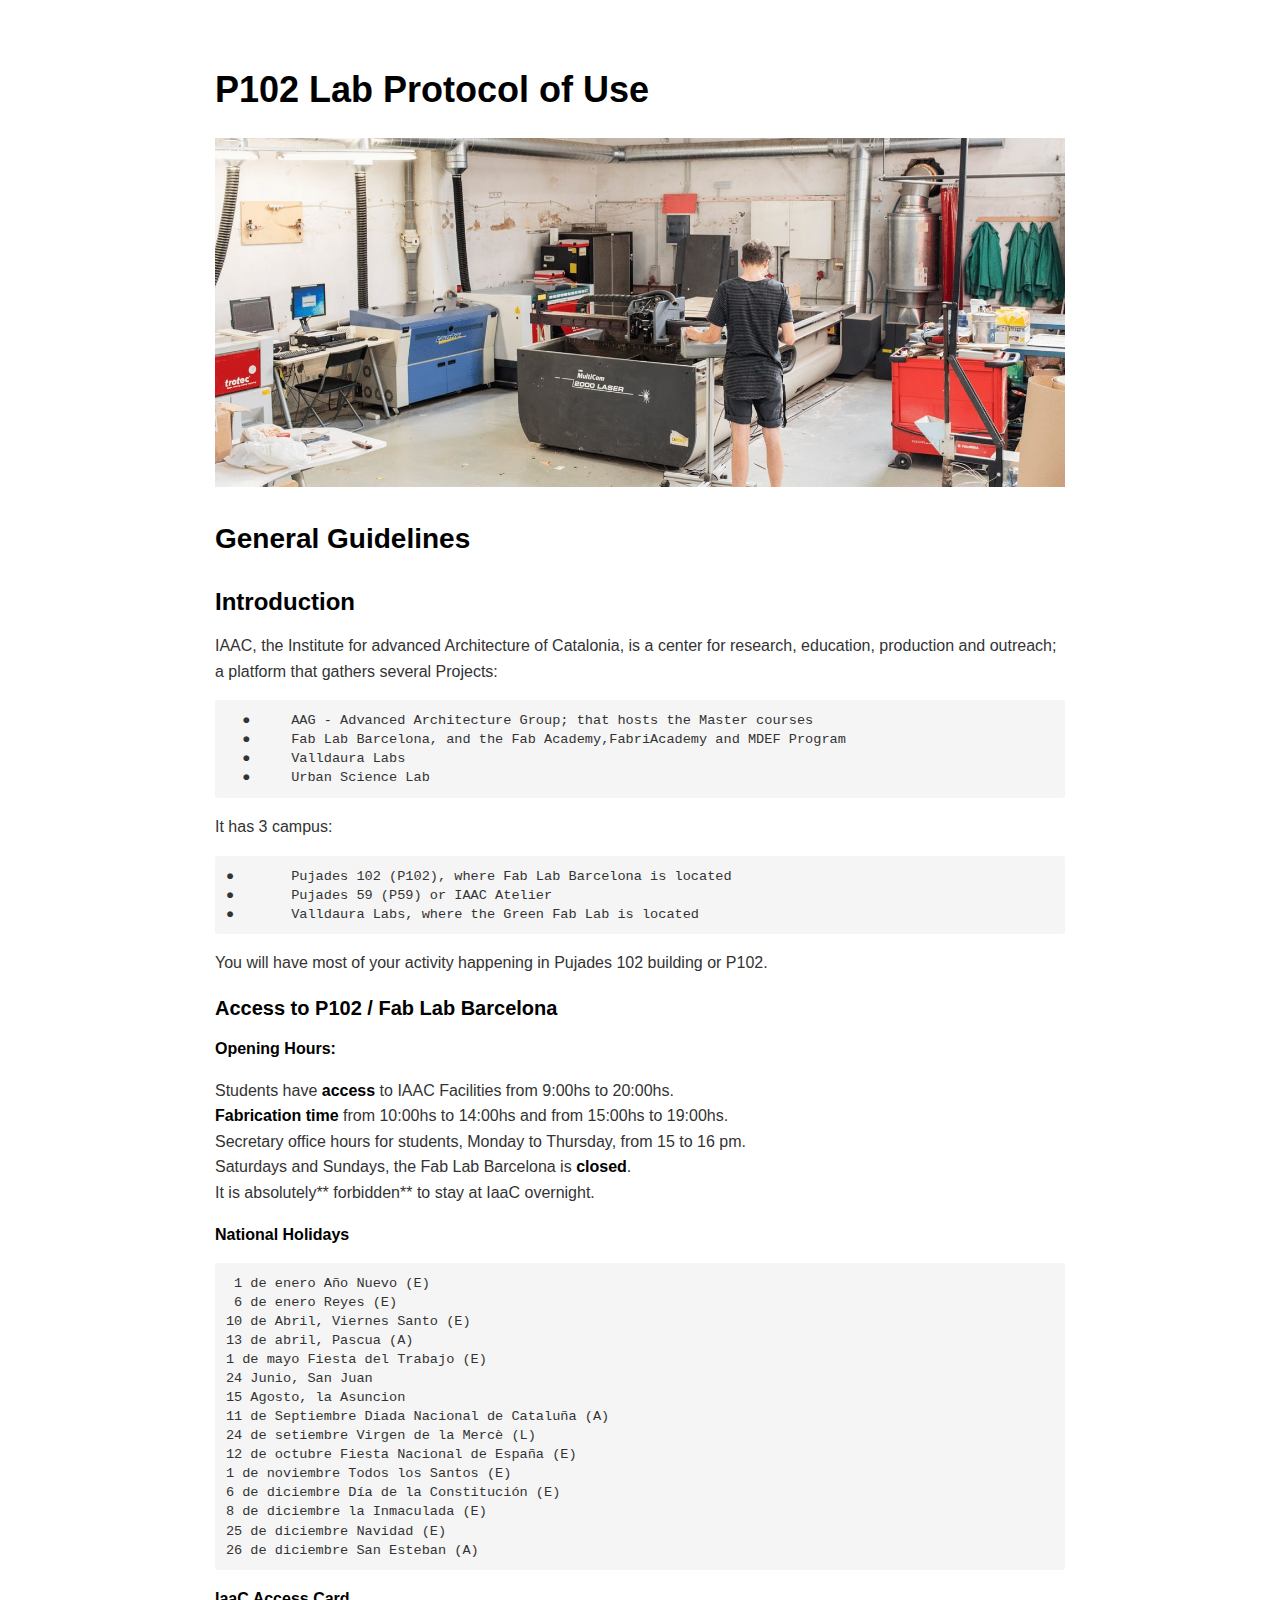
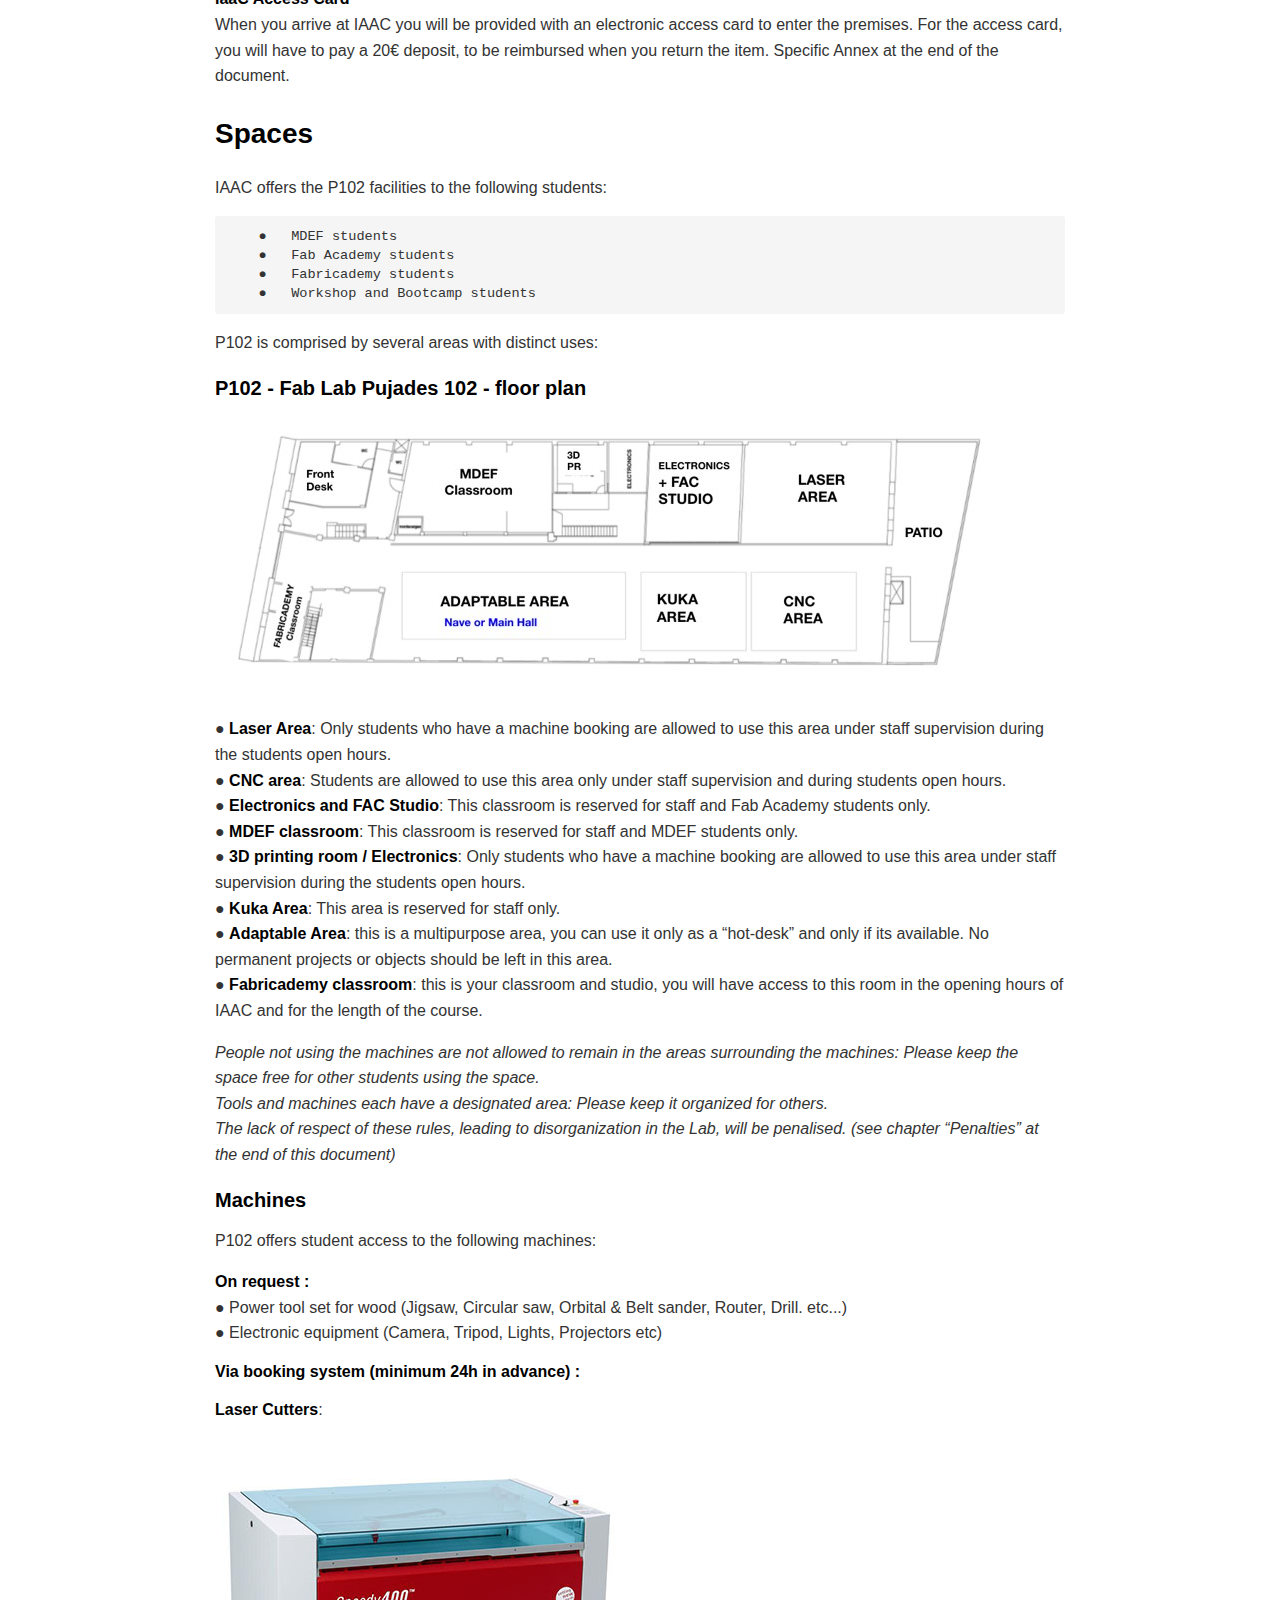
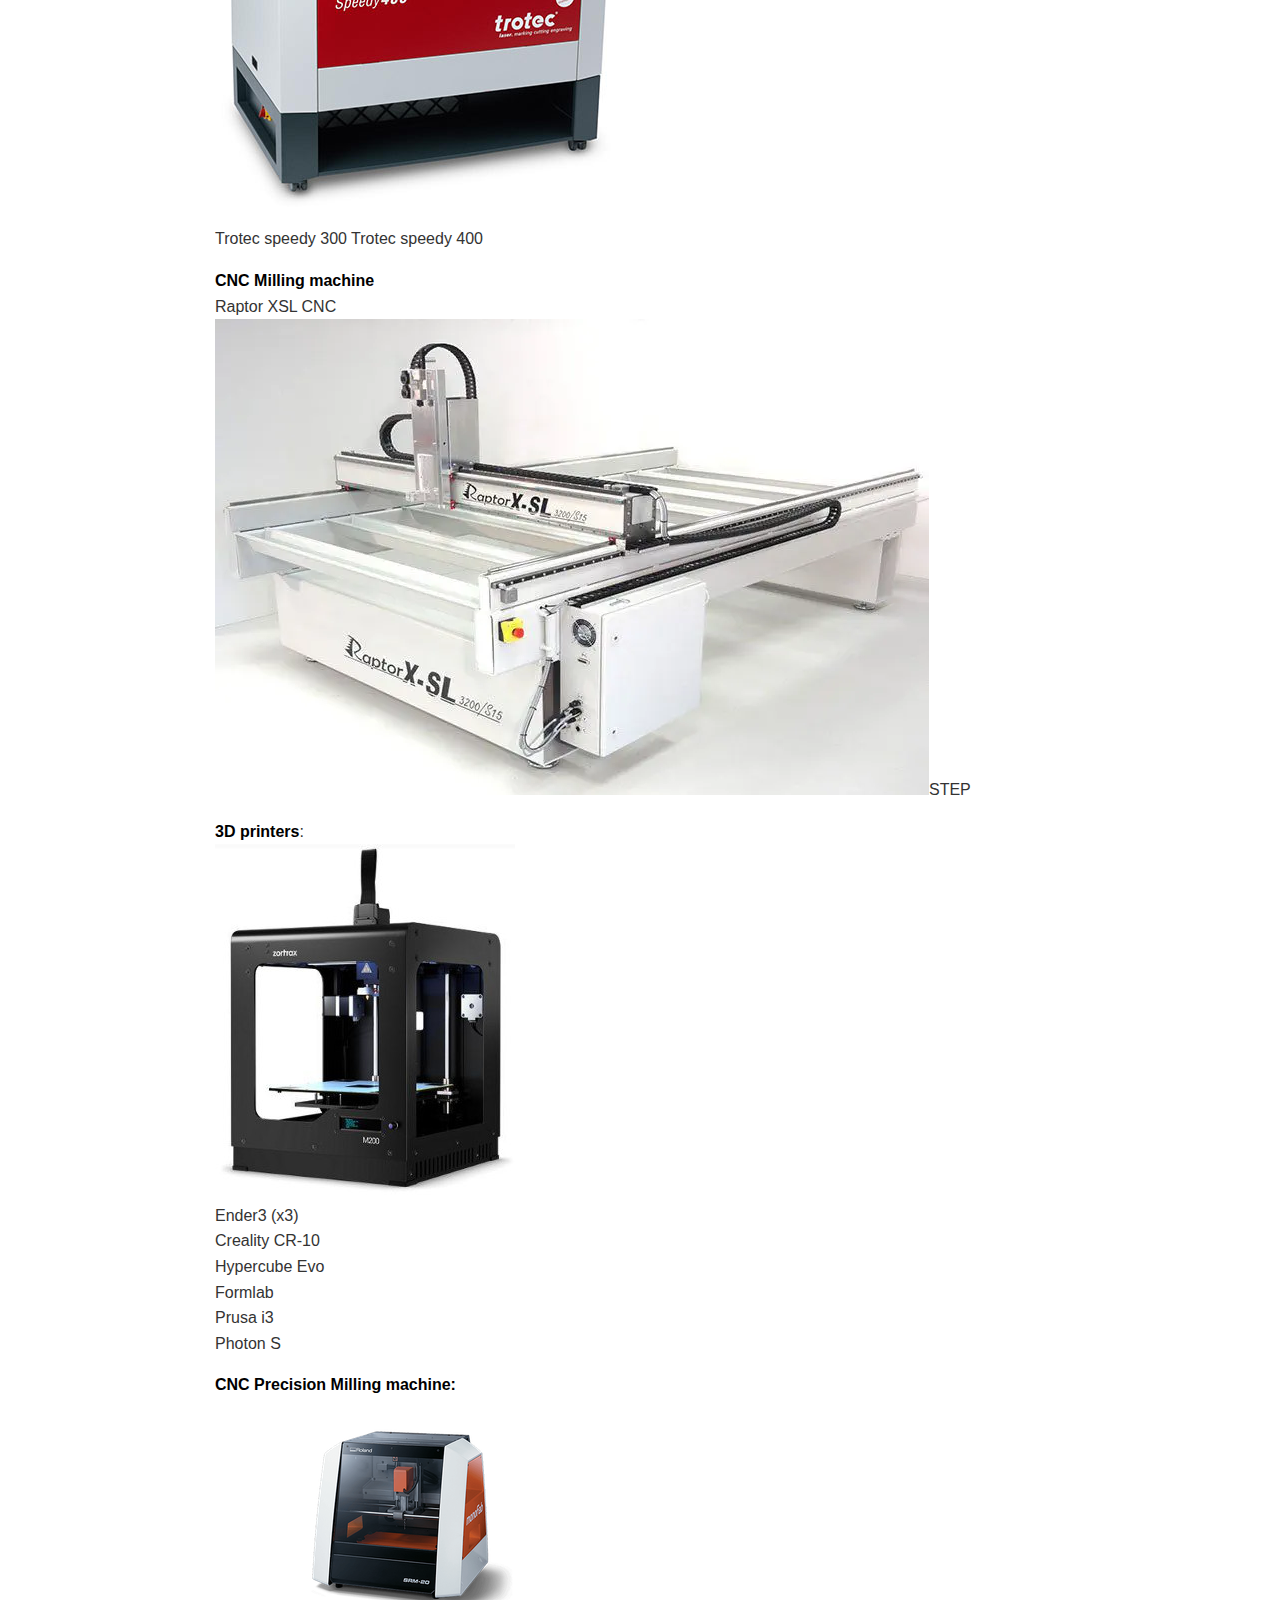
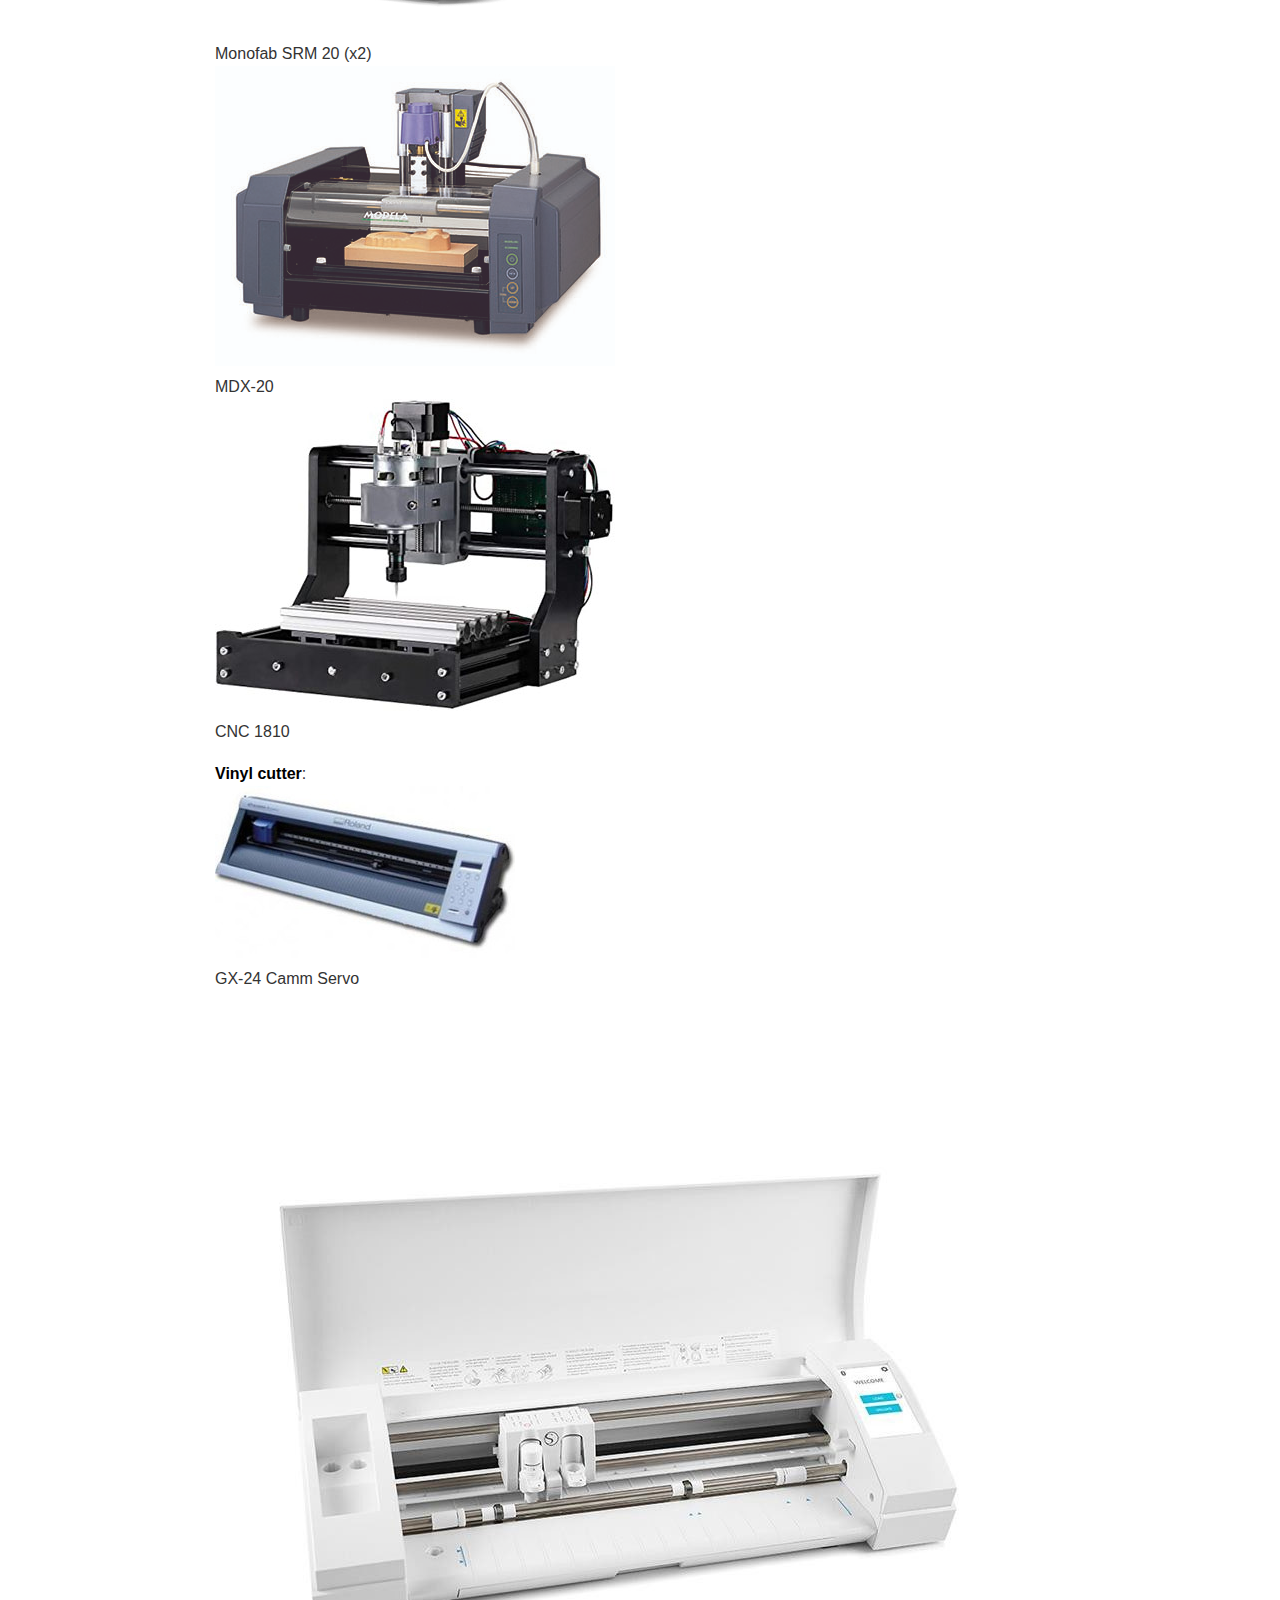
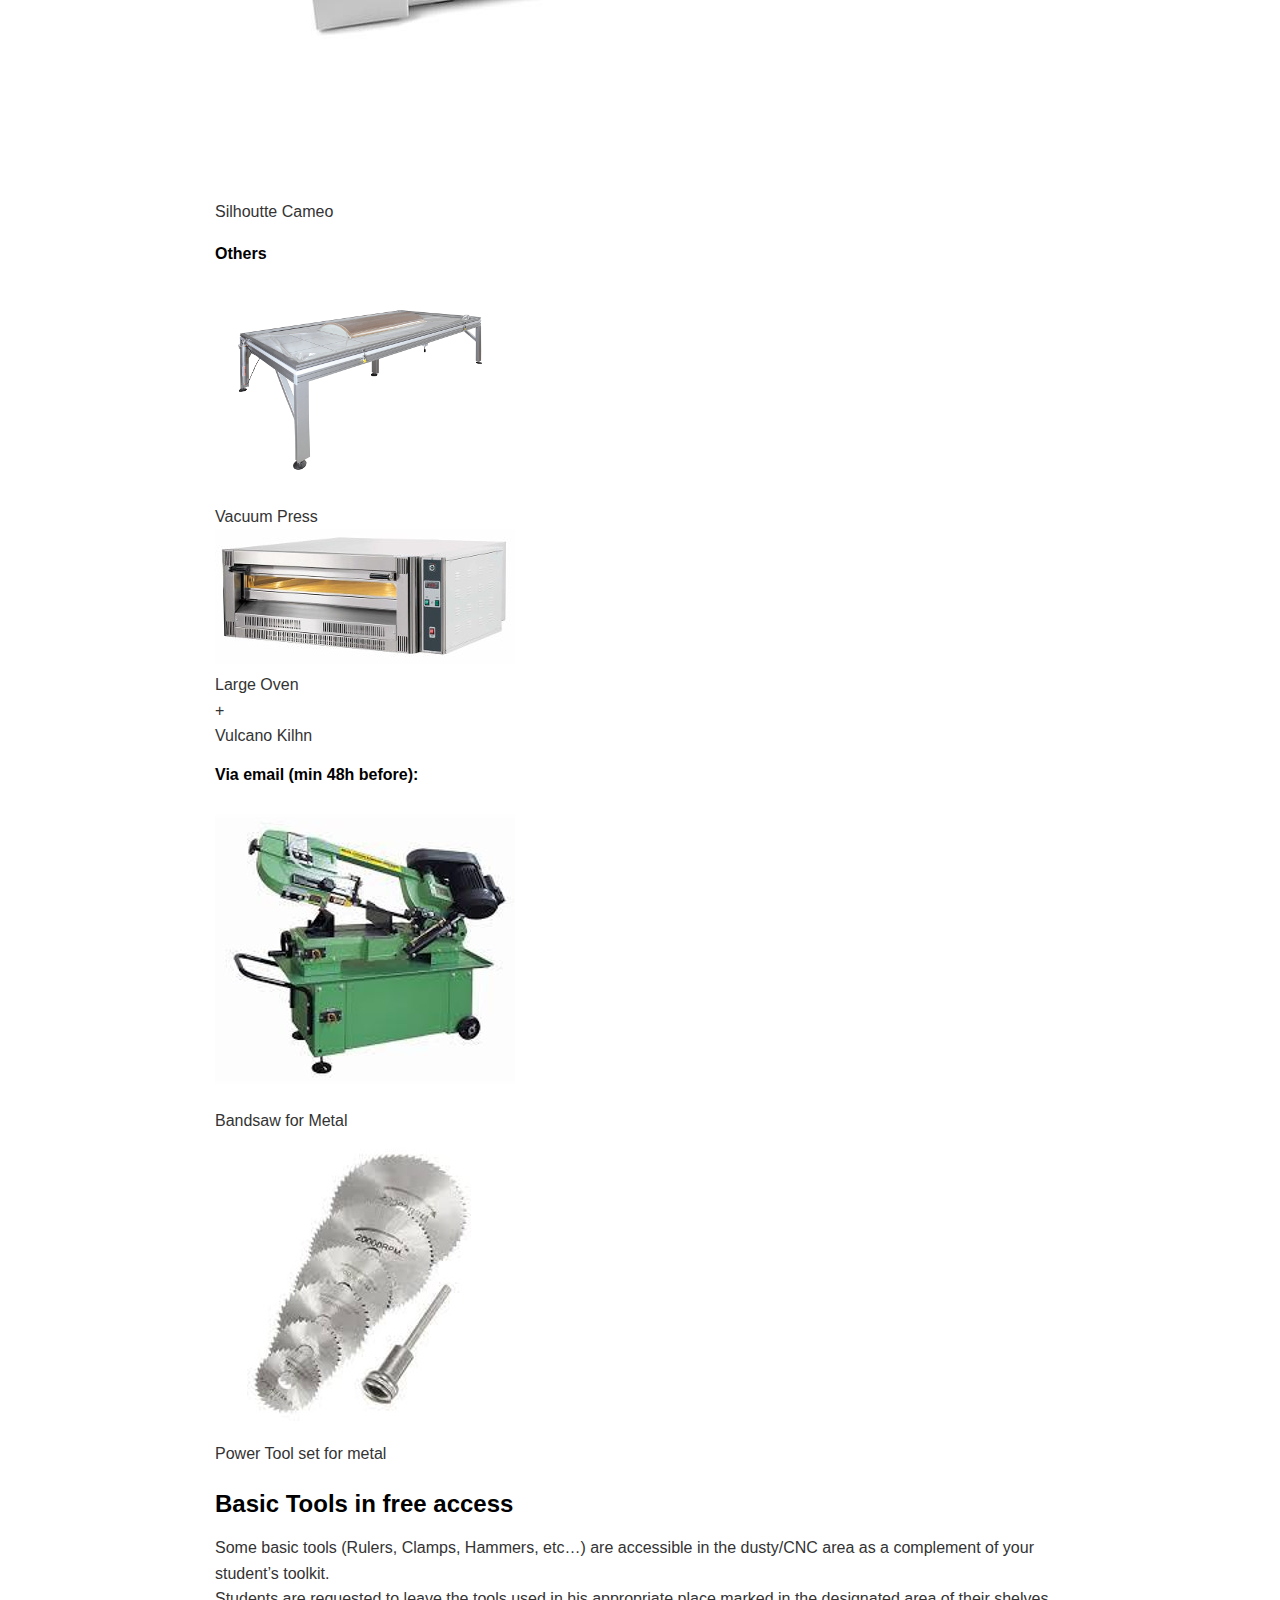
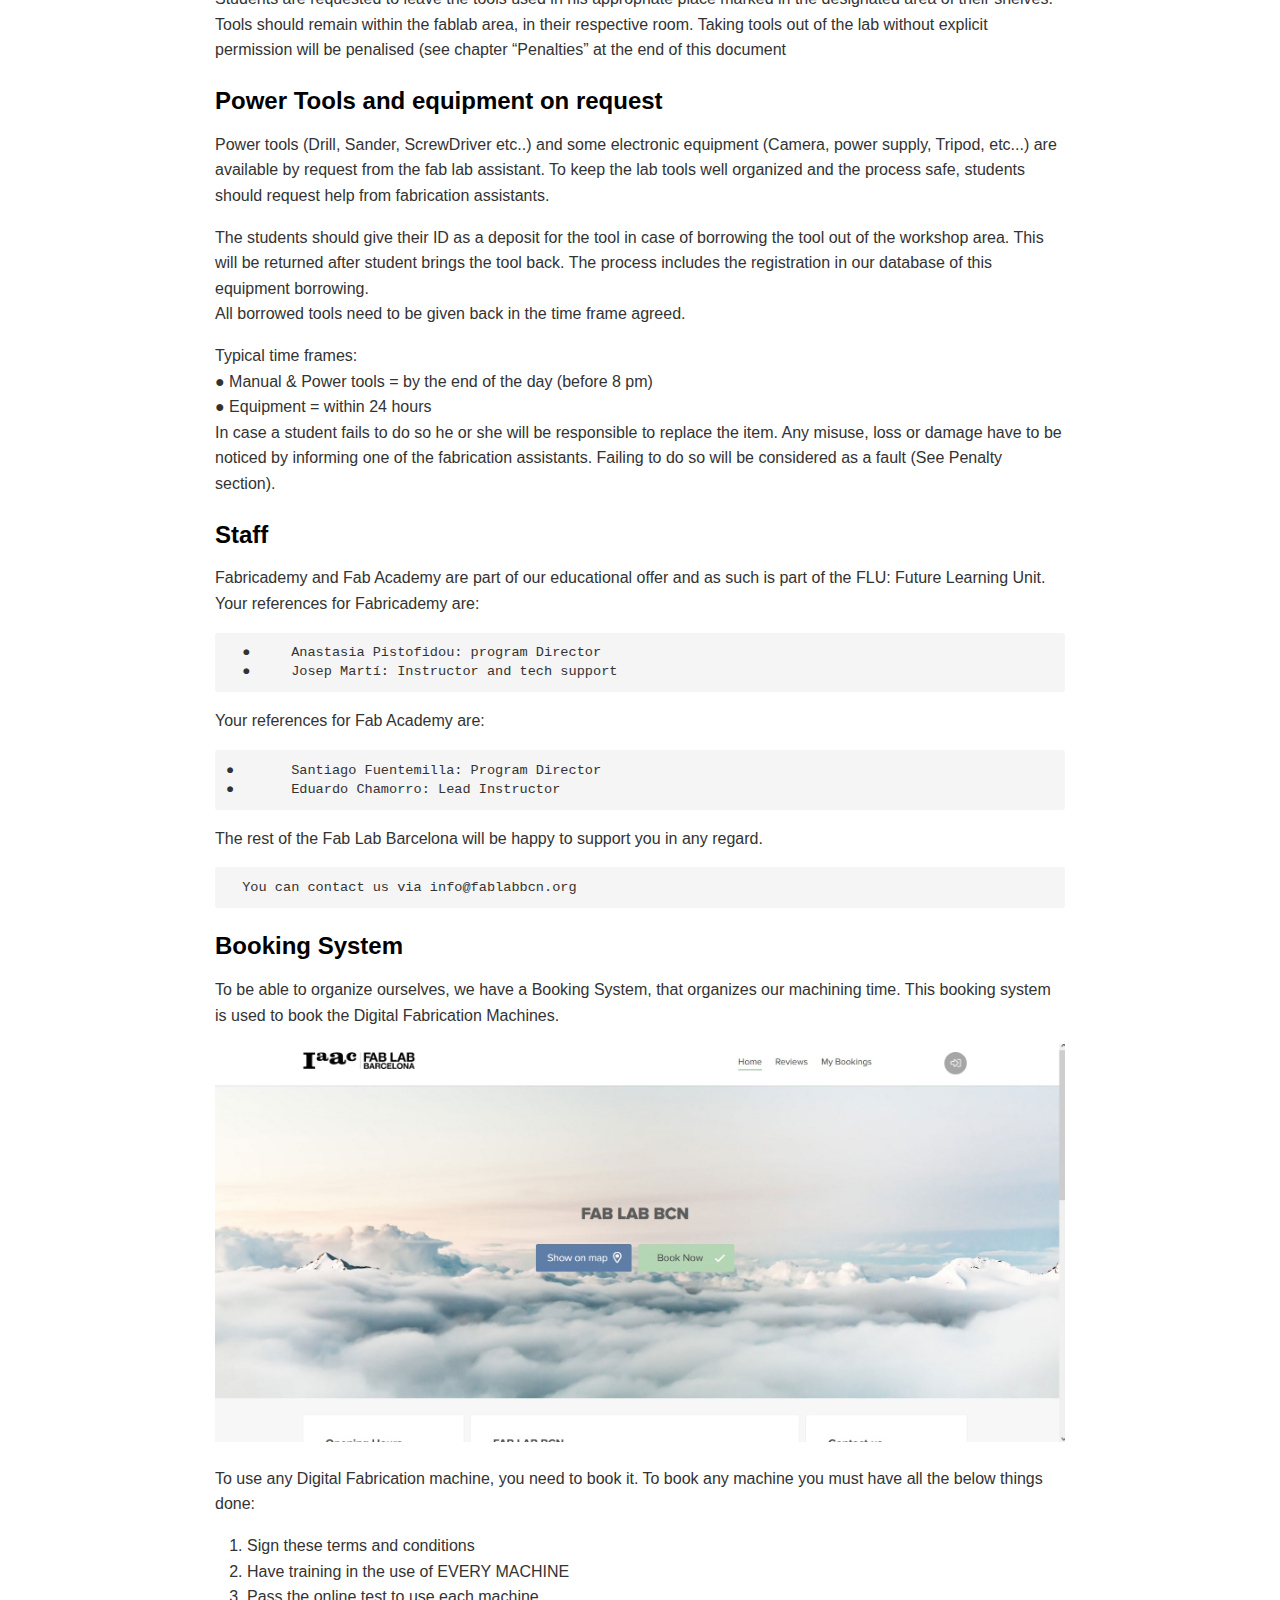
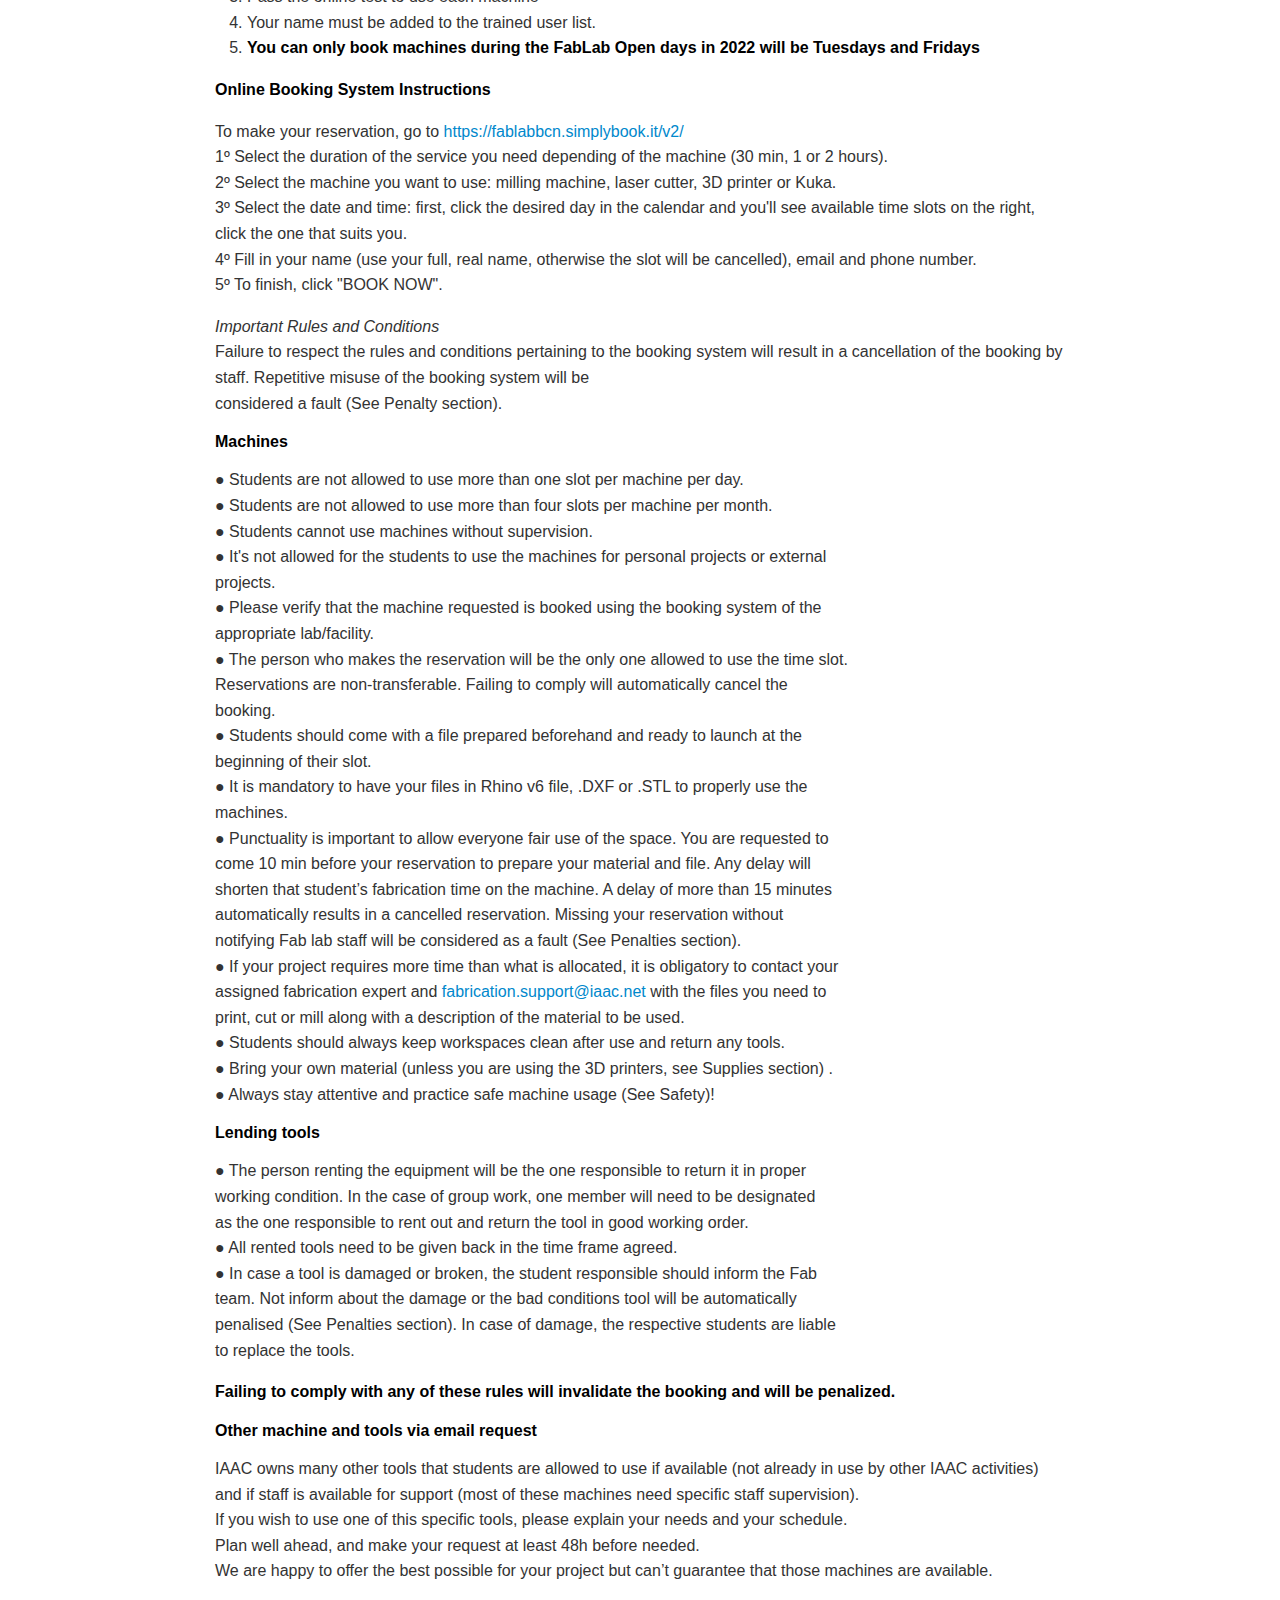
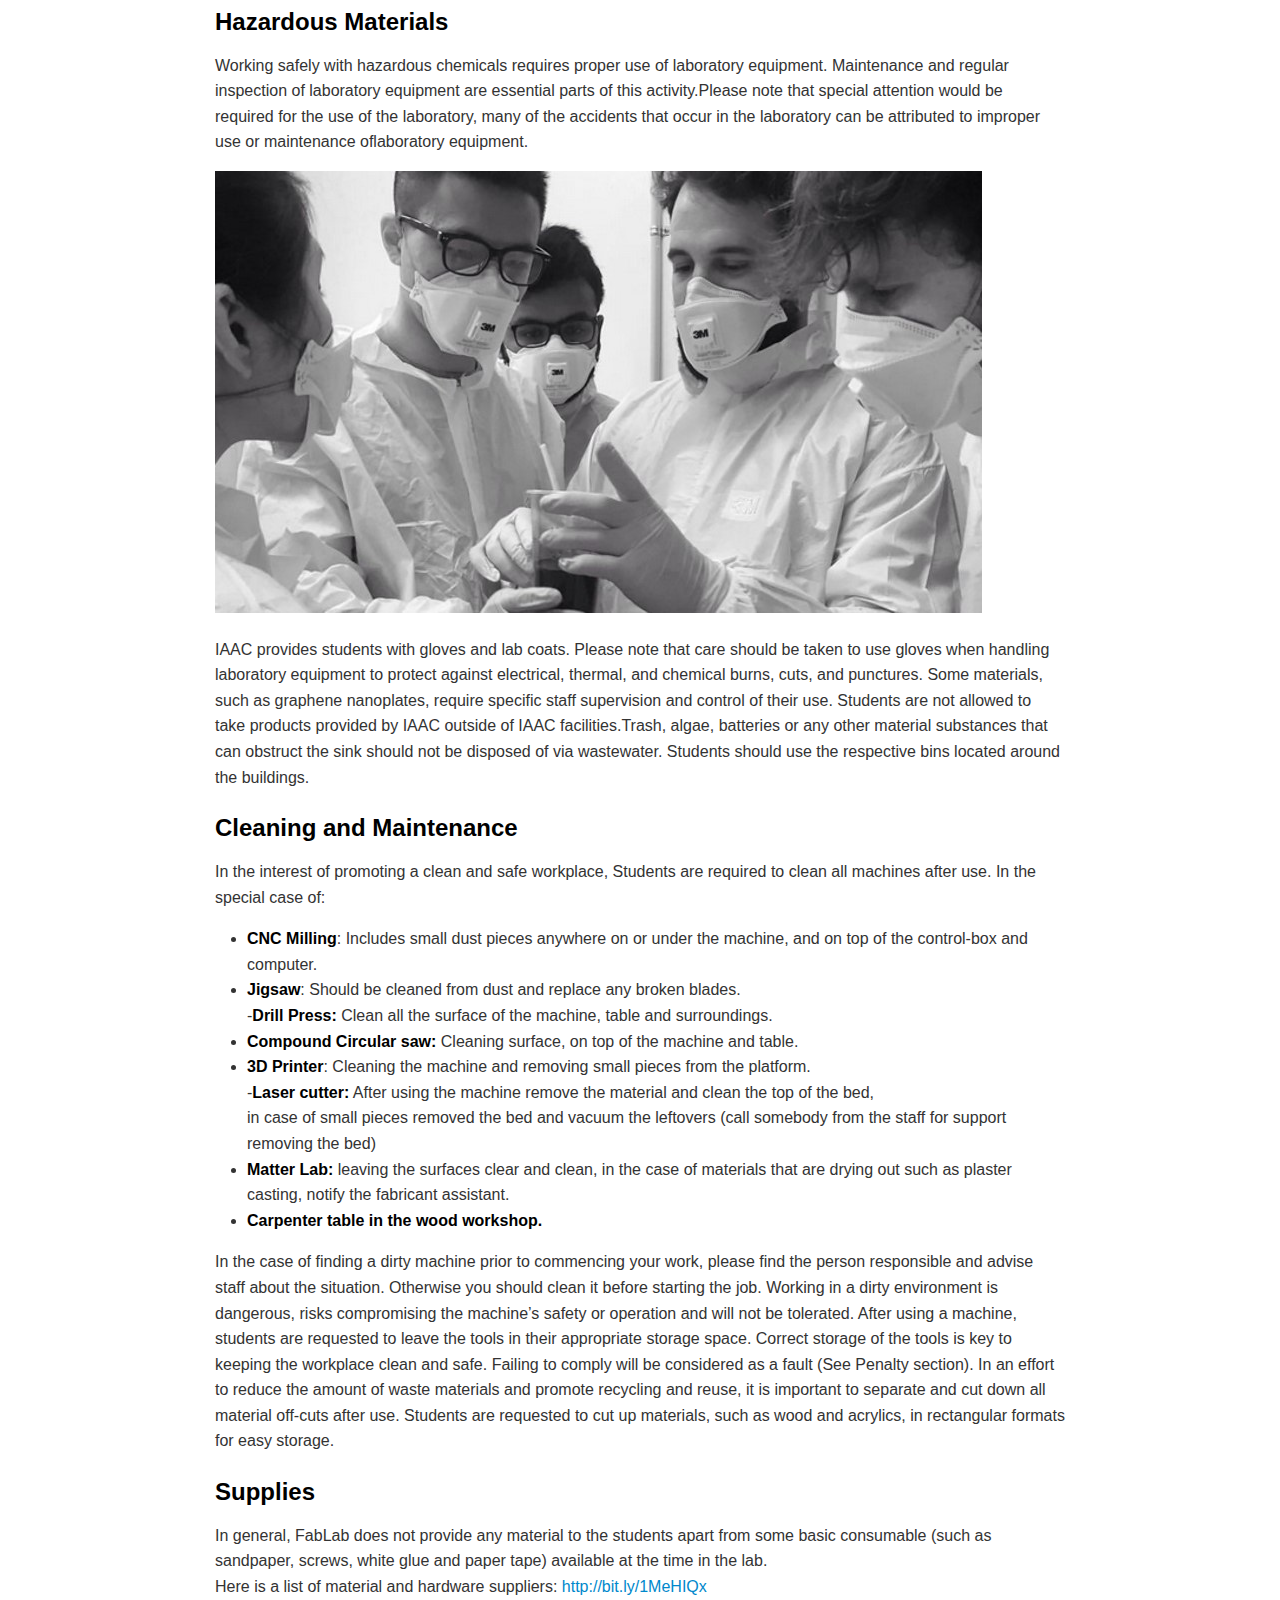
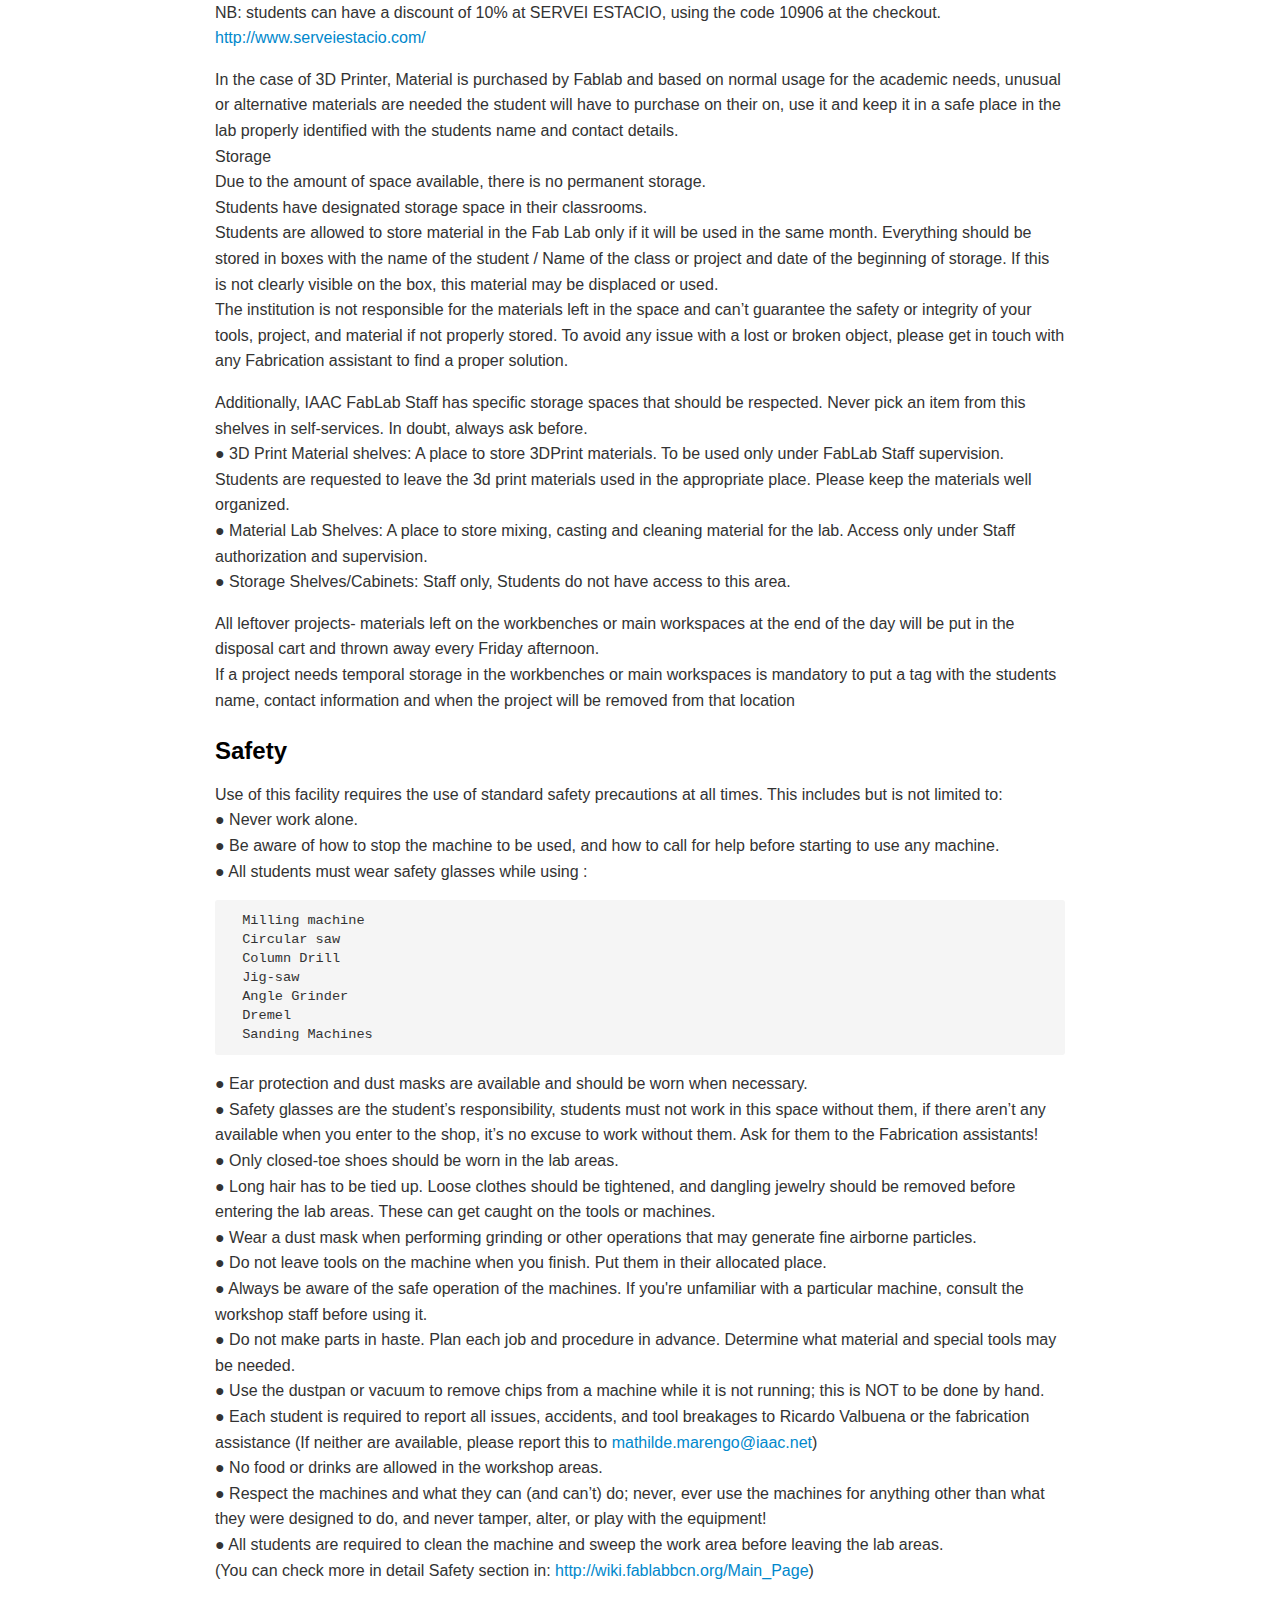
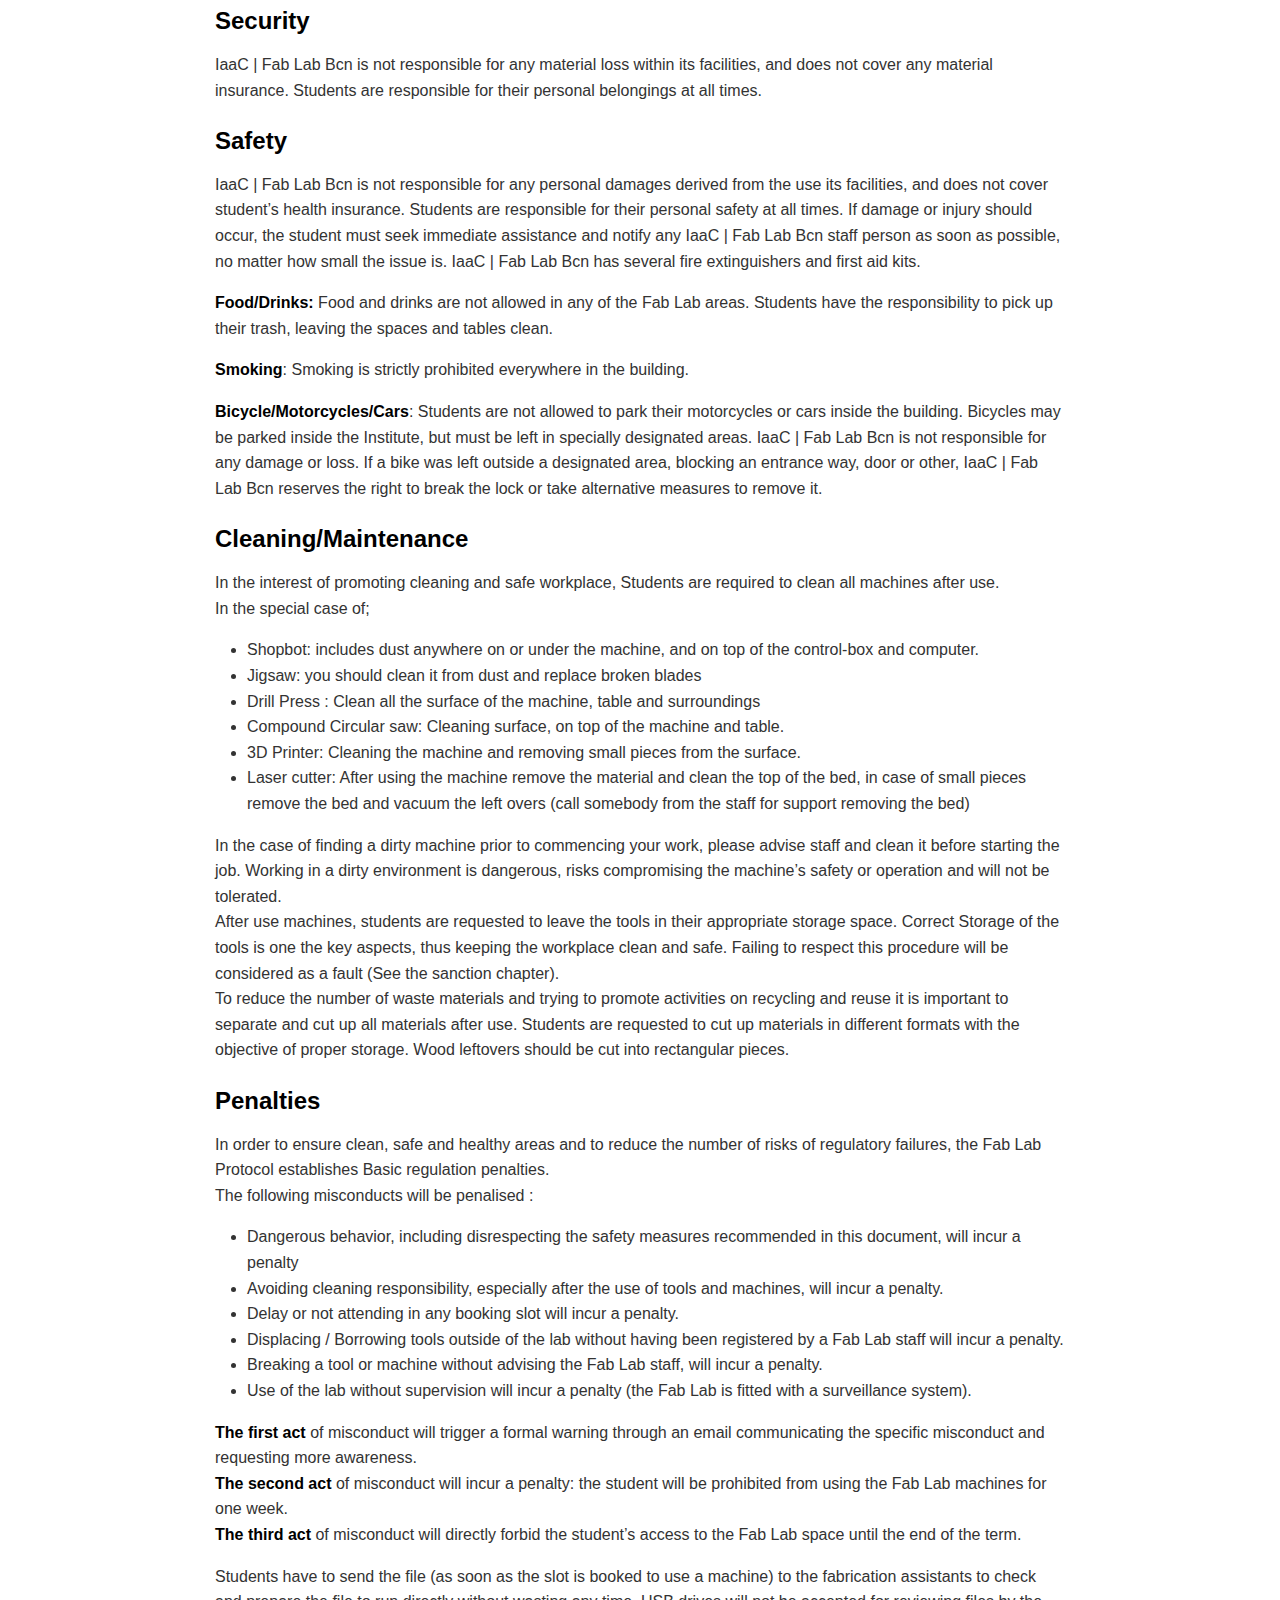
==== commit e5f2b203: "fix" ====
--- a/index.html
+++ b/index.html
@@ -270,7 +270,7 @@
 
 <p>IAAC, the Institute for advanced Architecture of Catalonia,  is a center for research, education, production and outreach; a platform that gathers several Projects:</p>
 <pre class="language-text">  &#x25CF;	AAG - Advanced Architecture Group; that hosts the Master courses
-  &#x25CF;	Fab City Research Lab, that includes Fab Lab Barcelona, and the Fab Academy Program
+  &#x25CF;	Fab Lab Barcelona, and the Fab Academy,FabriAcademy and MDEF Program
   &#x25CF;	Valldaura Labs
   &#x25CF;	Urban Science Lab
 </pre>
@@ -588,25 +588,8 @@
 
 
 <h3 class="mume-header" id="penalties">SIGN THE AGREEMENT OF TERMS AND CONDITIONS OF LAB USAGE</h3>
-
-<script type="text/javascript">var submitted=false;</script>
-<iframe name="hidden_iframe" id="hidden_iframe" style="display:none;"
-onload="if(submitted) {window.location='confirmation.htm';}"></iframe>
-
-<form action="https://docs.google.com/forms/d/e/1FAIpQLSfafs_4JOvDZ4ZsUqjHRq9DMVL8qIa9MuFaMqL5ziOuAEyFvg/formResponse" method="post" target="hidden_iframe"
-    onsubmit="submitted=true;">
-
-    <div class="content">
-        <p><input name="entry.1141001517" type="text" class="input username" placeholder="Name" /></p>
-        <div class="user-icon"></div>
-        <p><input name="entry.204365779" type="email" class="input username" placeholder="Email" /></p>
-        <p style="font-size: 16px;"><input name="entry.2125231287_sentinel" type="checkbox" class="" placeholder="" />
-         I have red and understood the rules</p>
-        <div class="pass-icon"></div>
-        <p><input type="submit" name="submit" value="Submit" class="register" /></p>
-    </div>
-
-</form>
+<iframe src="https://docs.google.com/forms/d/e/1FAIpQLSeVjCIP8GqtwMeX17WzMVgrjLB6w9ySUDWCKr_1pEBHIbyIbw/viewform?embedded=true" width="800" height="900" frameborder="0" marginheight="0" marginwidth="0">Cargando…</iframe>
+
       </div>
 
 
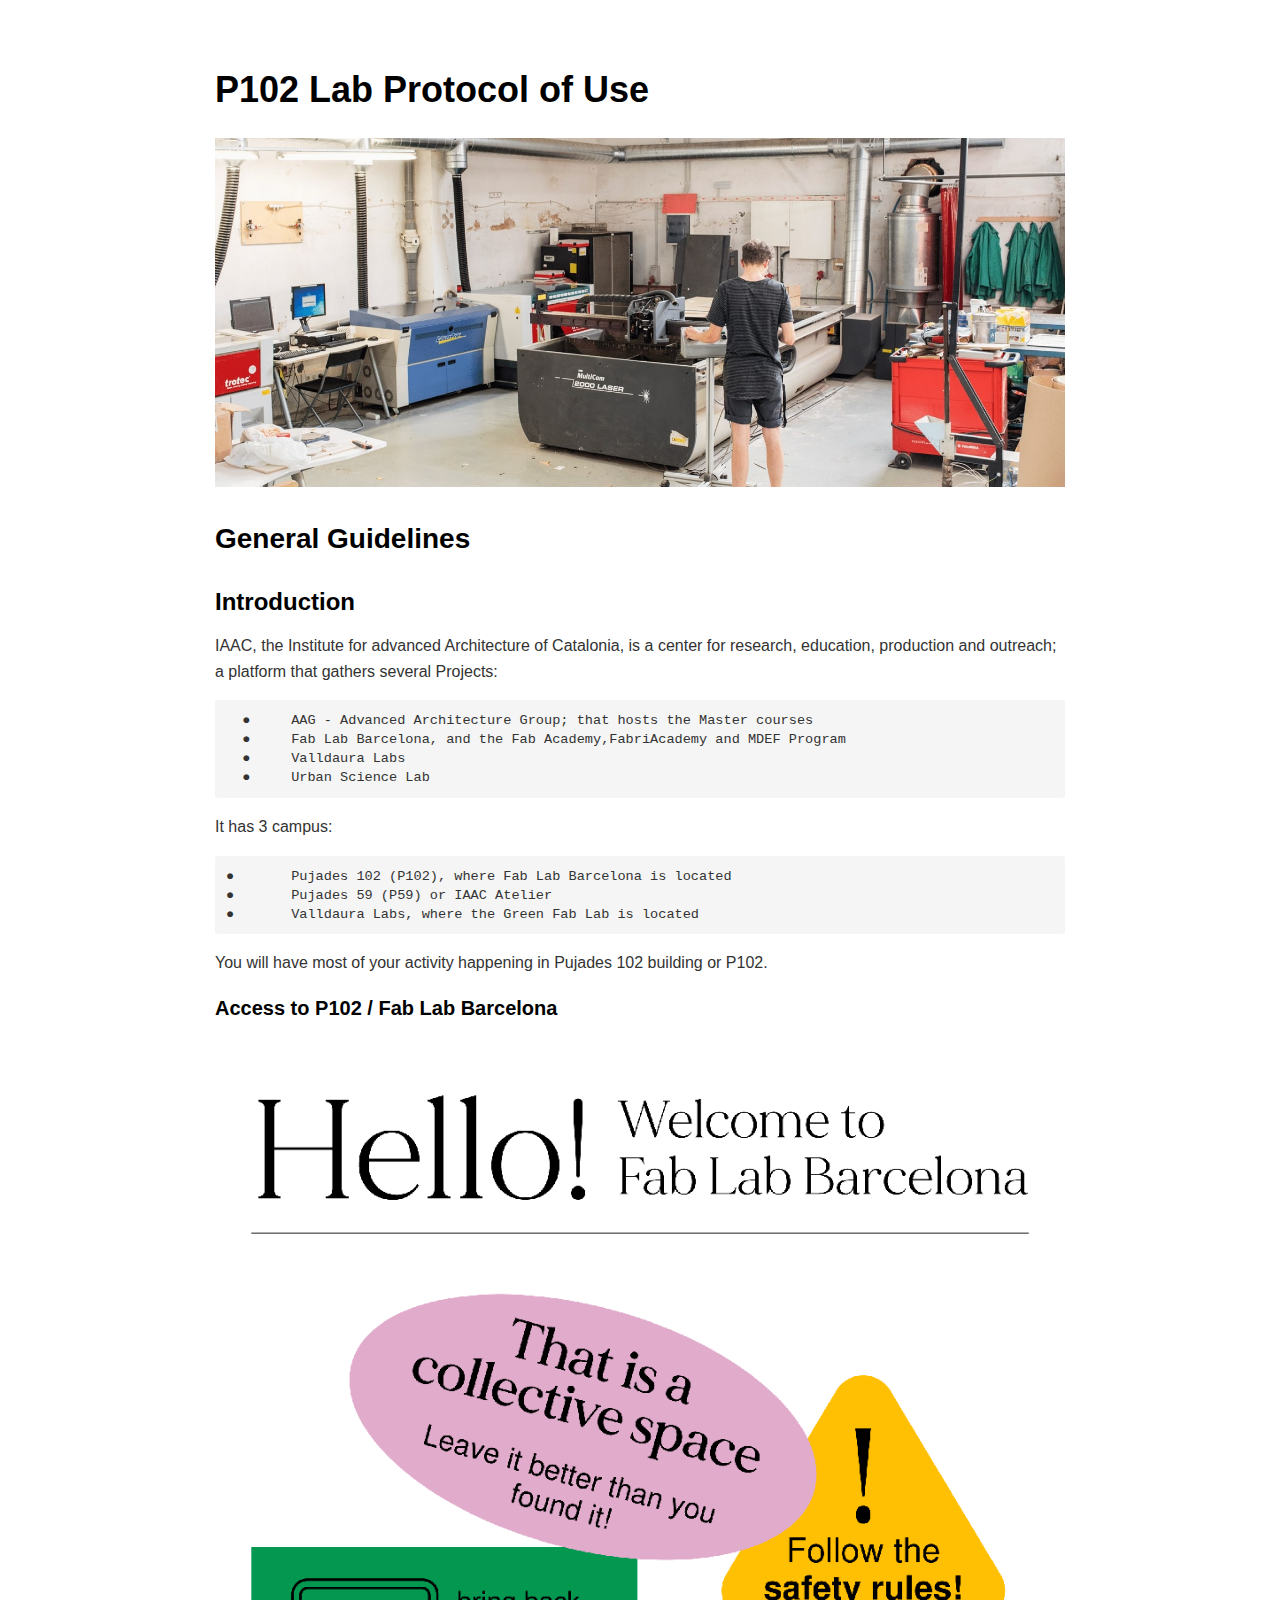
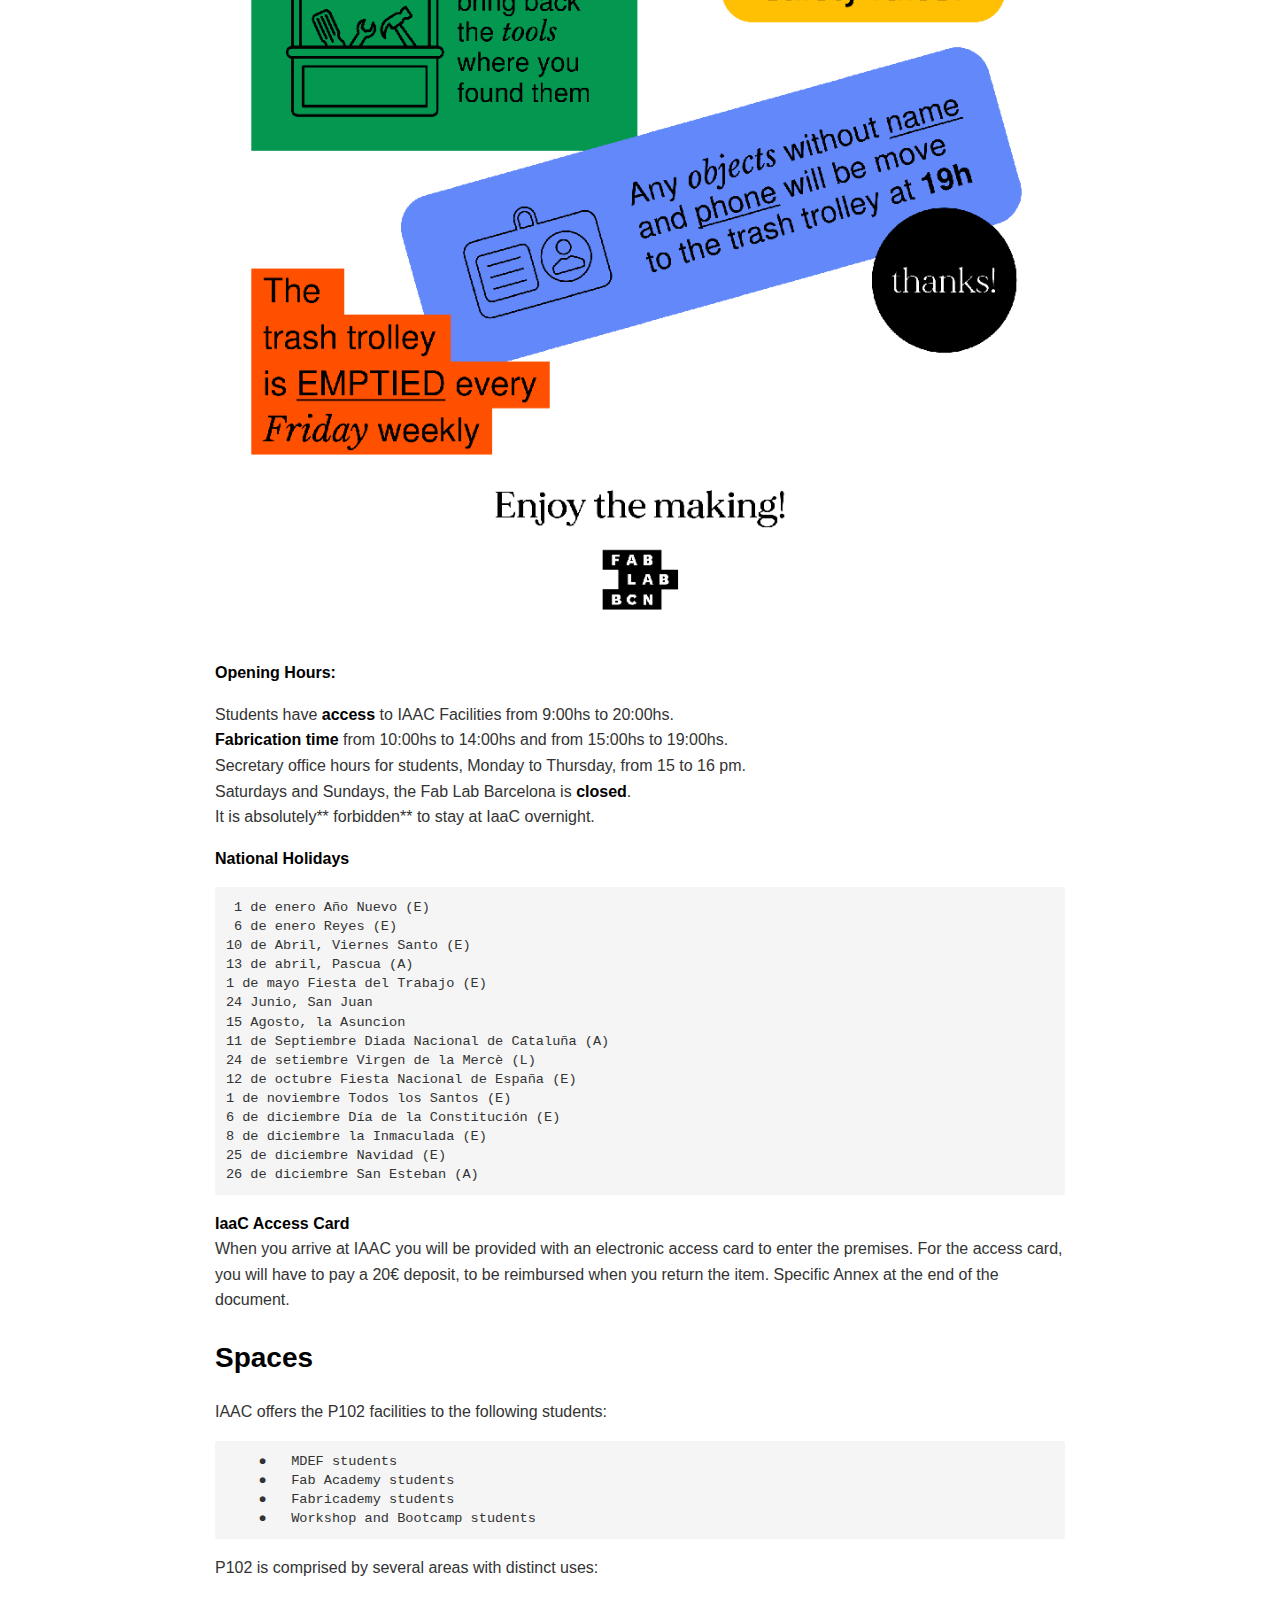
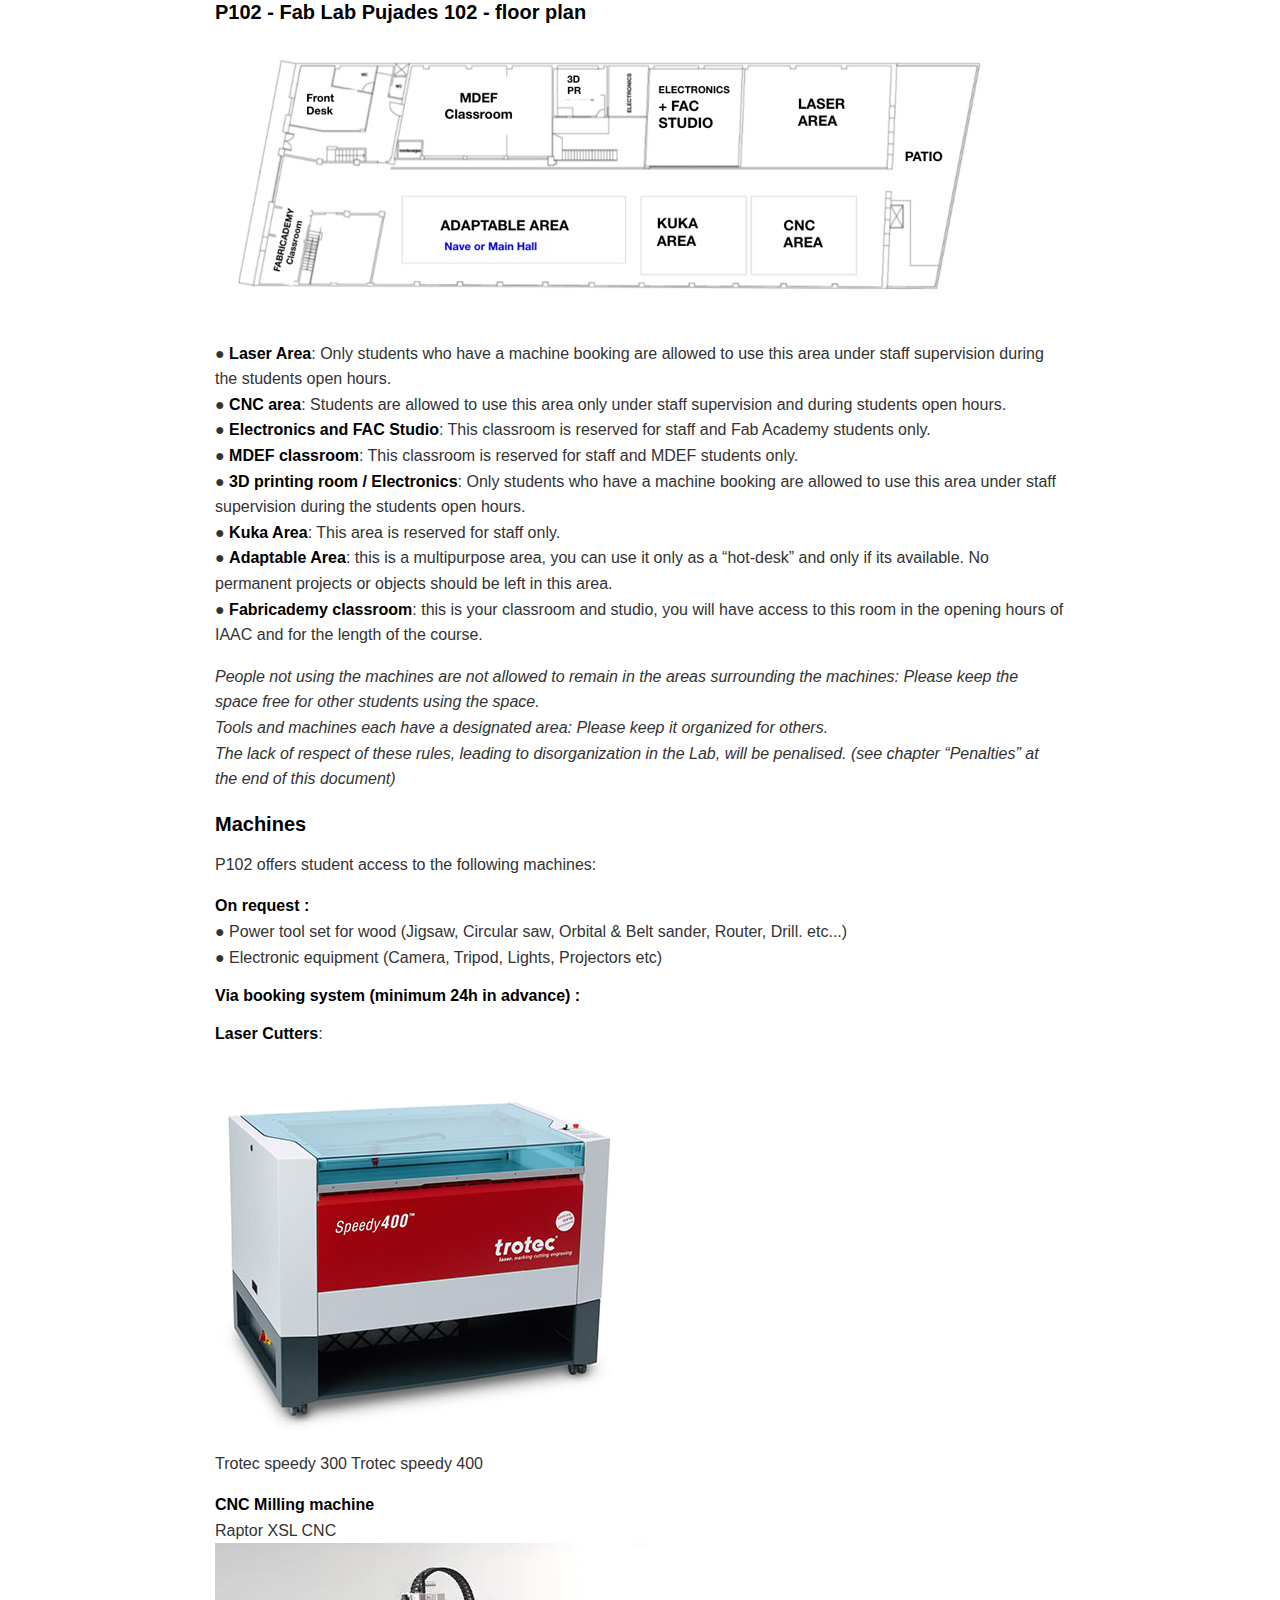
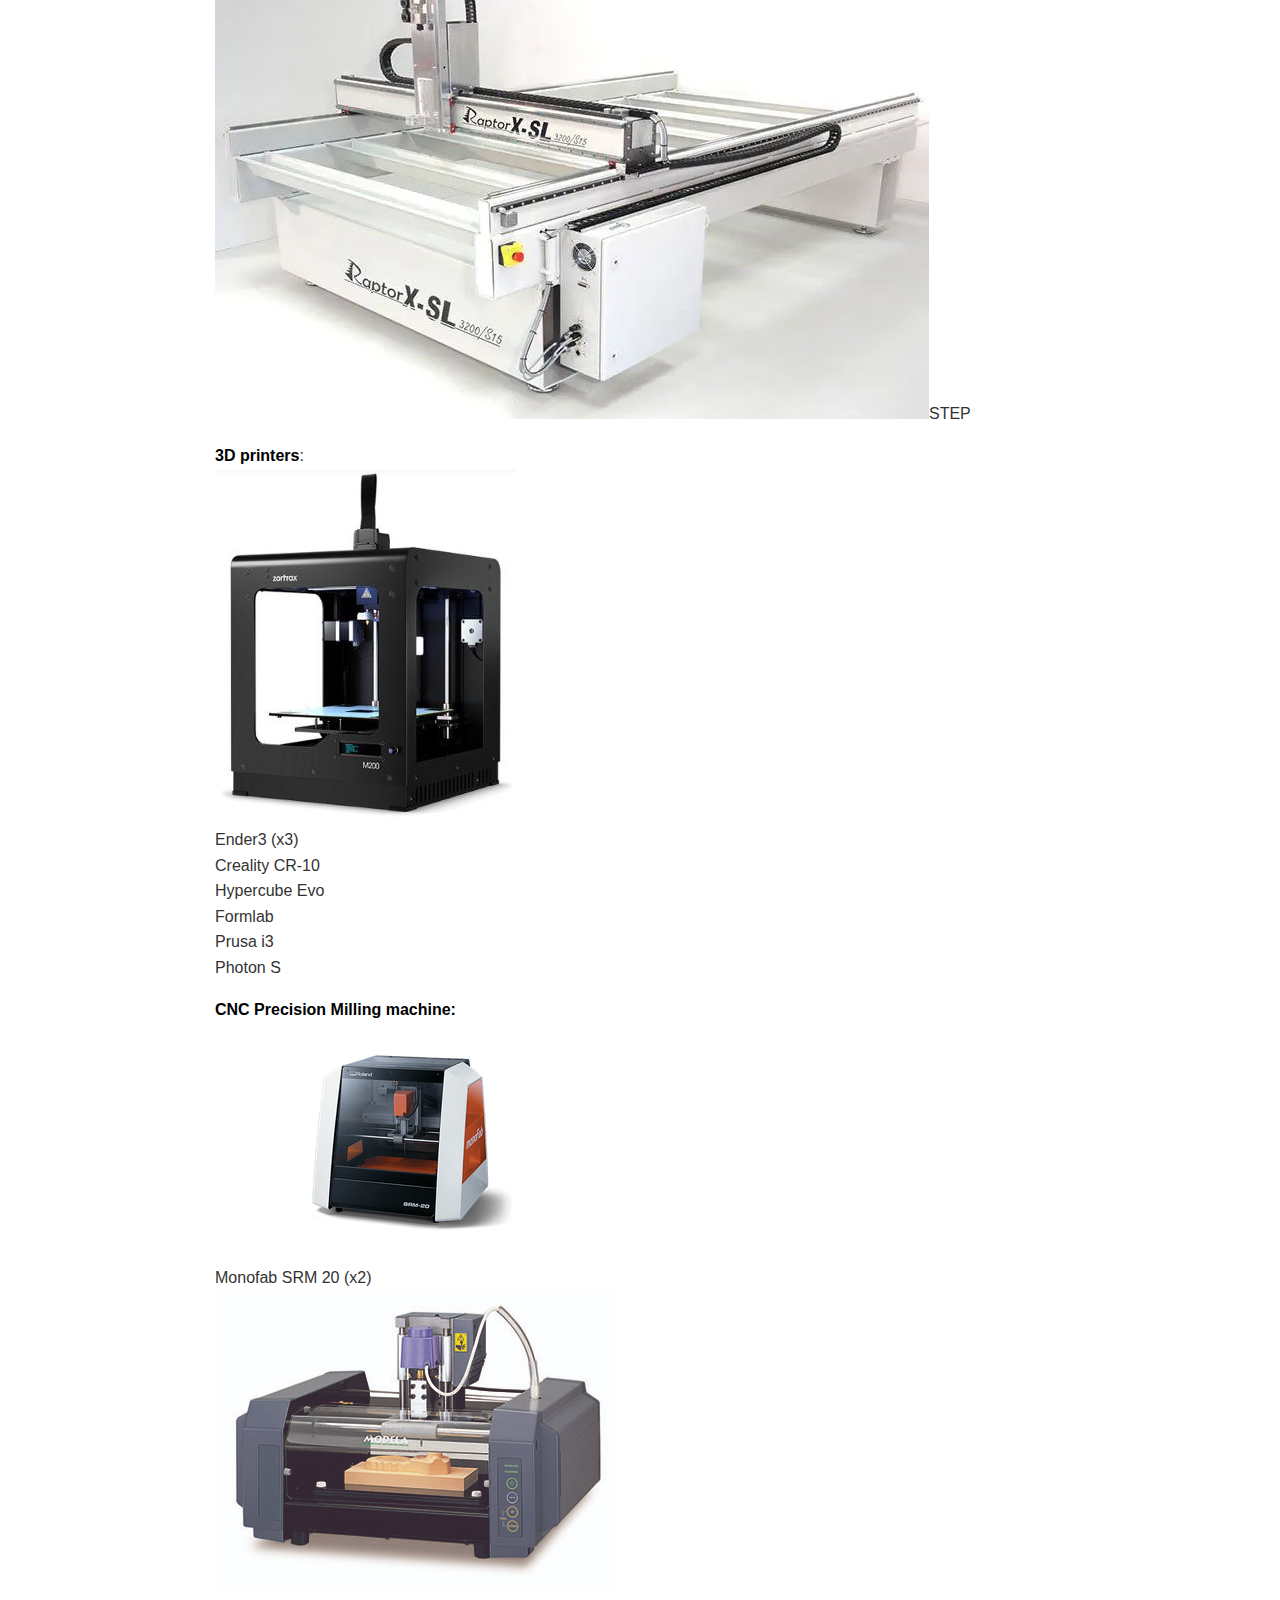
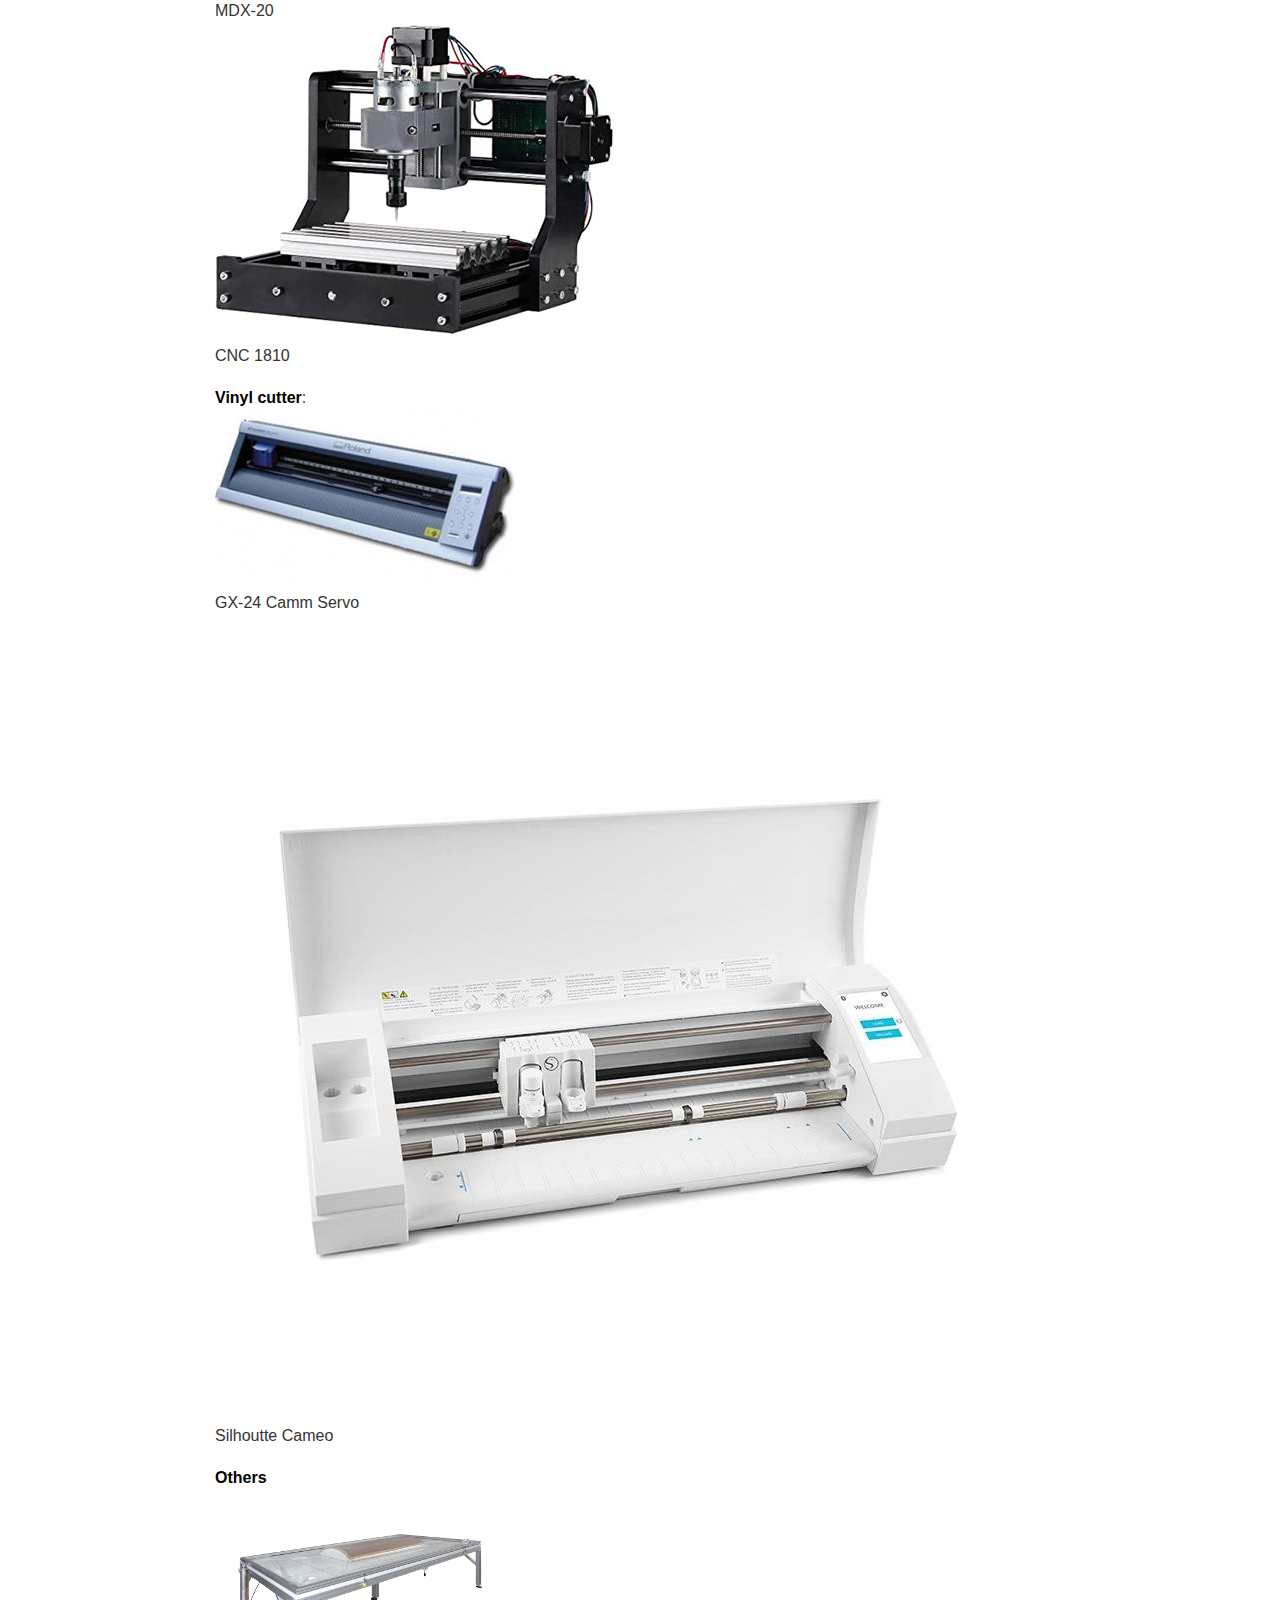
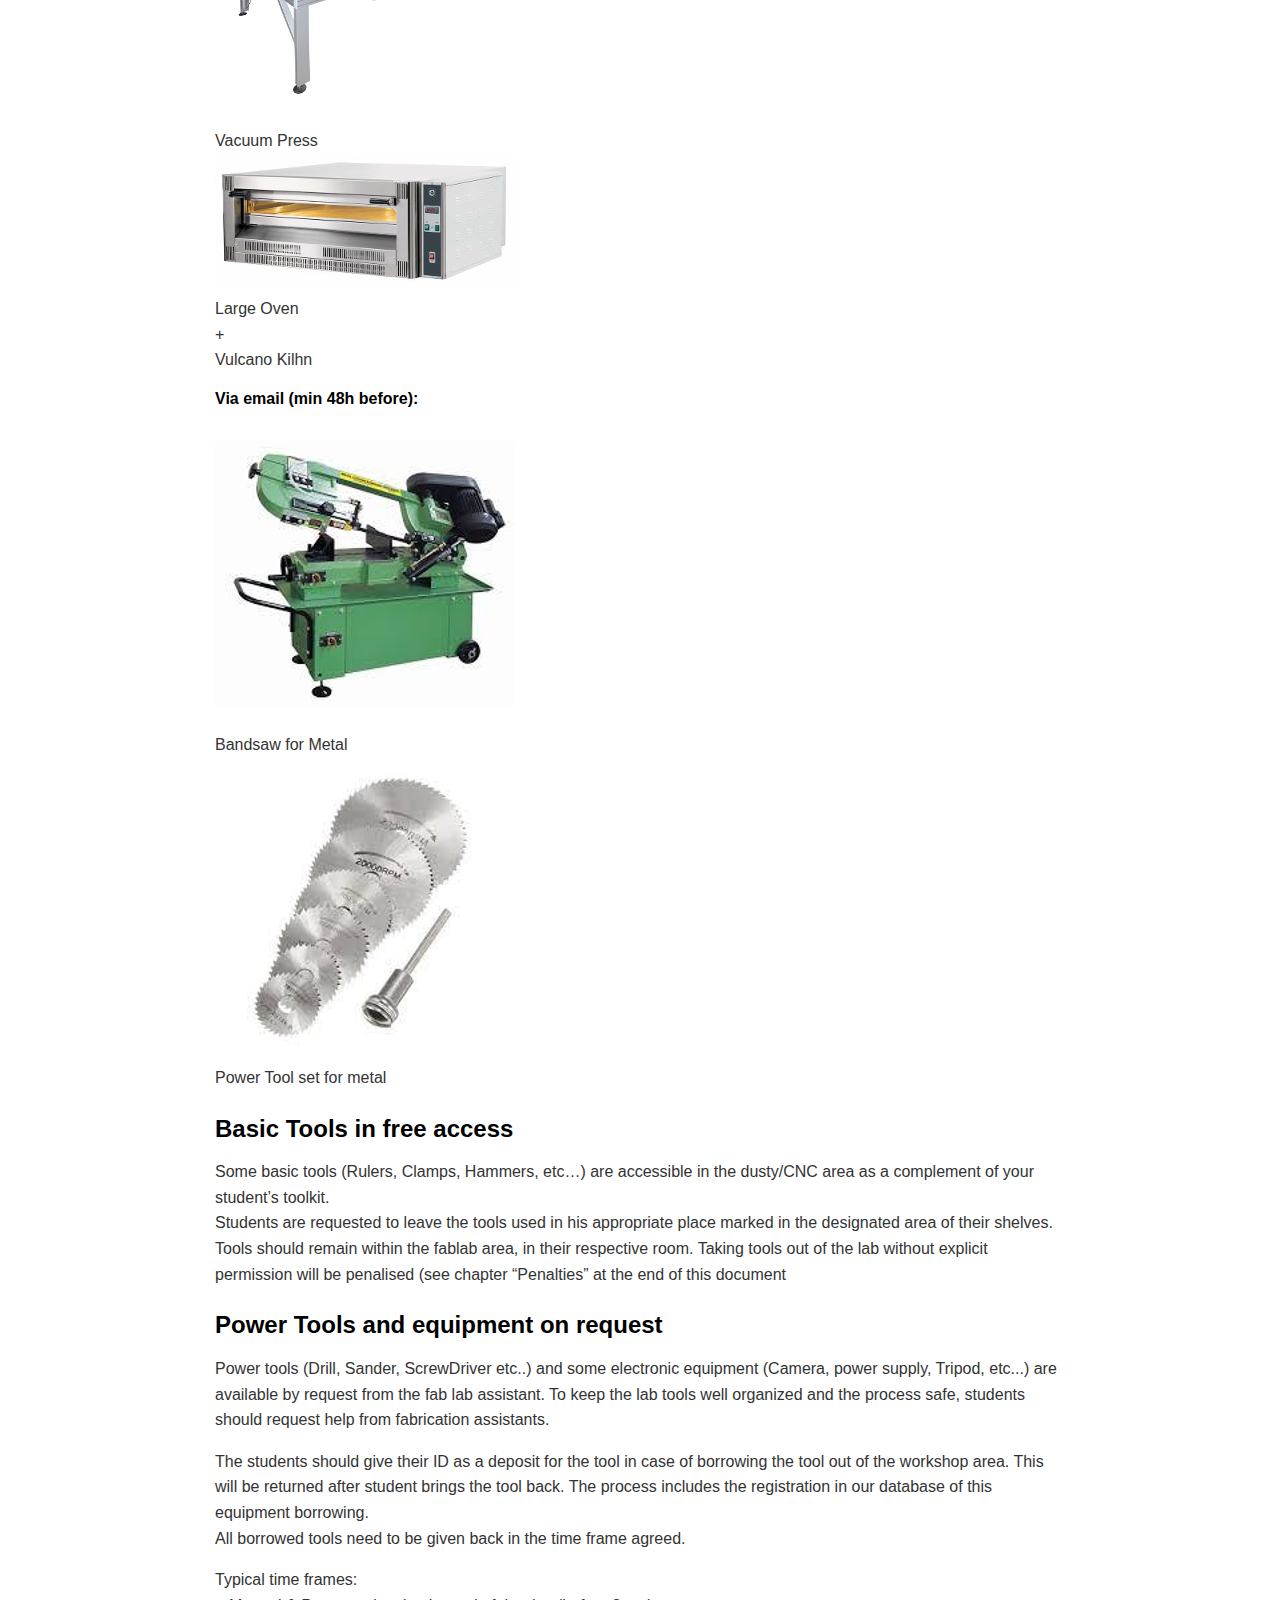
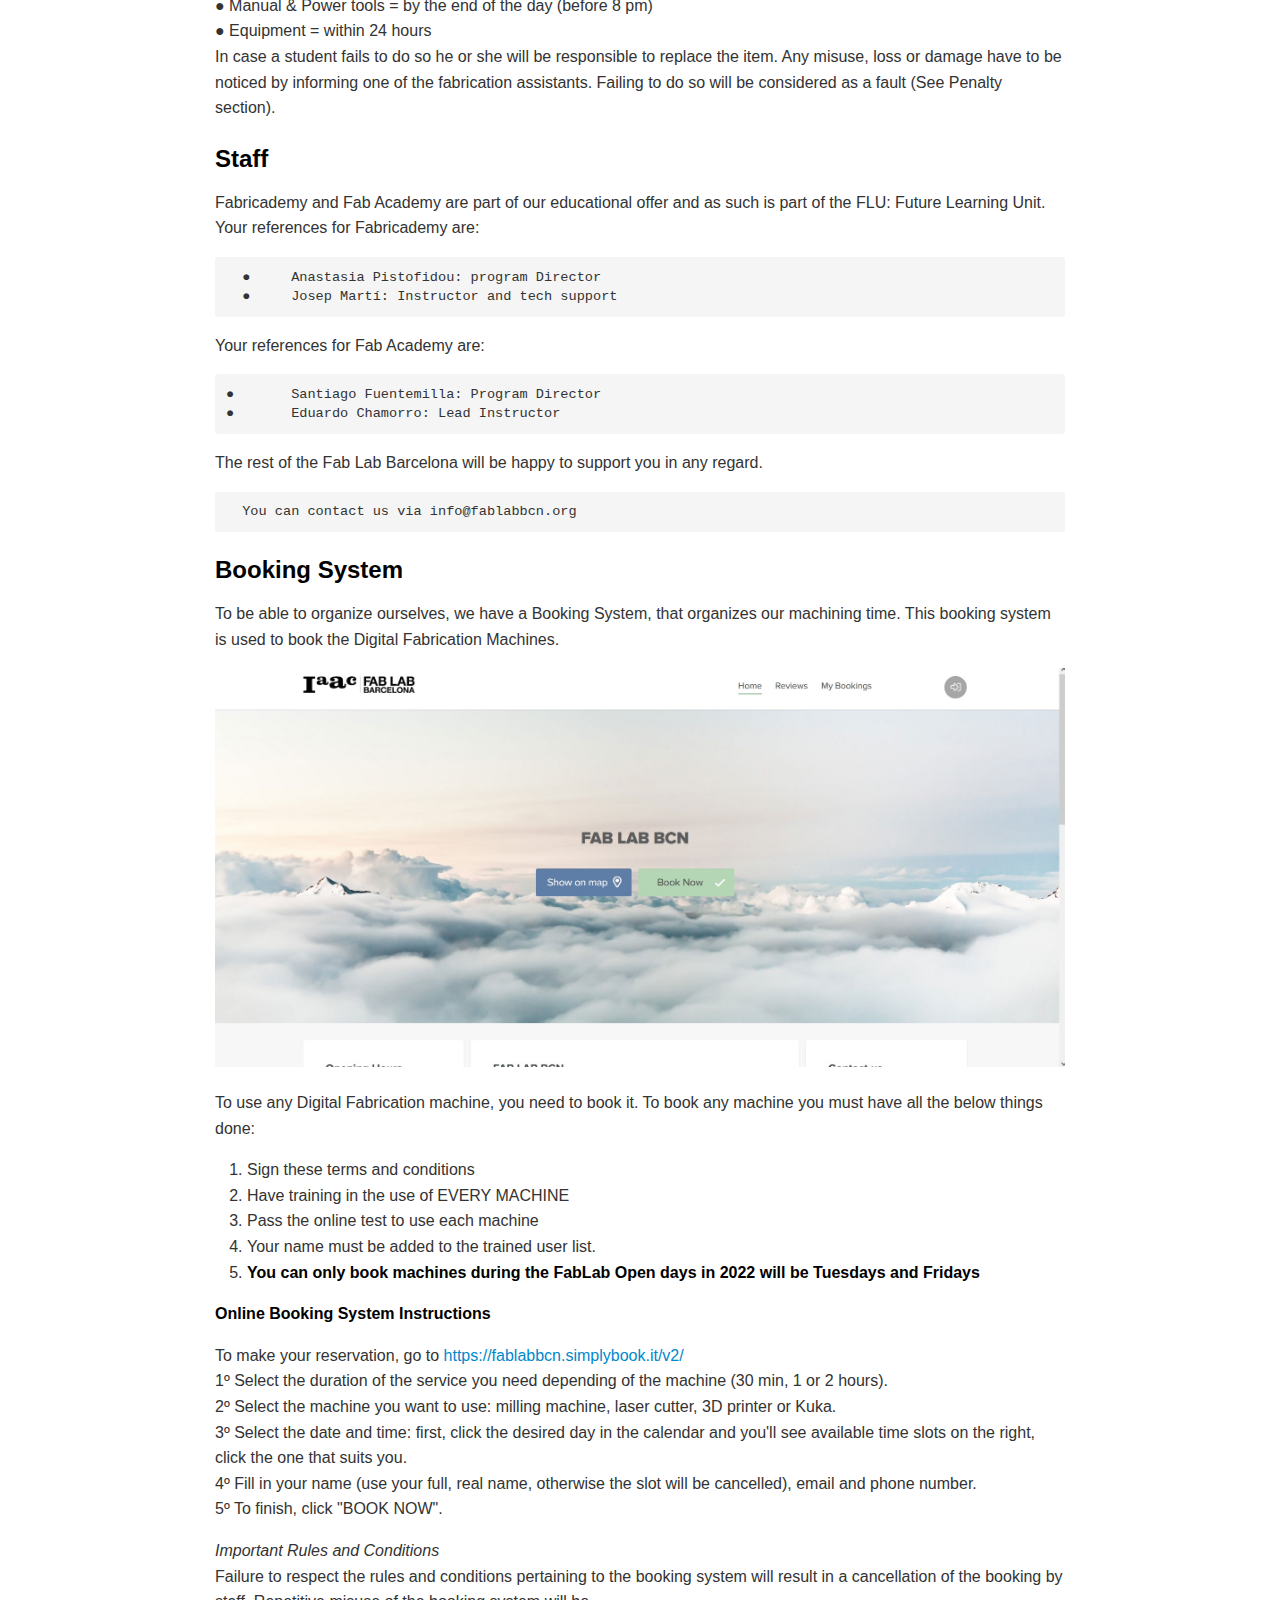
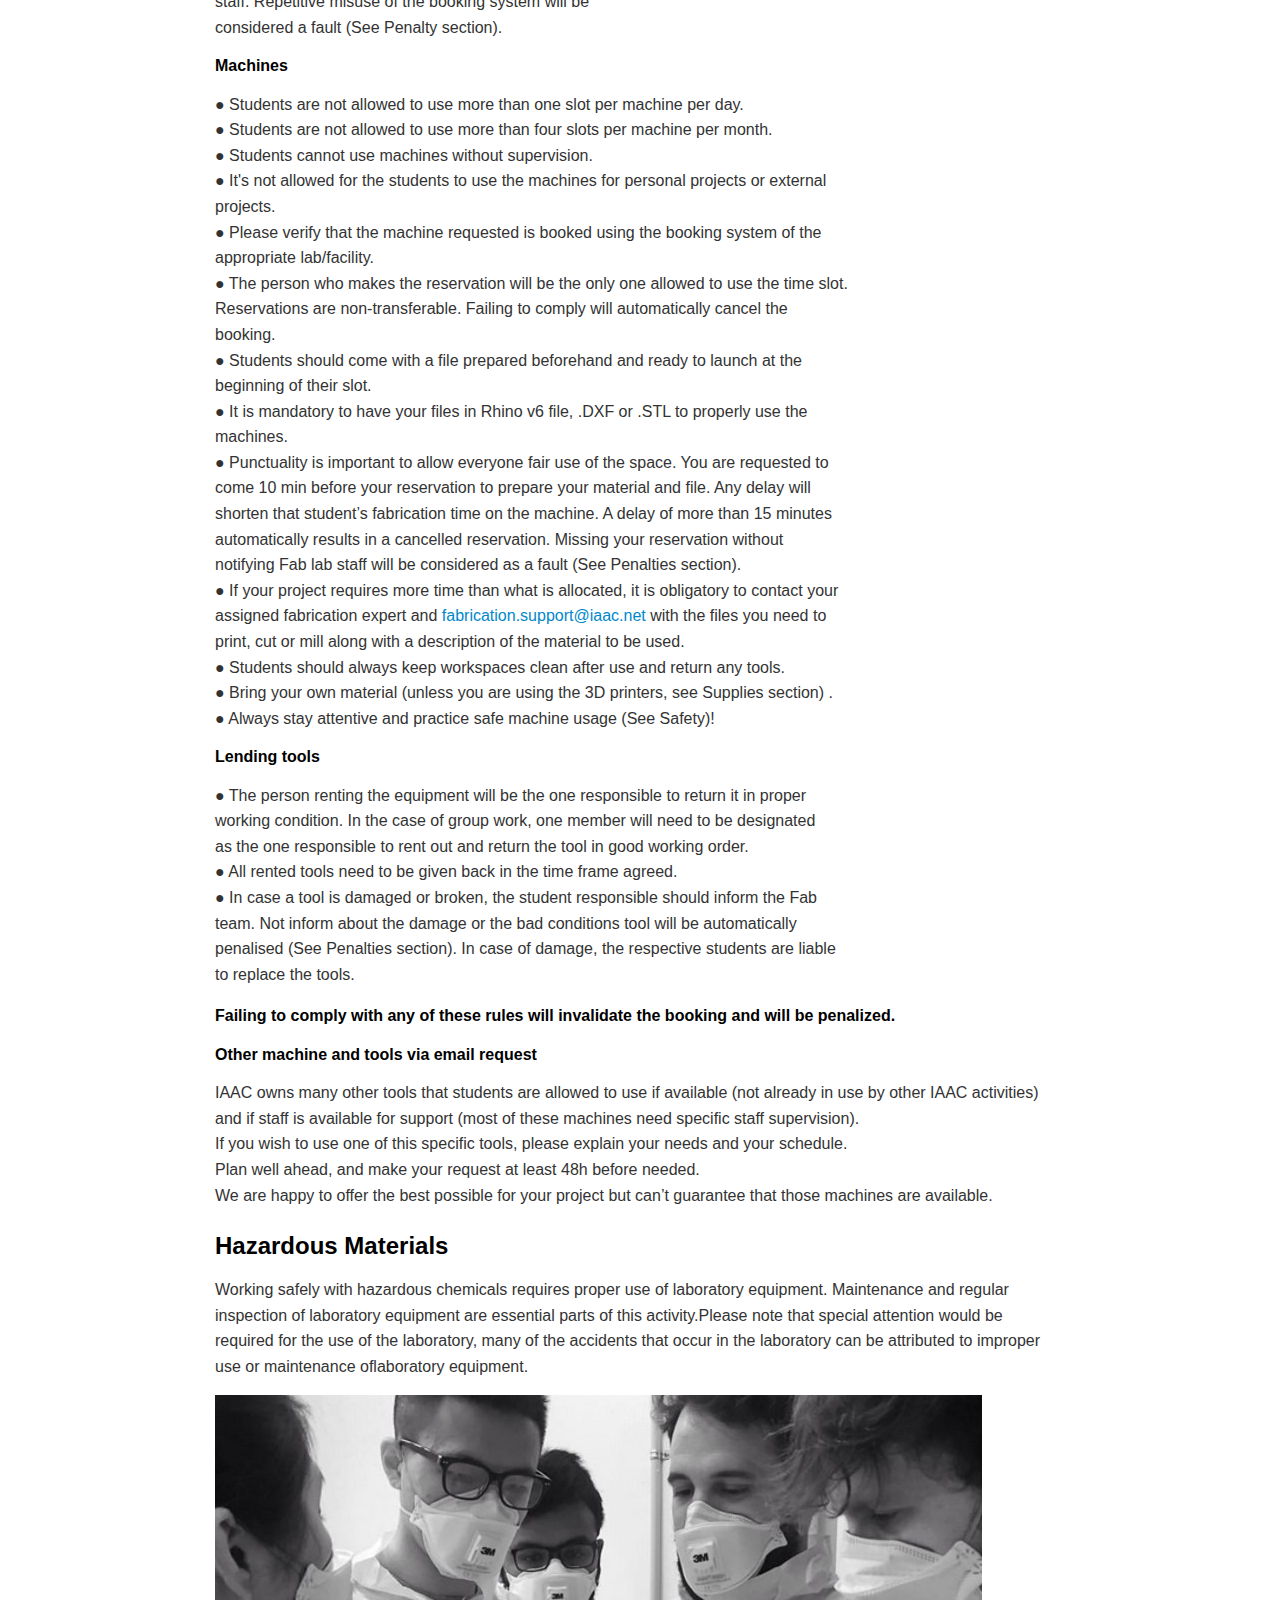
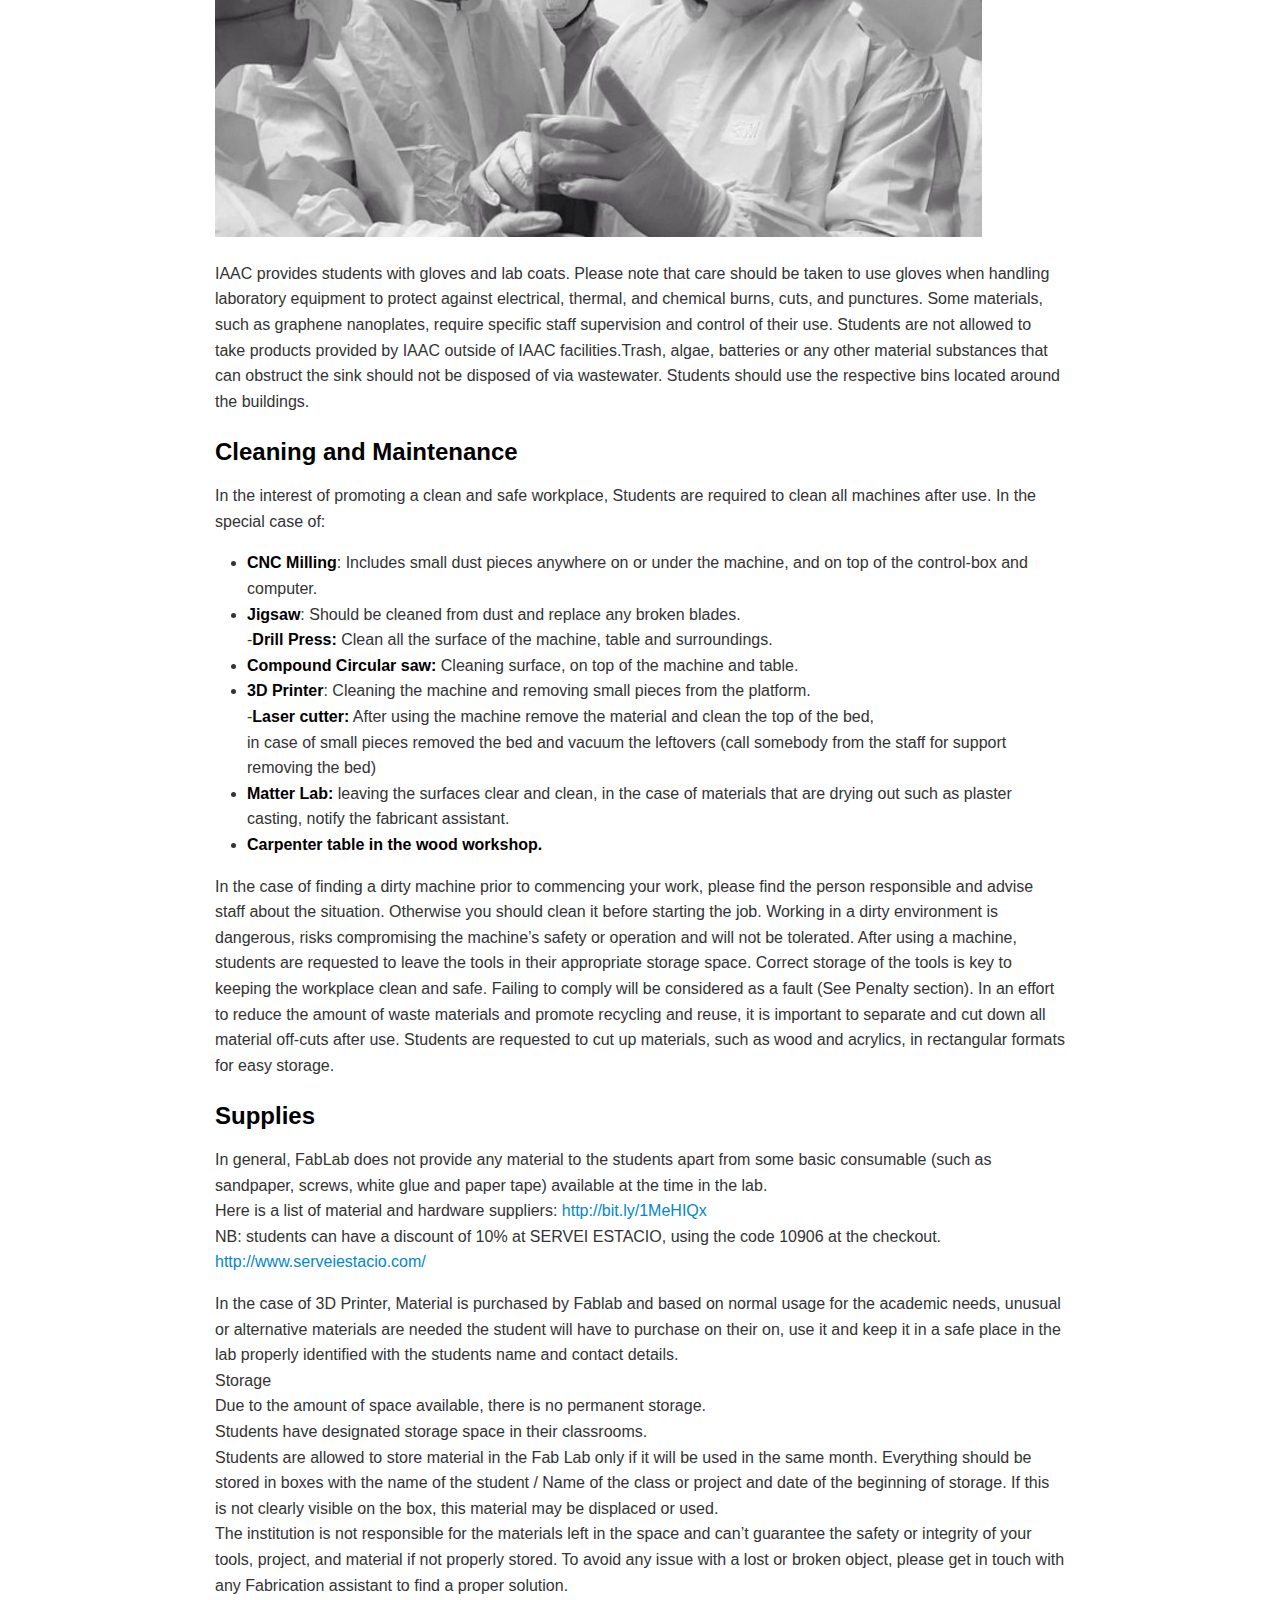
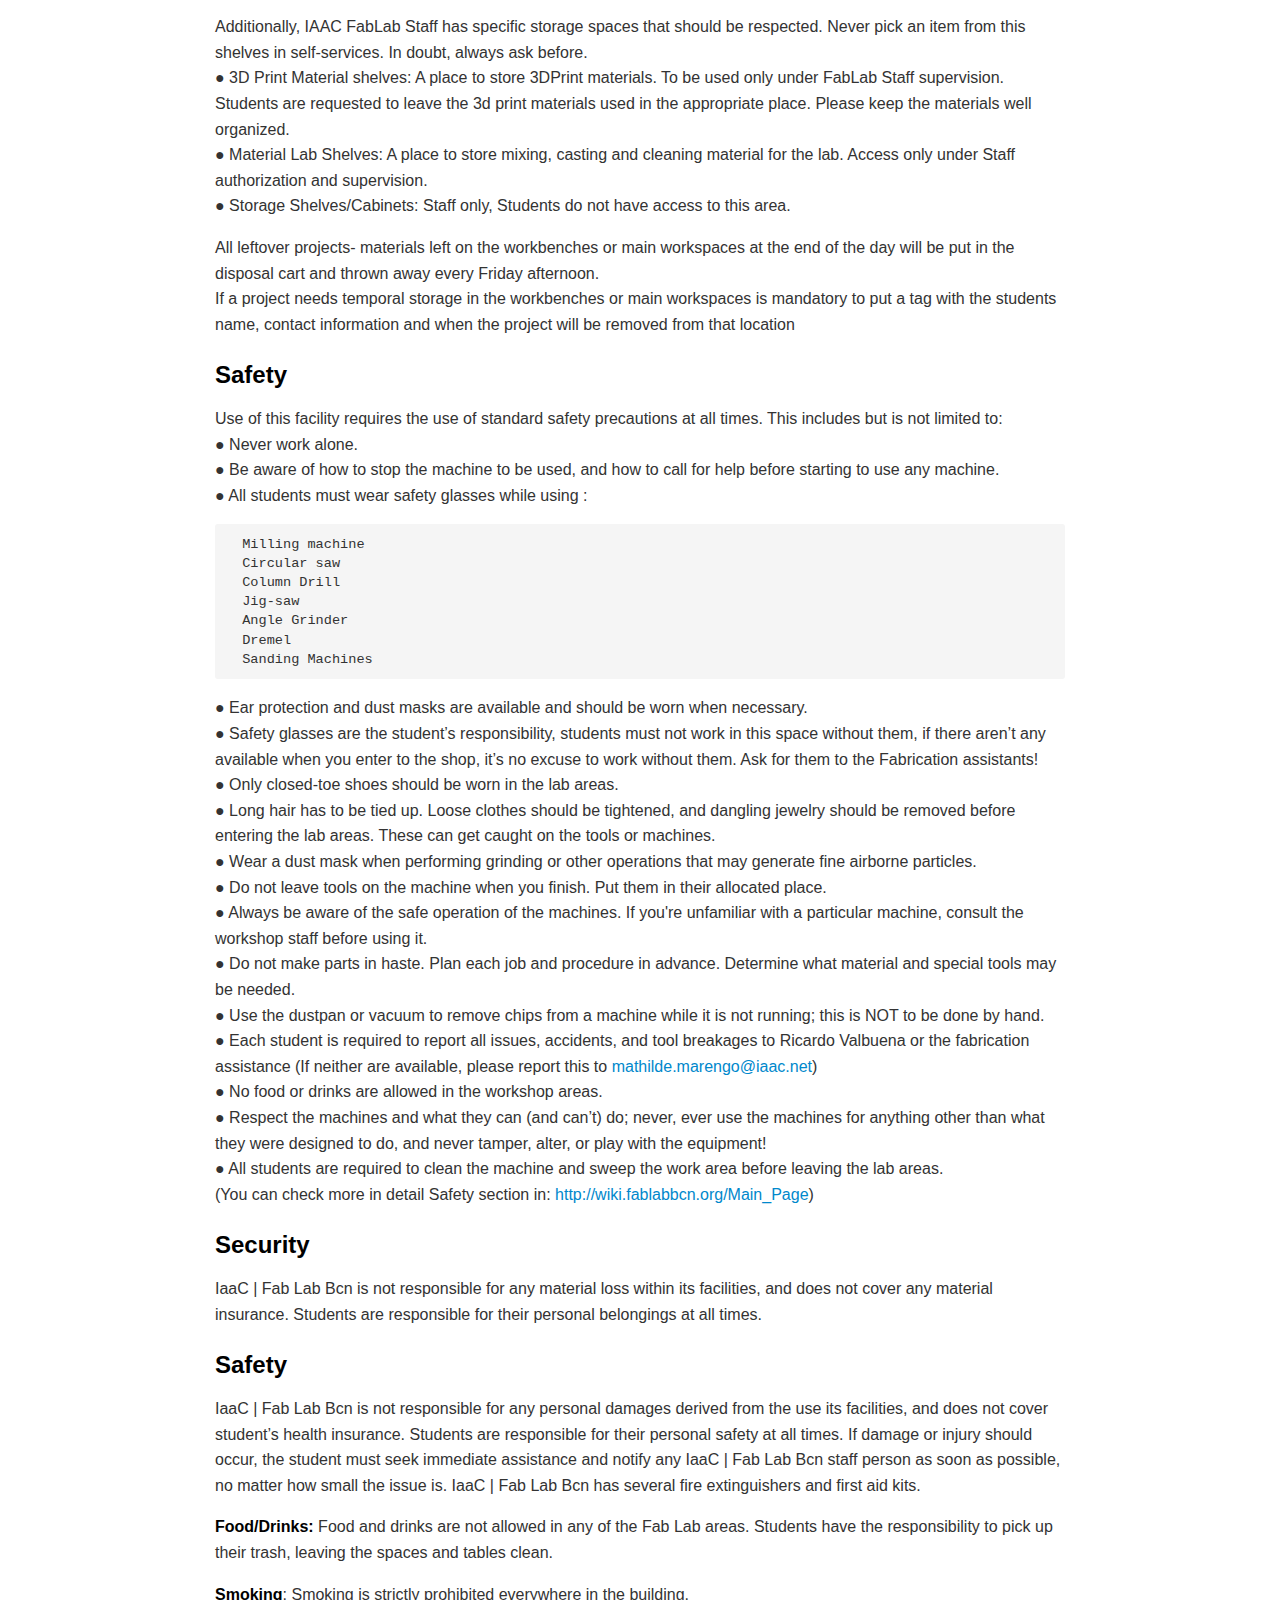
==== commit f1b11d76: "img" ====
--- a/index.html
+++ b/index.html
@@ -281,6 +281,8 @@
 </pre>
 <p>You will have most of your activity happening in Pujades 102 building or P102.</p>
 <h4 class="mume-header" id="access-to-p102-fab-lab-barcelona">Access to P102 / Fab Lab Barcelona</h4>
+
+<p><img src="assets\poster_white_A02.png" alt="poster_white_A02.png"></p>
 
 <p><strong>Opening Hours:</strong></p>
 <p>Students have <strong>access</strong> to IAAC Facilities from 9:00hs to 20:00hs.<br>
